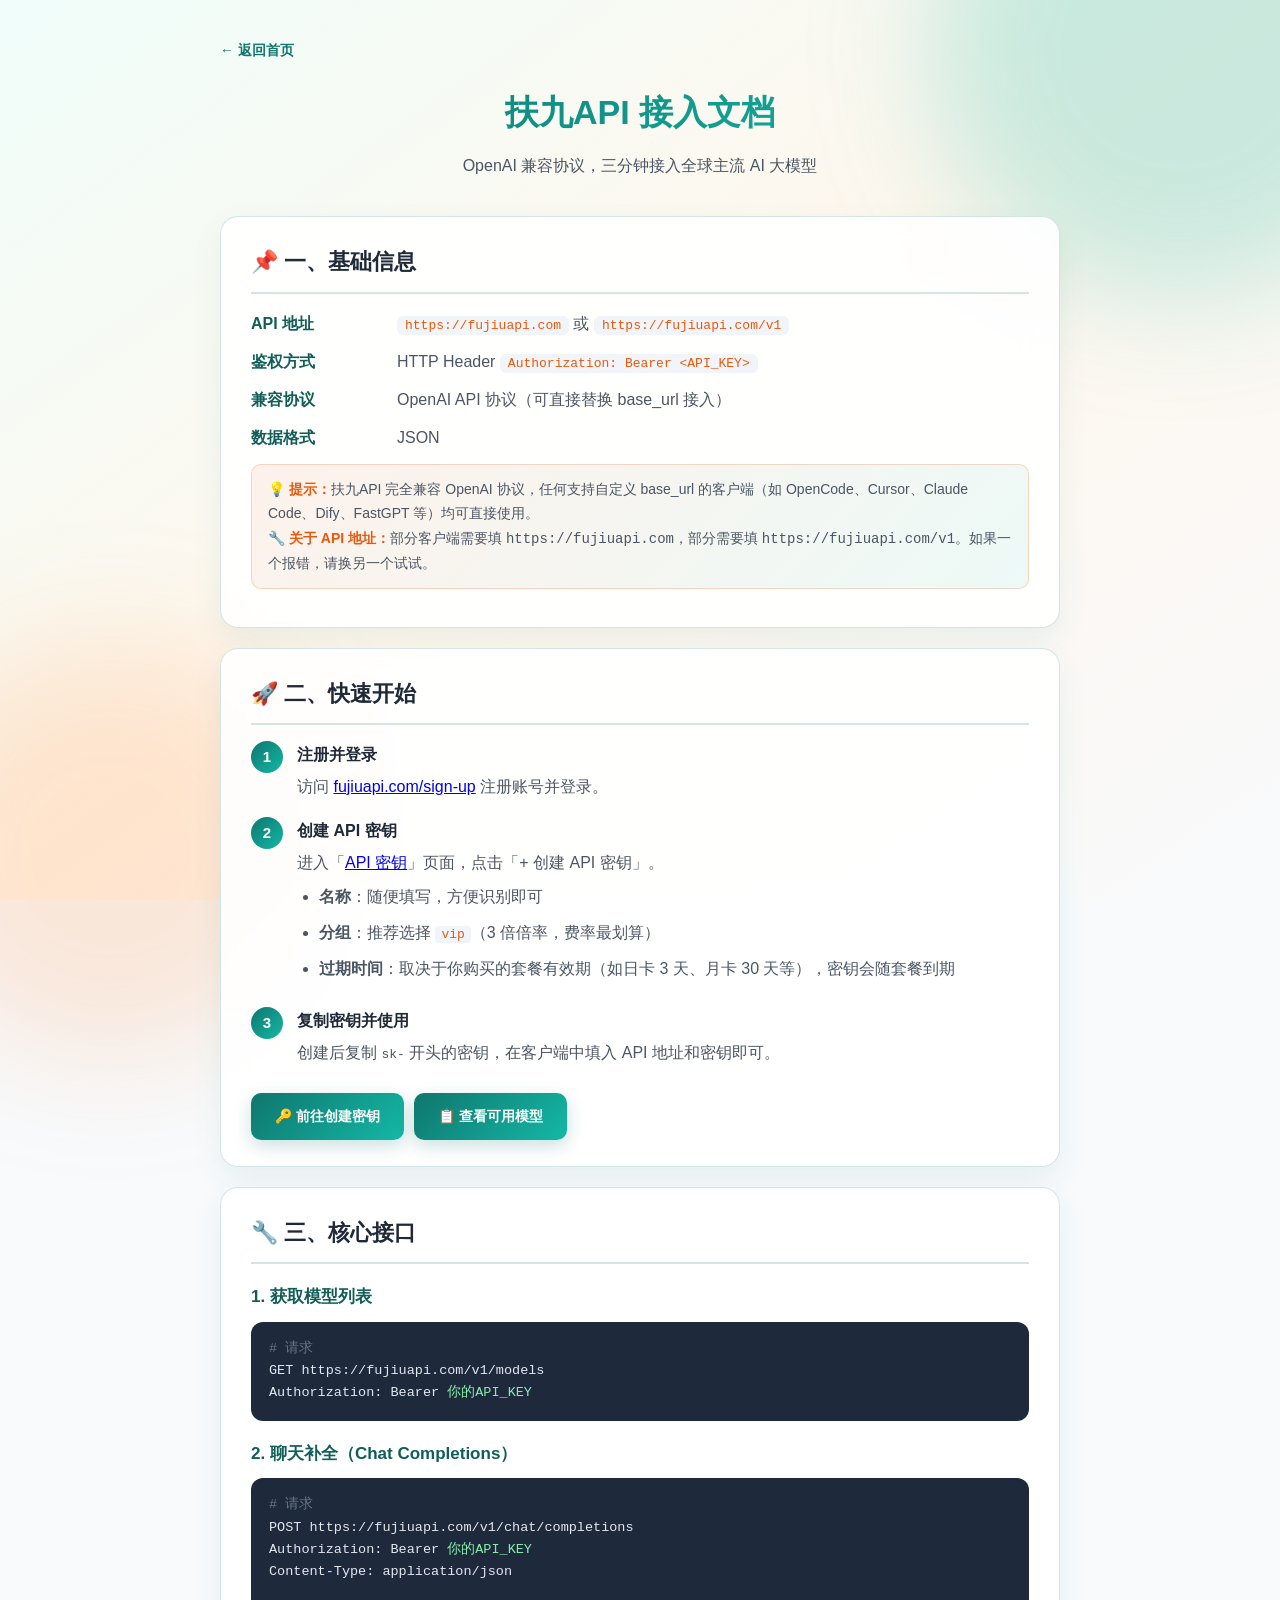
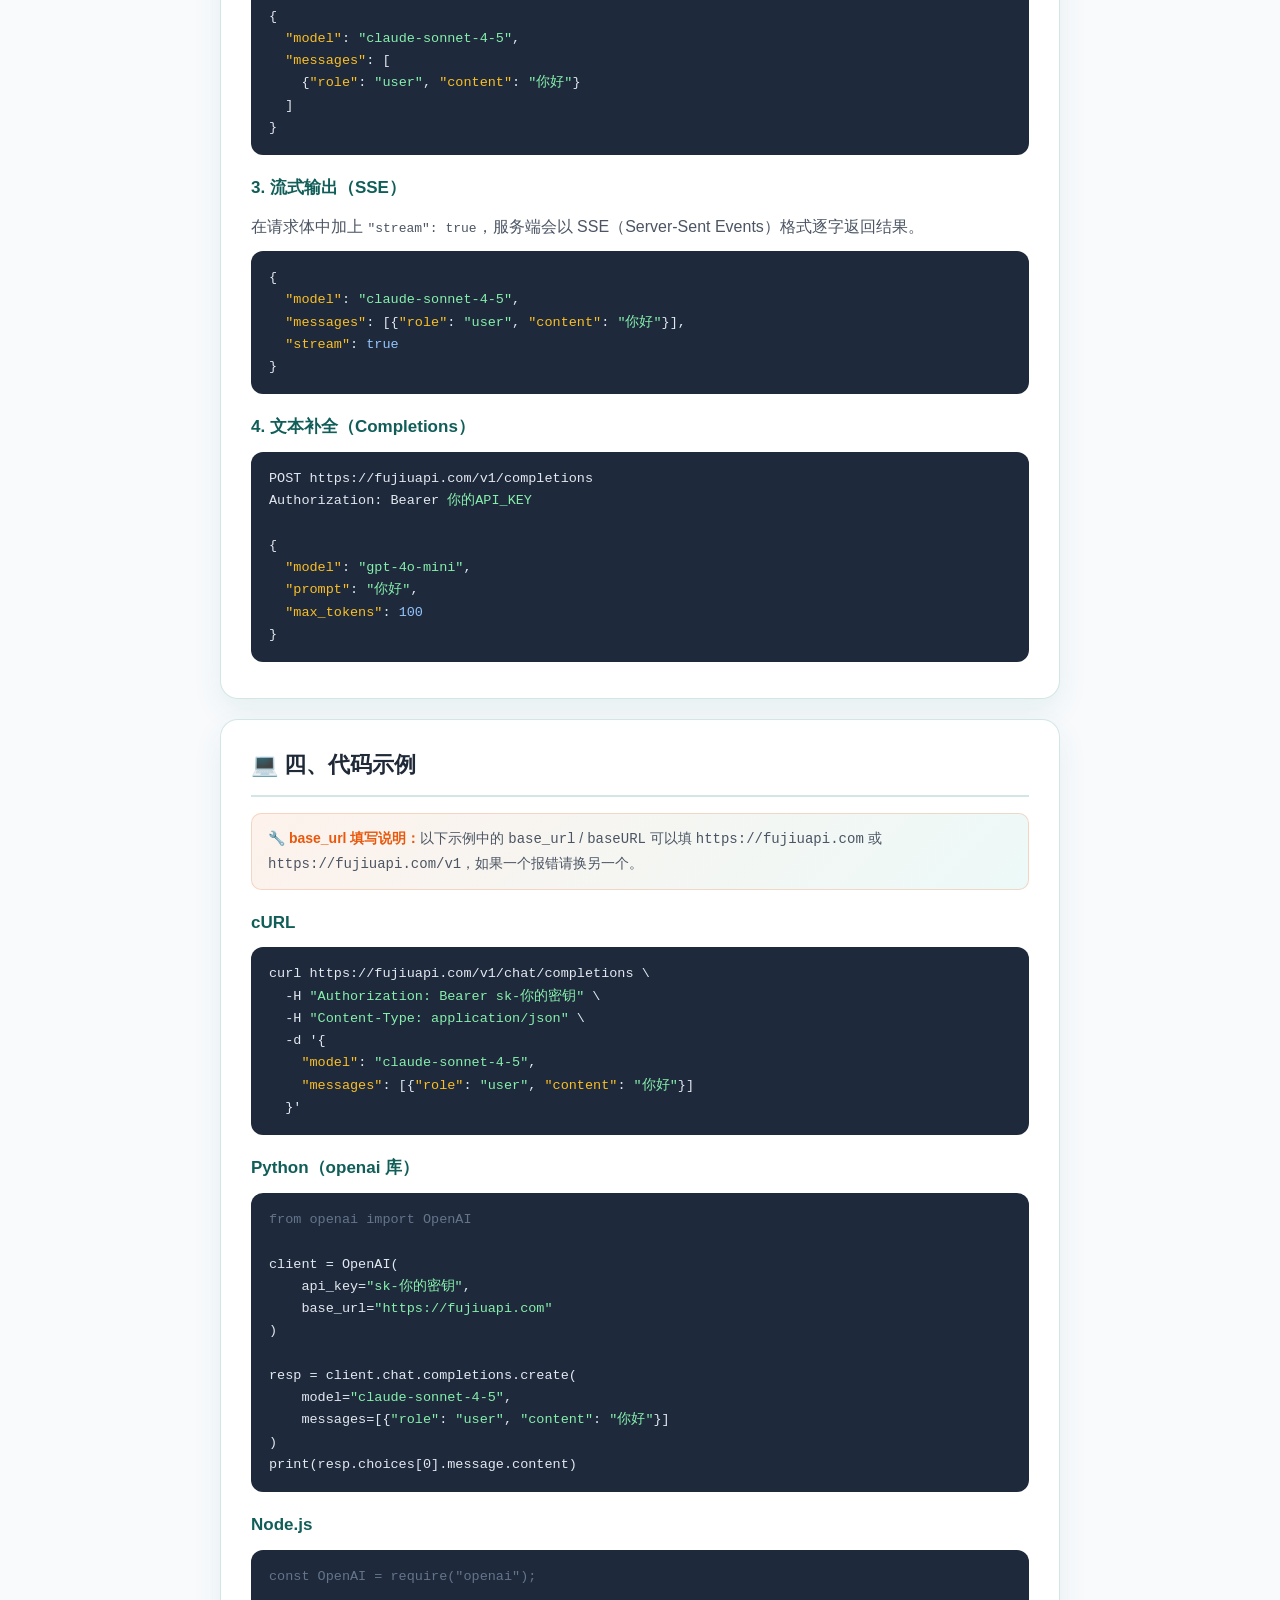
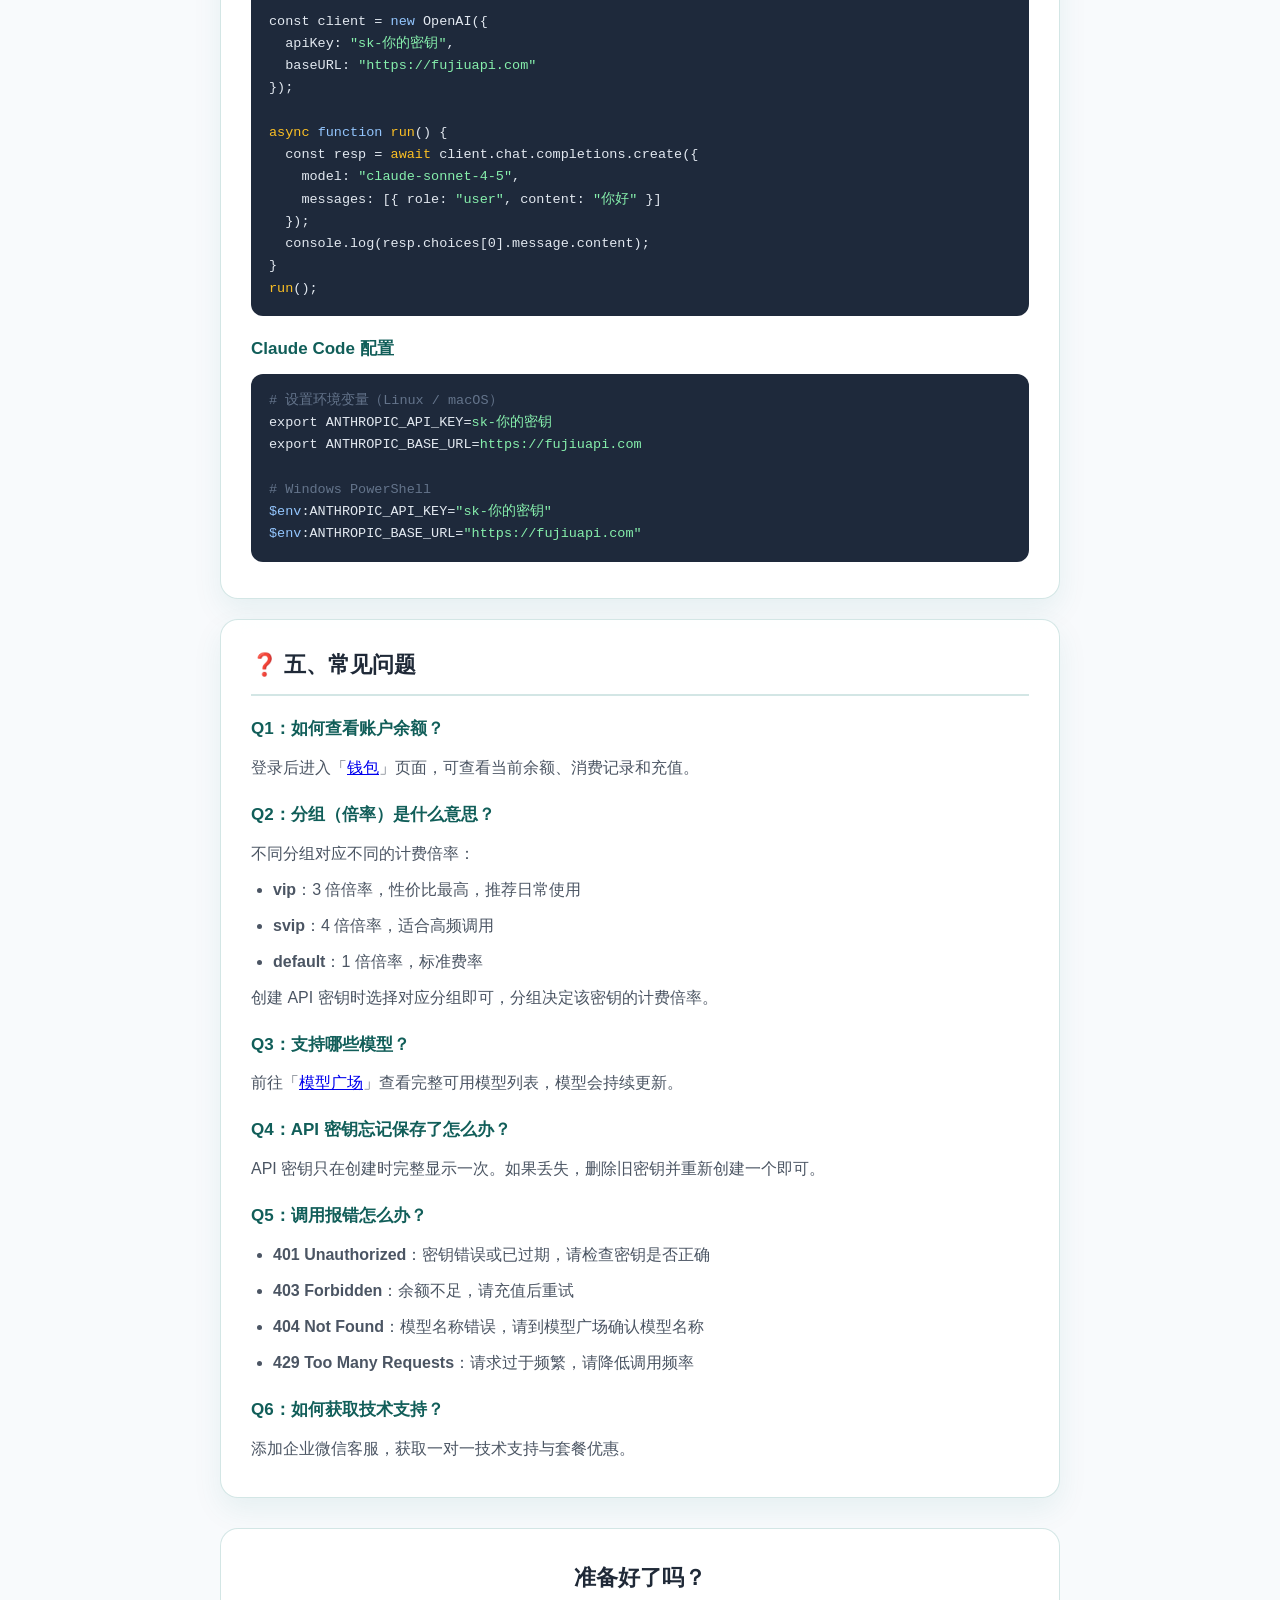
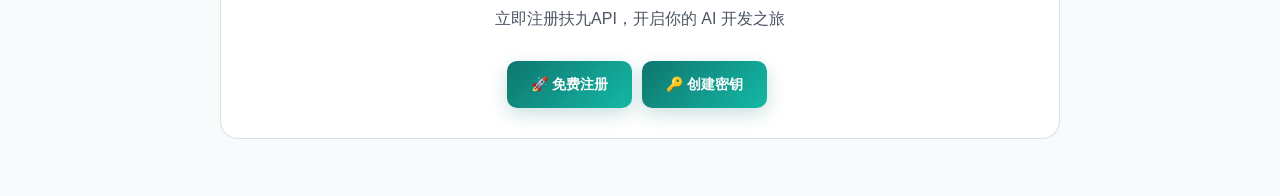
==== api-docs.html @ 8bb5b907 "修正过期时间说明为随套餐有效期" ====
<!DOCTYPE html>
<html lang="zh-CN">
<head>
    <meta charset="UTF-8">
    <meta name="viewport" content="width=device-width, initial-scale=1.0">
    <title>扶九API - API 接入文档</title>
    <style>
        * {
            margin: 0;
            padding: 0;
            box-sizing: border-box;
        }

        :root {
            --primary: #0f766e;
            --primary-dark: #115e59;
            --accent: #ea580c;
            --text: #1f2937;
            --text-2: #4b5563;
            --bg: #f8fafc;
            --card: rgba(255, 255, 255, 0.9);
            --line: rgba(15, 118, 110, 0.18);
            --grad: linear-gradient(135deg, #0f766e 0%, #14b8a6 100%);
        }

        body {
            font-family: -apple-system, BlinkMacSystemFont, "Segoe UI", "PingFang SC", "Microsoft YaHei", sans-serif;
            color: var(--text);
            background: var(--bg);
            line-height: 1.75;
            min-height: 100vh;
        }

        body::before {
            content: "";
            position: fixed;
            inset: 0;
            background-image:
                linear-gradient(145deg, #f0fdfa 0%, #fff7ed 50%, #f8fafc 100%),
                linear-gradient(rgba(20, 184, 166, 0.08) 1px, transparent 1px),
                linear-gradient(90deg, rgba(20, 184, 166, 0.08) 1px, transparent 1px);
            background-size: 100% 100%, 36px 36px, 36px 36px;
            z-index: -2;
        }

        .glow { position: fixed; border-radius: 50%; filter: blur(60px); z-index: -1; }
        .glow.t { width: 500px; height: 500px; top: -200px; right: -150px; background: rgba(20,184,166,0.22); }
        .glow.b { width: 420px; height: 420px; bottom: -160px; left: -100px; background: rgba(251,146,60,0.18); }

        .wrap { max-width: 880px; margin: 0 auto; padding: 36px 20px 60px; }

        .back { display:inline-flex; align-items:center; gap:6px; color:var(--primary); text-decoration:none; font-size:14px; font-weight:600; margin-bottom:20px; }
        .back:hover { color: var(--accent); }

        .hero { text-align:center; margin-bottom:36px; }
        .hero h1 { font-size:34px; font-weight:800; background:var(--grad); -webkit-background-clip:text; -webkit-text-fill-color:transparent; background-clip:text; margin-bottom:10px; }
        .hero p { color:var(--text-2); font-size:16px; }

        .card {
            background: var(--card);
            border: 1px solid var(--line);
            backdrop-filter: blur(16px);
            -webkit-backdrop-filter: blur(16px);
            border-radius: 18px;
            padding: 26px 30px;
            margin-bottom: 20px;
            box-shadow: 0 12px 30px rgba(15,118,110,0.08);
        }

        .card h2 {
            font-size: 22px;
            font-weight: 700;
            margin-bottom: 16px;
            padding-bottom: 10px;
            border-bottom: 2px solid var(--line);
            display: flex;
            align-items: center;
            gap: 10px;
        }

        .card h3 { font-size: 17px; font-weight: 700; margin: 18px 0 10px; color: var(--primary-dark); }

        .card p, .card li { color: var(--text-2); margin-bottom: 8px; }
        .card ul, .card ol { margin-left: 22px; }

        .info-grid {
            display: grid;
            grid-template-columns: 130px 1fr;
            gap: 10px 16px;
            margin: 12px 0;
        }
        .info-grid .k { font-weight: 700; color: var(--primary-dark); }
        .info-grid .v { color: var(--text-2); word-break: break-all; }
        .info-grid .v code {
            background: #f1f5f9;
            padding: 2px 8px;
            border-radius: 6px;
            font-family: "SF Mono", Monaco, Consolas, monospace;
            font-size: 13px;
            color: var(--accent);
        }

        .step {
            display: flex;
            gap: 14px;
            margin-bottom: 16px;
            align-items: flex-start;
        }
        .step-num {
            flex-shrink: 0;
            width: 32px; height: 32px;
            border-radius: 50%;
            background: var(--grad);
            color: white;
            display: flex; align-items: center; justify-content: center;
            font-weight: 700; font-size: 15px;
        }
        .step-body h4 { font-size: 16px; font-weight: 700; margin-bottom: 4px; }
        .step-body p { margin: 0; color: var(--text-2); }

        pre {
            background: #1e293b;
            color: #e2e8f0;
            border-radius: 12px;
            padding: 16px 18px;
            margin: 10px 0;
            overflow-x: auto;
            font-family: "SF Mono", Monaco, Consolas, monospace;
            font-size: 13.5px;
            line-height: 1.65;
        }
        pre .c { color: #64748b; }
        pre .s { color: #86efac; }
        pre .k { color: #fbbf24; }
        pre .n { color: #93c5fd; }

        .tip {
            background: linear-gradient(135deg, rgba(234,88,12,0.08), rgba(20,184,166,0.08));
            border: 1px solid rgba(234,88,12,0.2);
            border-radius: 10px;
            padding: 12px 16px;
            margin: 12px 0;
            font-size: 14px;
            color: var(--text-2);
        }
        .tip b { color: var(--accent); }

        .btn {
            display: inline-flex;
            align-items: center;
            gap: 8px;
            background: var(--grad);
            color: white;
            padding: 11px 24px;
            border-radius: 10px;
            text-decoration: none;
            font-weight: 600;
            font-size: 14px;
            margin: 10px 6px 0 0;
            box-shadow: 0 6px 18px rgba(15,118,110,0.22);
            transition: transform .2s, box-shadow .2s;
        }
        .btn:hover { transform: translateY(-1px); box-shadow: 0 10px 26px rgba(15,118,110,0.32); }

        .cta {
            text-align: center;
            margin-top: 30px;
            padding: 30px;
            background: var(--card);
            border: 1px solid var(--line);
            border-radius: 18px;
            backdrop-filter: blur(16px);
        }
        .cta h2 { font-size: 22px; margin-bottom: 8px; }
        .cta p { color: var(--text-2); margin-bottom: 18px; }
    </style>
</head>
<body>
<div class="glow t"></div>
<div class="glow b"></div>

<div class="wrap">
    <a href="https://fujiuapi.com" class="back">← 返回首页</a>

    <div class="hero">
        <h1>扶九API 接入文档</h1>
        <p>OpenAI 兼容协议，三分钟接入全球主流 AI 大模型</p>
    </div>

    <!-- 一、基础信息 -->
    <div class="card">
        <h2>📌 一、基础信息</h2>
        <div class="info-grid">
            <div class="k">API 地址</div>
            <div class="v"><code>https://fujiuapi.com</code> 或 <code>https://fujiuapi.com/v1</code></div>
            <div class="k">鉴权方式</div>
            <div class="v">HTTP Header <code>Authorization: Bearer &lt;API_KEY&gt;</code></div>
            <div class="k">兼容协议</div>
            <div class="v">OpenAI API 协议（可直接替换 base_url 接入）</div>
            <div class="k">数据格式</div>
            <div class="v">JSON</div>
        </div>
        <div class="tip">
            💡 <b>提示：</b>扶九API 完全兼容 OpenAI 协议，任何支持自定义 base_url 的客户端（如 OpenCode、Cursor、Claude Code、Dify、FastGPT 等）均可直接使用。<br>
            🔧 <b>关于 API 地址：</b>部分客户端需要填 <code>https://fujiuapi.com</code>，部分需要填 <code>https://fujiuapi.com/v1</code>。如果一个报错，请换另一个试试。
        </div>
    </div>

    <!-- 二、快速开始 -->
    <div class="card">
        <h2>🚀 二、快速开始</h2>

        <div class="step">
            <div class="step-num">1</div>
            <div class="step-body">
                <h4>注册并登录</h4>
                <p>访问 <a href="https://fujiuapi.com/sign-up" target="_blank">fujiuapi.com/sign-up</a> 注册账号并登录。</p>
            </div>
        </div>

        <div class="step">
            <div class="step-num">2</div>
            <div class="step-body">
                <h4>创建 API 密钥</h4>
                <p>进入「<a href="https://fujiuapi.com/keys" target="_blank">API 密钥</a>」页面，点击「+ 创建 API 密钥」。</p>
                <ul style="margin-top:6px;">
                    <li><b>名称</b>：随便填写，方便识别即可</li>
                    <li><b>分组</b>：推荐选择 <code style="color:var(--accent);background:#f1f5f9;padding:1px 6px;border-radius:4px;">vip</code>（3 倍倍率，费率最划算）</li>
                    <li><b>过期时间</b>：取决于你购买的套餐有效期（如日卡 3 天、月卡 30 天等），密钥会随套餐到期</li>
                </ul>
            </div>
        </div>

        <div class="step">
            <div class="step-num">3</div>
            <div class="step-body">
                <h4>复制密钥并使用</h4>
                <p>创建后复制 <code>sk-</code> 开头的密钥，在客户端中填入 API 地址和密钥即可。</p>
            </div>
        </div>

        <a href="https://fujiuapi.com/keys" target="_blank" class="btn">🔑 前往创建密钥</a>
        <a href="https://fujiuapi.com/pricing" target="_blank" class="btn">📋 查看可用模型</a>
    </div>

    <!-- 三、核心接口 -->
    <div class="card">
        <h2>🔧 三、核心接口</h2>

        <h3>1. 获取模型列表</h3>
<pre><span class="c"># 请求</span>
GET https://fujiuapi.com/v1/models
Authorization: Bearer <span class="s">你的API_KEY</span></pre>

        <h3>2. 聊天补全（Chat Completions）</h3>
<pre><span class="c"># 请求</span>
POST https://fujiuapi.com/v1/chat/completions
Authorization: Bearer <span class="s">你的API_KEY</span>
Content-Type: application/json

{
  <span class="k">"model"</span>: <span class="s">"claude-sonnet-4-5"</span>,
  <span class="k">"messages"</span>: [
    {<span class="k">"role"</span>: <span class="s">"user"</span>, <span class="k">"content"</span>: <span class="s">"你好"</span>}
  ]
}</pre>

        <h3>3. 流式输出（SSE）</h3>
        <p>在请求体中加上 <code>"stream": true</code>，服务端会以 SSE（Server-Sent Events）格式逐字返回结果。</p>
<pre>{
  <span class="k">"model"</span>: <span class="s">"claude-sonnet-4-5"</span>,
  <span class="k">"messages"</span>: [{<span class="k">"role"</span>: <span class="s">"user"</span>, <span class="k">"content"</span>: <span class="s">"你好"</span>}],
  <span class="k">"stream"</span>: <span class="n">true</span>
}</pre>

        <h3>4. 文本补全（Completions）</h3>
<pre>POST https://fujiuapi.com/v1/completions
Authorization: Bearer <span class="s">你的API_KEY</span>

{
  <span class="k">"model"</span>: <span class="s">"gpt-4o-mini"</span>,
  <span class="k">"prompt"</span>: <span class="s">"你好"</span>,
  <span class="k">"max_tokens"</span>: <span class="n">100</span>
}</pre>
    </div>

    <!-- 四、代码示例 -->
    <div class="card">
        <h2>💻 四、代码示例</h2>
        <div class="tip">
            🔧 <b>base_url 填写说明：</b>以下示例中的 <code>base_url</code> / <code>baseURL</code> 可以填 <code>https://fujiuapi.com</code> 或 <code>https://fujiuapi.com/v1</code>，如果一个报错请换另一个。
        </div>

        <h3>cURL</h3>
<pre>curl https://fujiuapi.com/v1/chat/completions \
  -H <span class="s">"Authorization: Bearer sk-你的密钥"</span> \
  -H <span class="s">"Content-Type: application/json"</span> \
  -d '{
    <span class="k">"model"</span>: <span class="s">"claude-sonnet-4-5"</span>,
    <span class="k">"messages"</span>: [{<span class="k">"role"</span>: <span class="s">"user"</span>, <span class="k">"content"</span>: <span class="s">"你好"</span>}]
  }'</pre>

        <h3>Python（openai 库）</h3>
<pre><span class="c">from openai import OpenAI</span>

client = OpenAI(
    api_key=<span class="s">"sk-你的密钥"</span>,
    base_url=<span class="s">"https://fujiuapi.com"</span>
)

resp = client.chat.completions.create(
    model=<span class="s">"claude-sonnet-4-5"</span>,
    messages=[{<span class="s">"role"</span>: <span class="s">"user"</span>, <span class="s">"content"</span>: <span class="s">"你好"</span>}]
)
print(resp.choices[0].message.content)</pre>

        <h3>Node.js</h3>
<pre><span class="c">const OpenAI = require("openai");</span>

const client = <span class="n">new</span> OpenAI({
  apiKey: <span class="s">"sk-你的密钥"</span>,
  baseURL: <span class="s">"https://fujiuapi.com"</span>
});

<span class="k">async</span> <span class="n">function</span> <span class="k">run</span>() {
  const resp = <span class="k">await</span> client.chat.completions.create({
    model: <span class="s">"claude-sonnet-4-5"</span>,
    messages: [{ role: <span class="s">"user"</span>, content: <span class="s">"你好"</span> }]
  });
  console.log(resp.choices[0].message.content);
}
<span class="k">run</span>();</pre>

        <h3>Claude Code 配置</h3>
<pre><span class="c"># 设置环境变量（Linux / macOS）</span>
export ANTHROPIC_API_KEY=<span class="s">sk-你的密钥</span>
export ANTHROPIC_BASE_URL=<span class="s">https://fujiuapi.com</span>

<span class="c"># Windows PowerShell</span>
<span class="n">$env</span>:ANTHROPIC_API_KEY=<span class="s">"sk-你的密钥"</span>
<span class="n">$env</span>:ANTHROPIC_BASE_URL=<span class="s">"https://fujiuapi.com"</span></pre>
    </div>

    <!-- 五、常见问题 -->
    <div class="card">
        <h2>❓ 五、常见问题</h2>

        <h3>Q1：如何查看账户余额？</h3>
        <p>登录后进入「<a href="https://fujiuapi.com/wallet" target="_blank">钱包</a>」页面，可查看当前余额、消费记录和充值。</p>

        <h3>Q2：分组（倍率）是什么意思？</h3>
        <p>不同分组对应不同的计费倍率：</p>
        <ul>
            <li><b>vip</b>：3 倍倍率，性价比最高，推荐日常使用</li>
            <li><b>svip</b>：4 倍倍率，适合高频调用</li>
            <li><b>default</b>：1 倍倍率，标准费率</li>
        </ul>
        <p>创建 API 密钥时选择对应分组即可，分组决定该密钥的计费倍率。</p>

        <h3>Q3：支持哪些模型？</h3>
        <p>前往「<a href="https://fujiuapi.com/pricing" target="_blank">模型广场</a>」查看完整可用模型列表，模型会持续更新。</p>

        <h3>Q4：API 密钥忘记保存了怎么办？</h3>
        <p>API 密钥只在创建时完整显示一次。如果丢失，删除旧密钥并重新创建一个即可。</p>

        <h3>Q5：调用报错怎么办？</h3>
        <ul>
            <li><b>401 Unauthorized</b>：密钥错误或已过期，请检查密钥是否正确</li>
            <li><b>403 Forbidden</b>：余额不足，请充值后重试</li>
            <li><b>404 Not Found</b>：模型名称错误，请到模型广场确认模型名称</li>
            <li><b>429 Too Many Requests</b>：请求过于频繁，请降低调用频率</li>
        </ul>

        <h3>Q6：如何获取技术支持？</h3>
        <p>添加企业微信客服，获取一对一技术支持与套餐优惠。</p>
    </div>

    <div class="cta">
        <h2>准备好了吗？</h2>
        <p>立即注册扶九API，开启你的 AI 开发之旅</p>
        <a href="https://fujiuapi.com/sign-up" target="_blank" class="btn">🚀 免费注册</a>
        <a href="https://fujiuapi.com/keys" target="_blank" class="btn">🔑 创建密钥</a>
    </div>
</div>
</body>
</html>
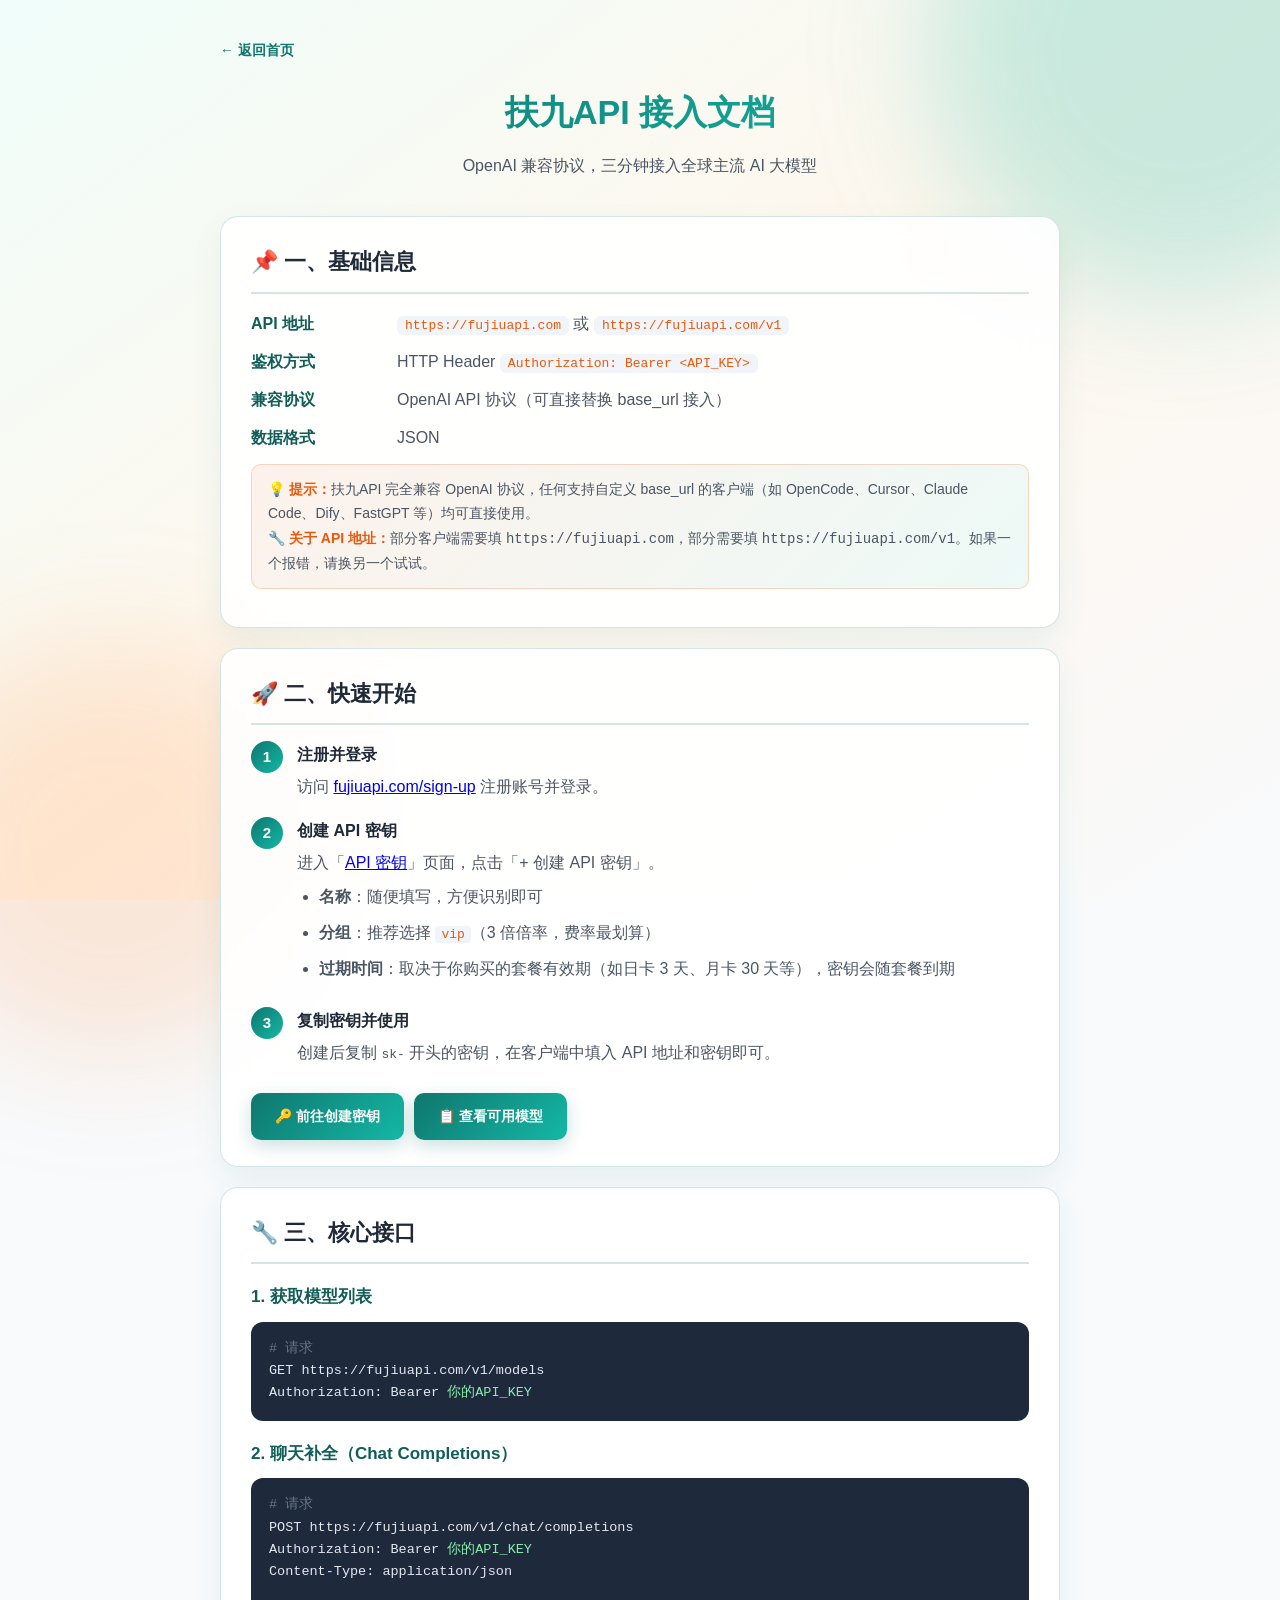
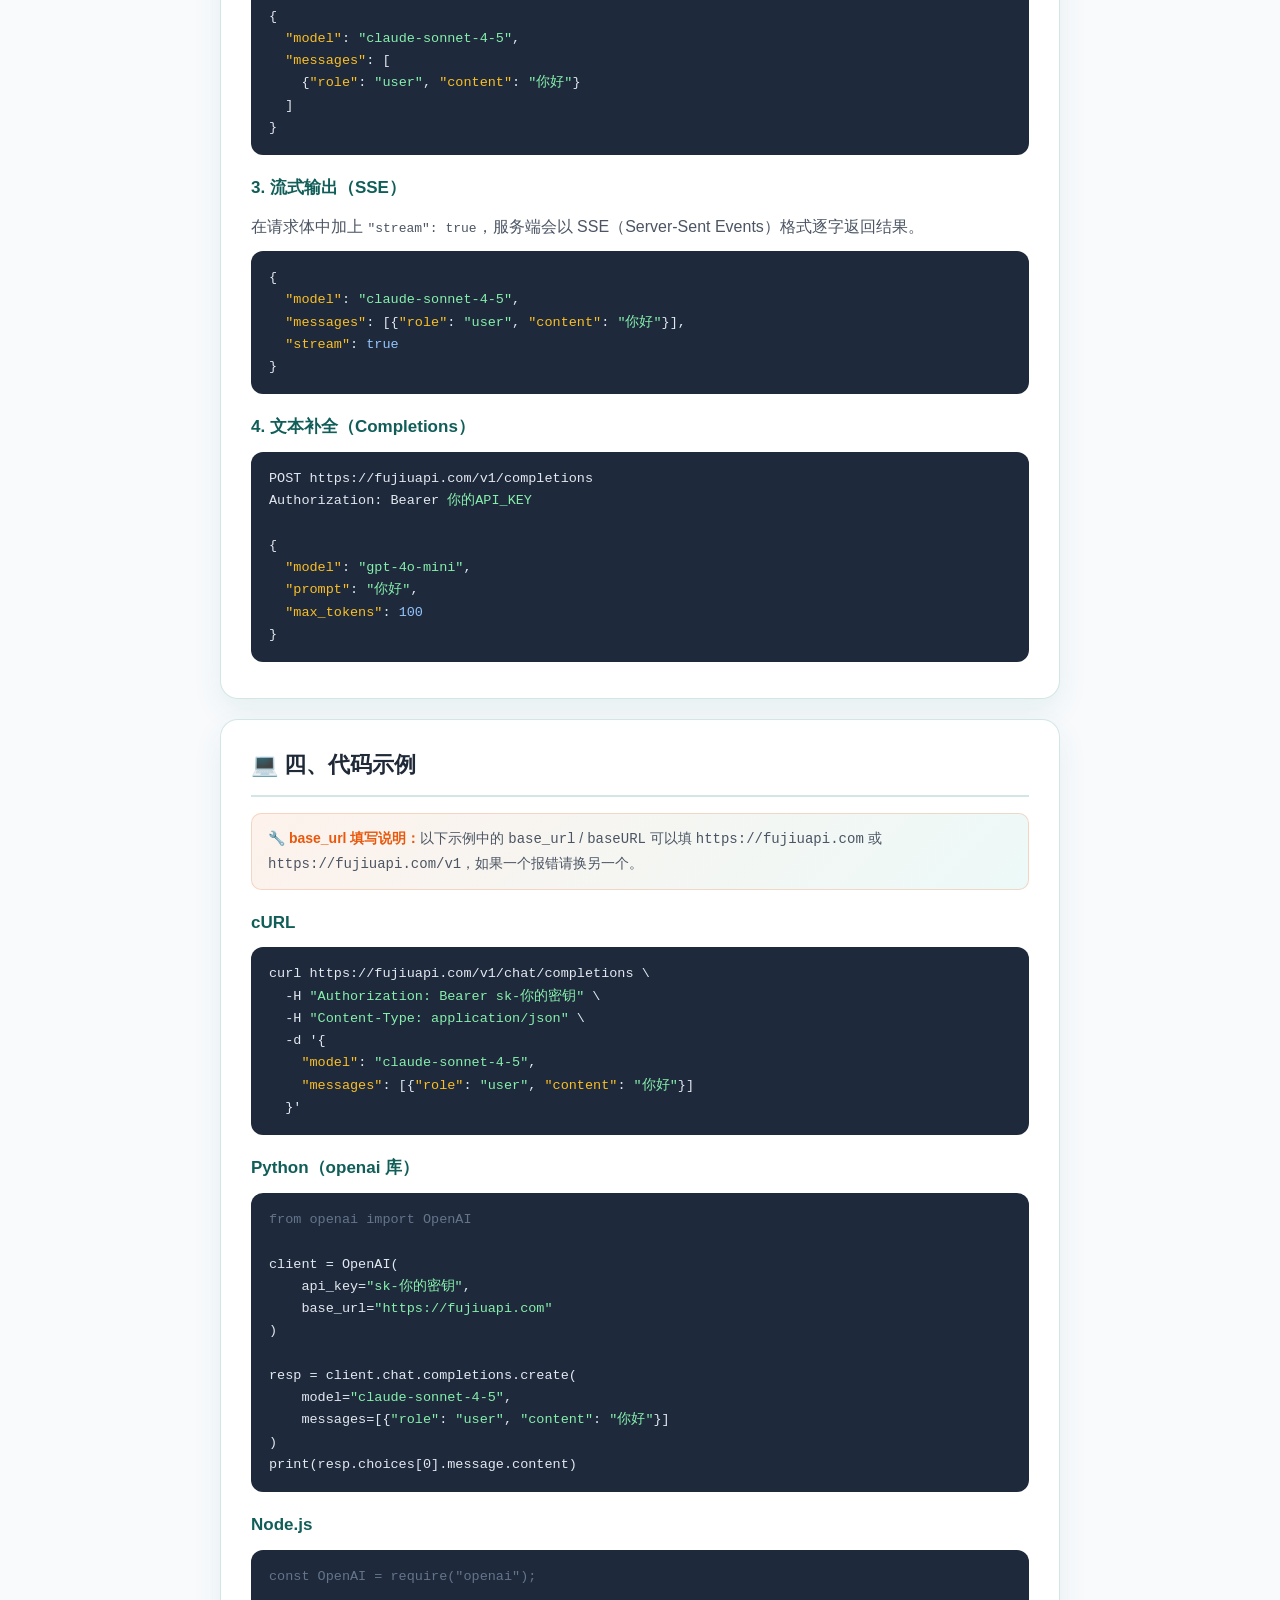
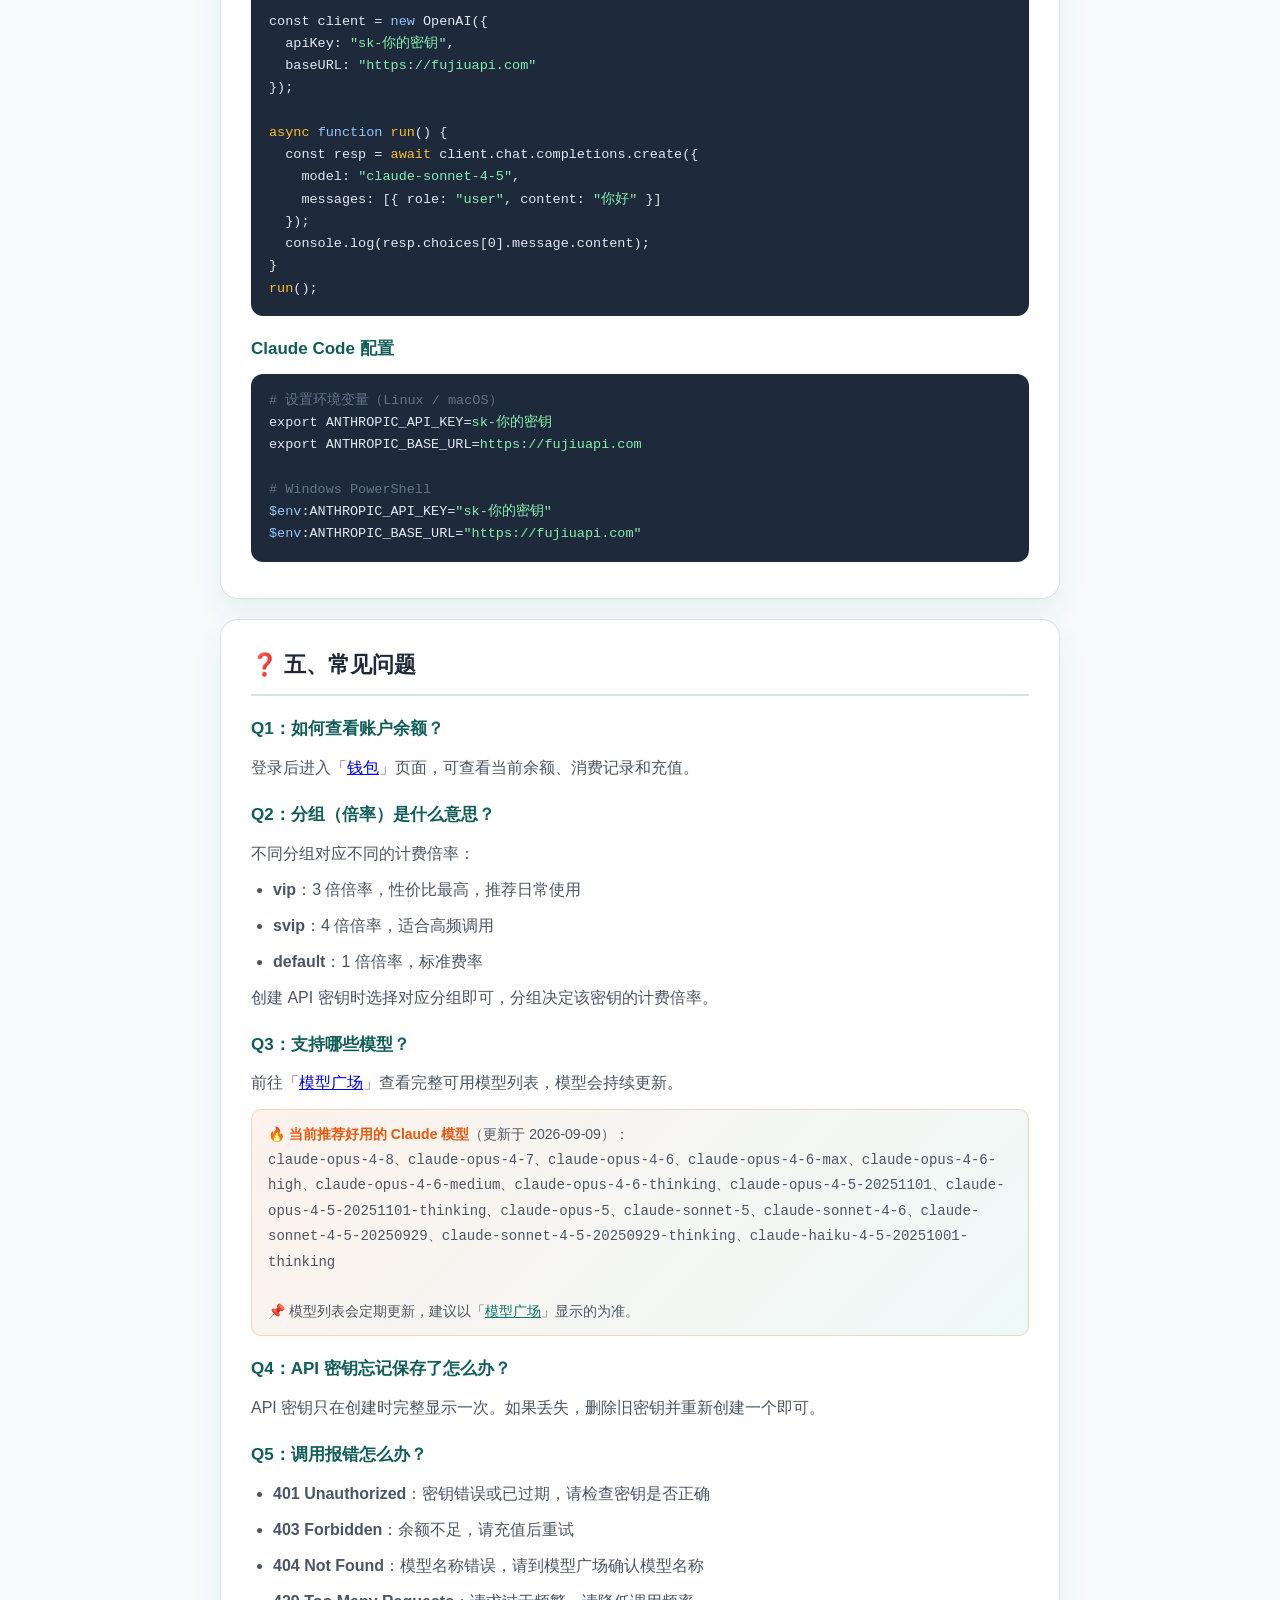
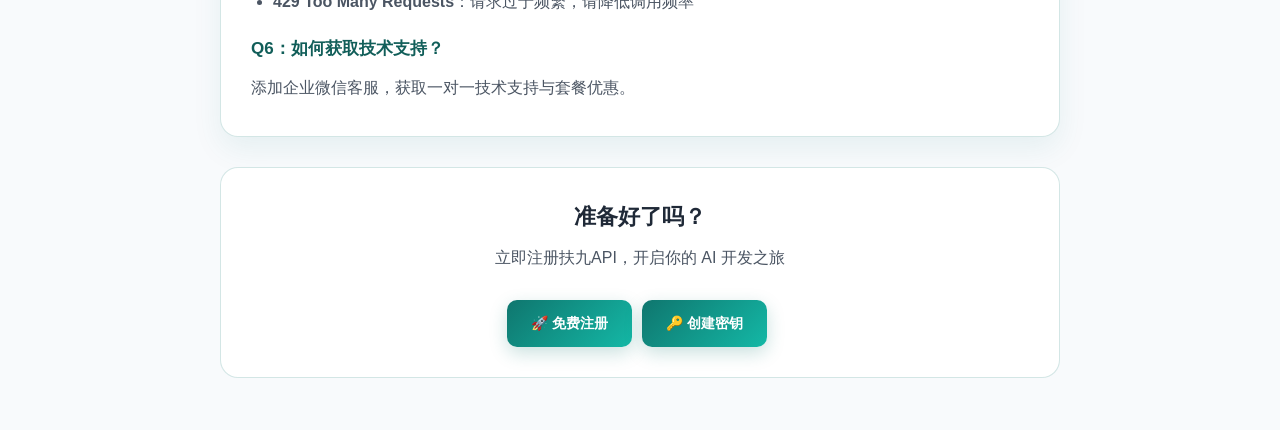
==== commit 012fbca2: "文档添加推荐Claude模型列表及更新日期" ====
--- a/api-docs.html
+++ b/api-docs.html
@@ -359,6 +359,12 @@
 
         <h3>Q3：支持哪些模型？</h3>
         <p>前往「<a href="https://fujiuapi.com/pricing" target="_blank">模型广场</a>」查看完整可用模型列表，模型会持续更新。</p>
+        <div class="tip">
+            🔥 <b>当前推荐好用的 Claude 模型</b>（更新于 2026-09-09）：<br>
+            <code>claude-opus-4-8</code>、<code>claude-opus-4-7</code>、<code>claude-opus-4-6</code>、<code>claude-opus-4-6-max</code>、<code>claude-opus-4-6-high</code>、<code>claude-opus-4-6-medium</code>、<code>claude-opus-4-6-thinking</code>、<code>claude-opus-4-5-20251101</code>、<code>claude-opus-4-5-20251101-thinking</code>、<code>claude-opus-5</code>、<code>claude-sonnet-5</code>、<code>claude-sonnet-4-6</code>、<code>claude-sonnet-4-5-20250929</code>、<code>claude-sonnet-4-5-20250929-thinking</code>、<code>claude-haiku-4-5-20251001-thinking</code>
+            <br><br>
+            📌 模型列表会定期更新，建议以「<a href="https://fujiuapi.com/pricing" target="_blank" style="color:var(--primary);">模型广场</a>」显示的为准。
+        </div>
 
         <h3>Q4：API 密钥忘记保存了怎么办？</h3>
         <p>API 密钥只在创建时完整显示一次。如果丢失，删除旧密钥并重新创建一个即可。</p>
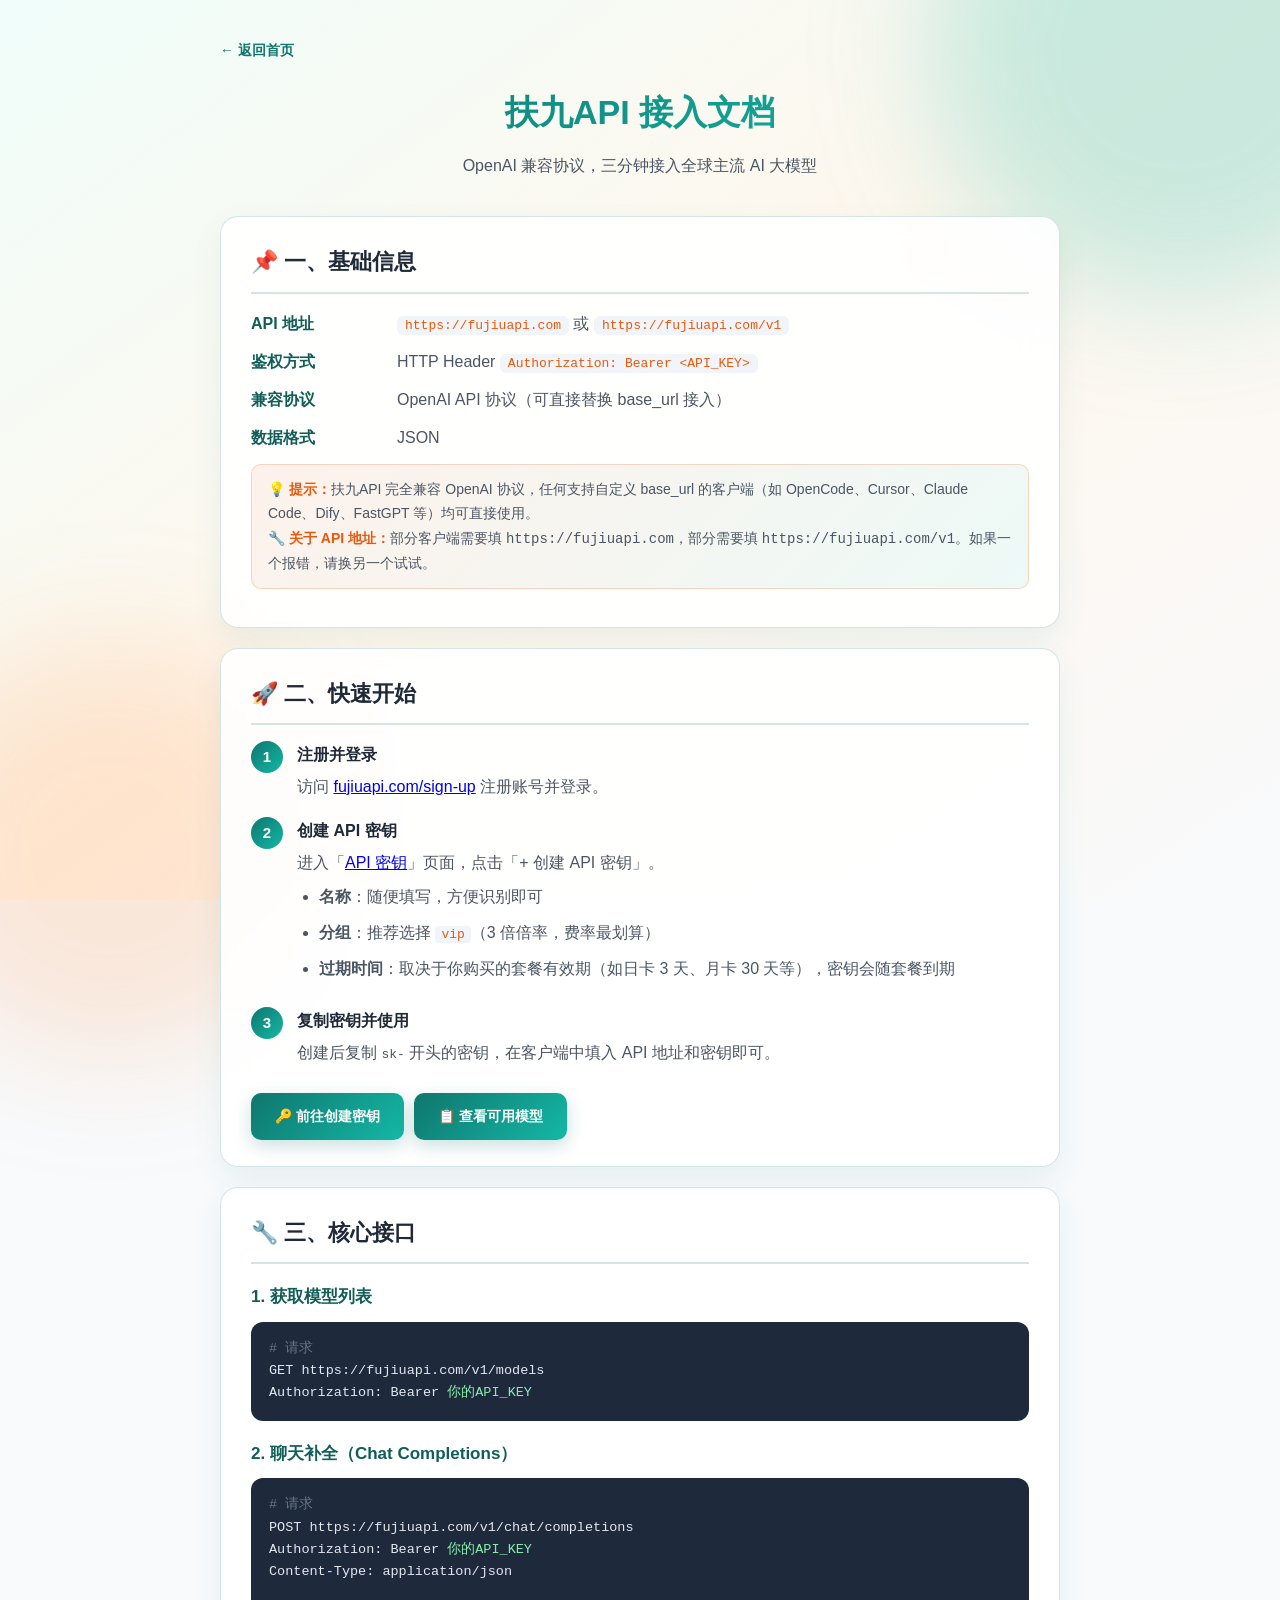
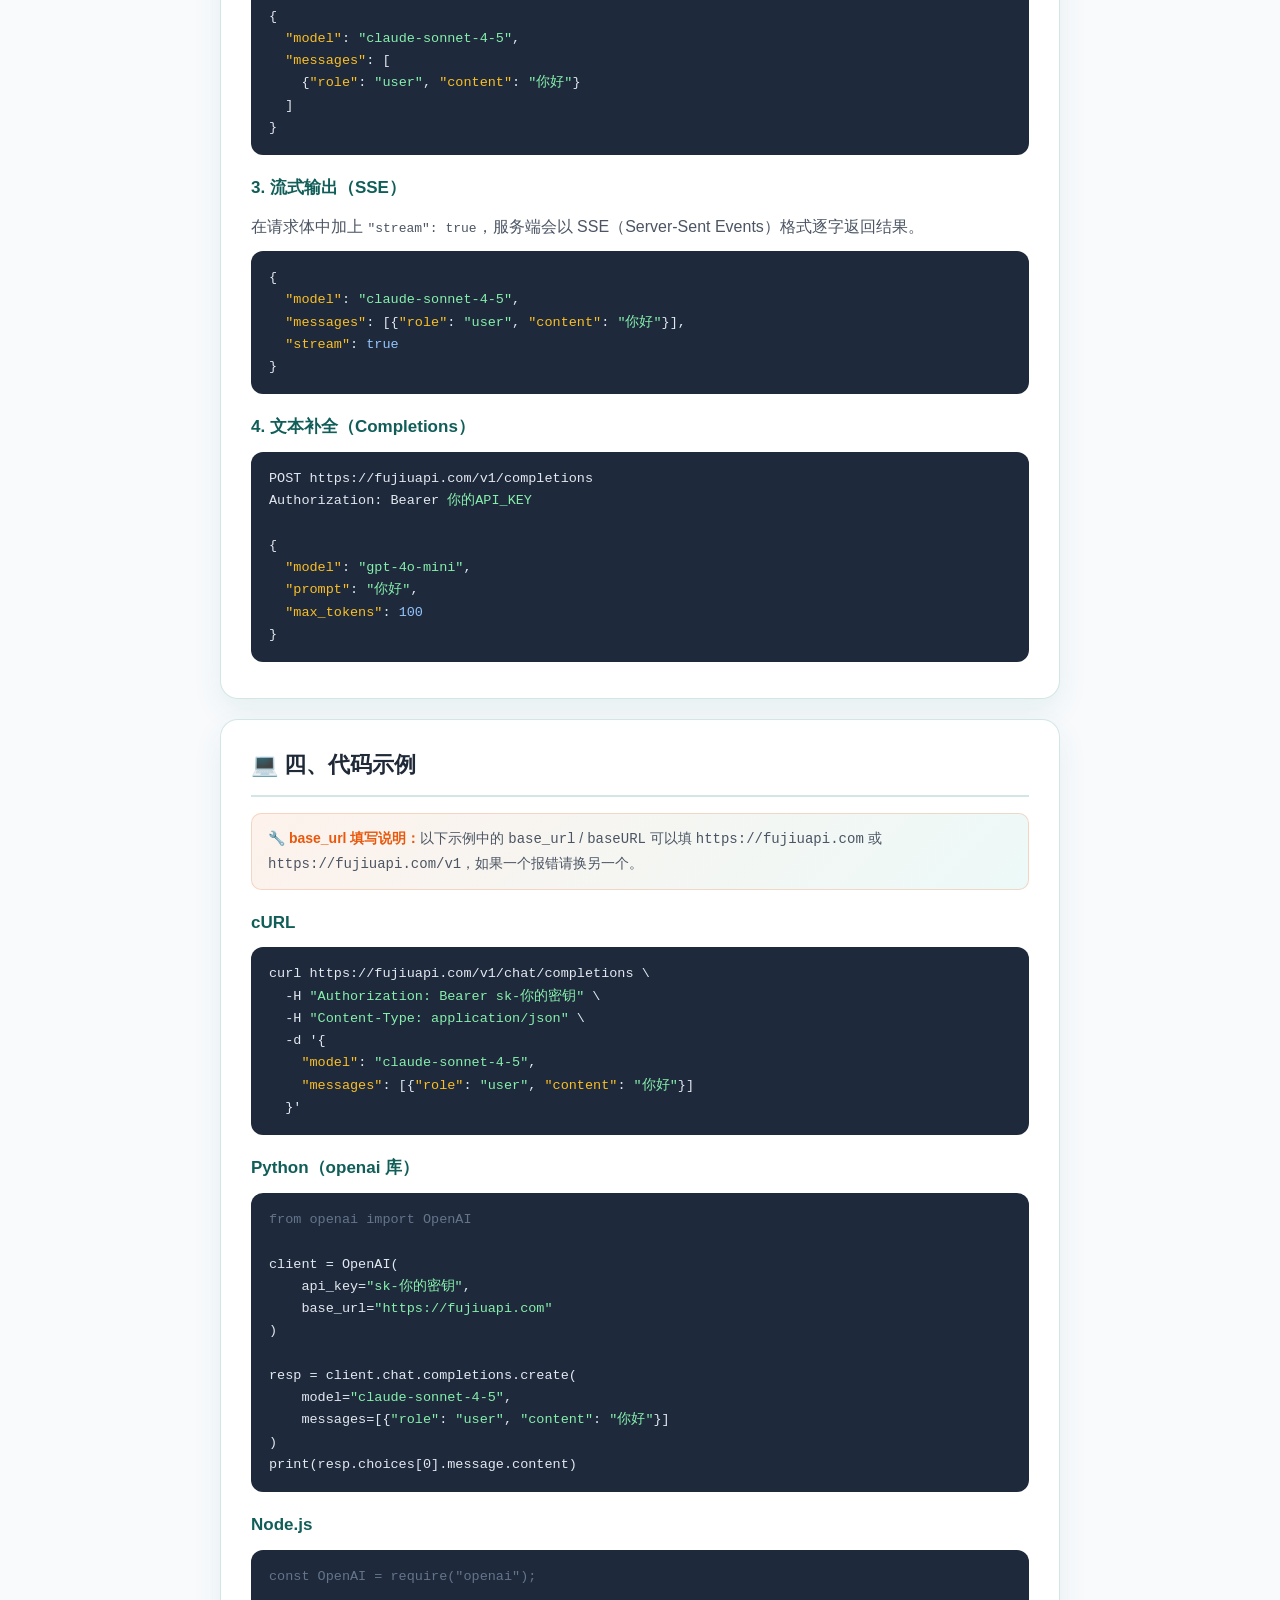
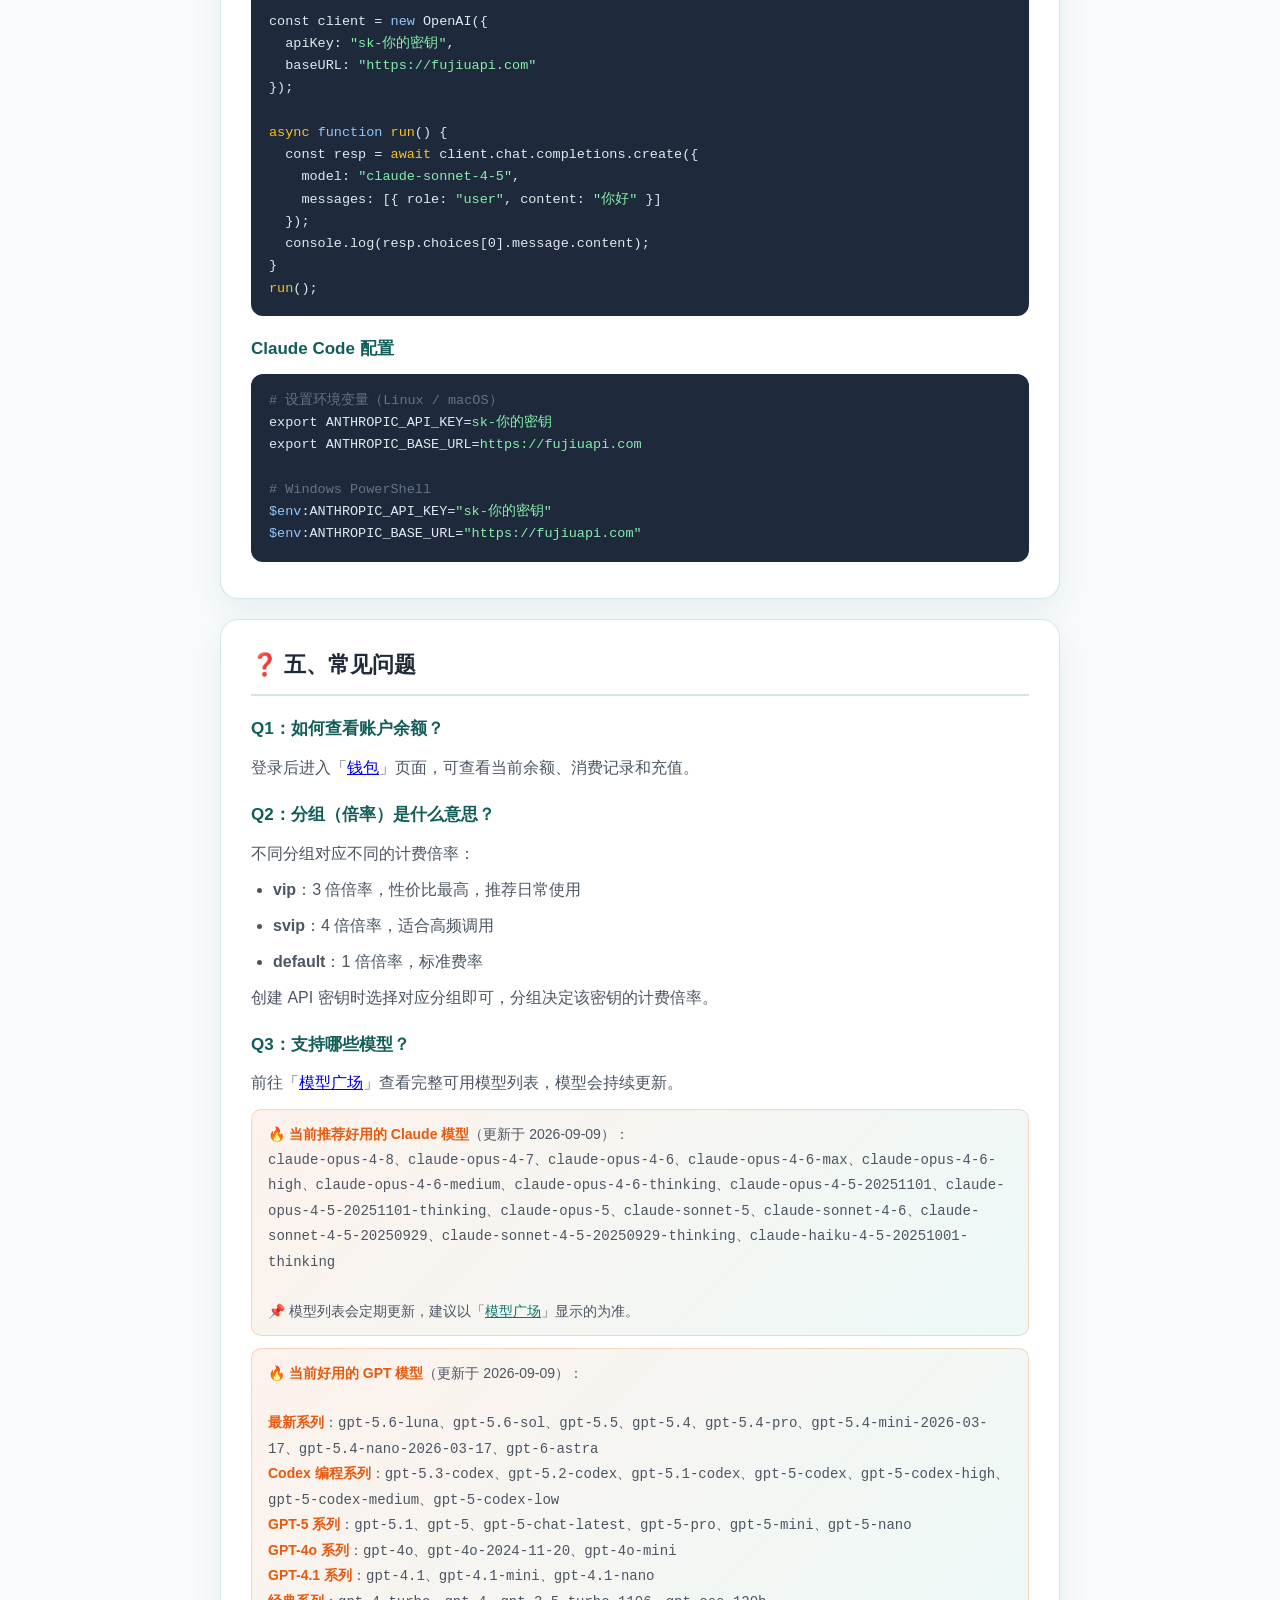
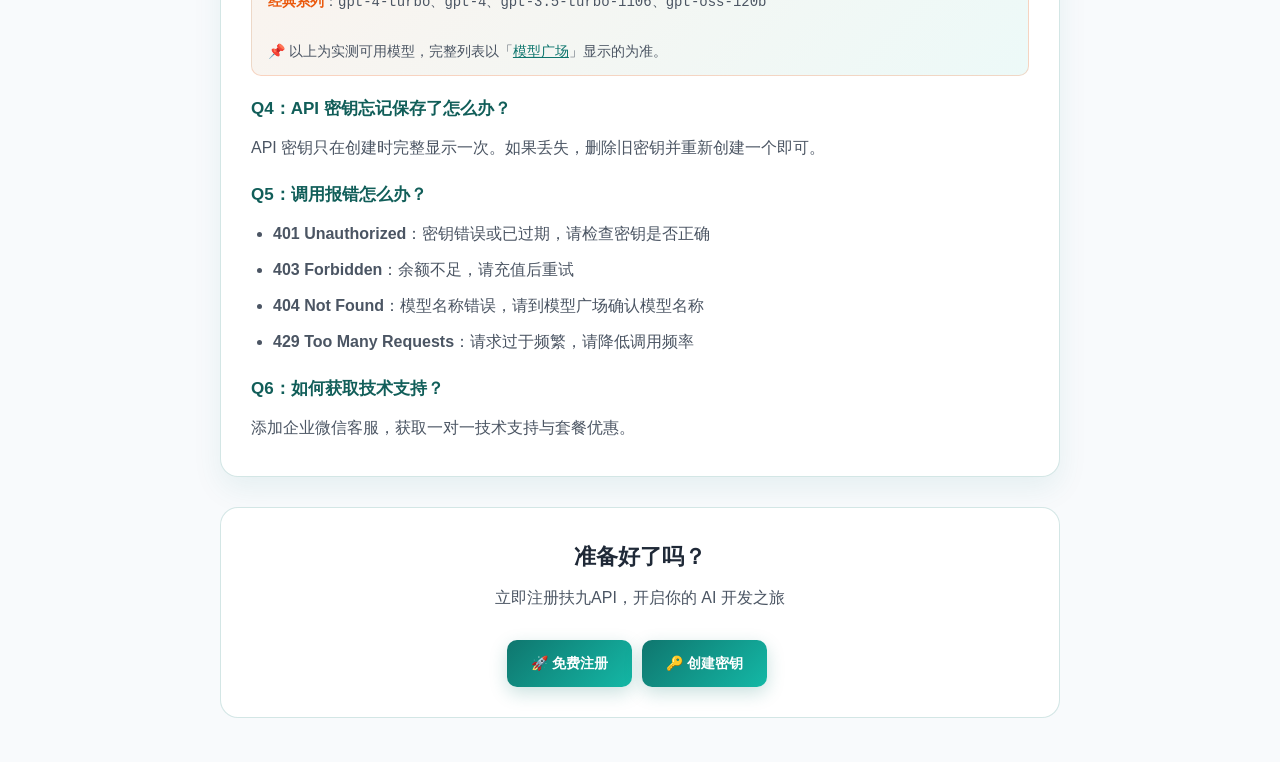
==== commit b721c2a6: "文档添加实测可用GPT模型列表" ====
--- a/api-docs.html
+++ b/api-docs.html
@@ -365,6 +365,17 @@
             <br><br>
             📌 模型列表会定期更新，建议以「<a href="https://fujiuapi.com/pricing" target="_blank" style="color:var(--primary);">模型广场</a>」显示的为准。
         </div>
+        <div class="tip">
+            🔥 <b>当前好用的 GPT 模型</b>（更新于 2026-09-09）：<br><br>
+            <b>最新系列</b>：<code>gpt-5.6-luna</code>、<code>gpt-5.6-sol</code>、<code>gpt-5.5</code>、<code>gpt-5.4</code>、<code>gpt-5.4-pro</code>、<code>gpt-5.4-mini-2026-03-17</code>、<code>gpt-5.4-nano-2026-03-17</code>、<code>gpt-6-astra</code><br>
+            <b>Codex 编程系列</b>：<code>gpt-5.3-codex</code>、<code>gpt-5.2-codex</code>、<code>gpt-5.1-codex</code>、<code>gpt-5-codex</code>、<code>gpt-5-codex-high</code>、<code>gpt-5-codex-medium</code>、<code>gpt-5-codex-low</code><br>
+            <b>GPT-5 系列</b>：<code>gpt-5.1</code>、<code>gpt-5</code>、<code>gpt-5-chat-latest</code>、<code>gpt-5-pro</code>、<code>gpt-5-mini</code>、<code>gpt-5-nano</code><br>
+            <b>GPT-4o 系列</b>：<code>gpt-4o</code>、<code>gpt-4o-2024-11-20</code>、<code>gpt-4o-mini</code><br>
+            <b>GPT-4.1 系列</b>：<code>gpt-4.1</code>、<code>gpt-4.1-mini</code>、<code>gpt-4.1-nano</code><br>
+            <b>经典系列</b>：<code>gpt-4-turbo</code>、<code>gpt-4</code>、<code>gpt-3.5-turbo-1106</code>、<code>gpt-oss-120b</code>
+            <br><br>
+            📌 以上为实测可用模型，完整列表以「<a href="https://fujiuapi.com/pricing" target="_blank" style="color:var(--primary);">模型广场</a>」显示的为准。
+        </div>
 
         <h3>Q4：API 密钥忘记保存了怎么办？</h3>
         <p>API 密钥只在创建时完整显示一次。如果丢失，删除旧密钥并重新创建一个即可。</p>
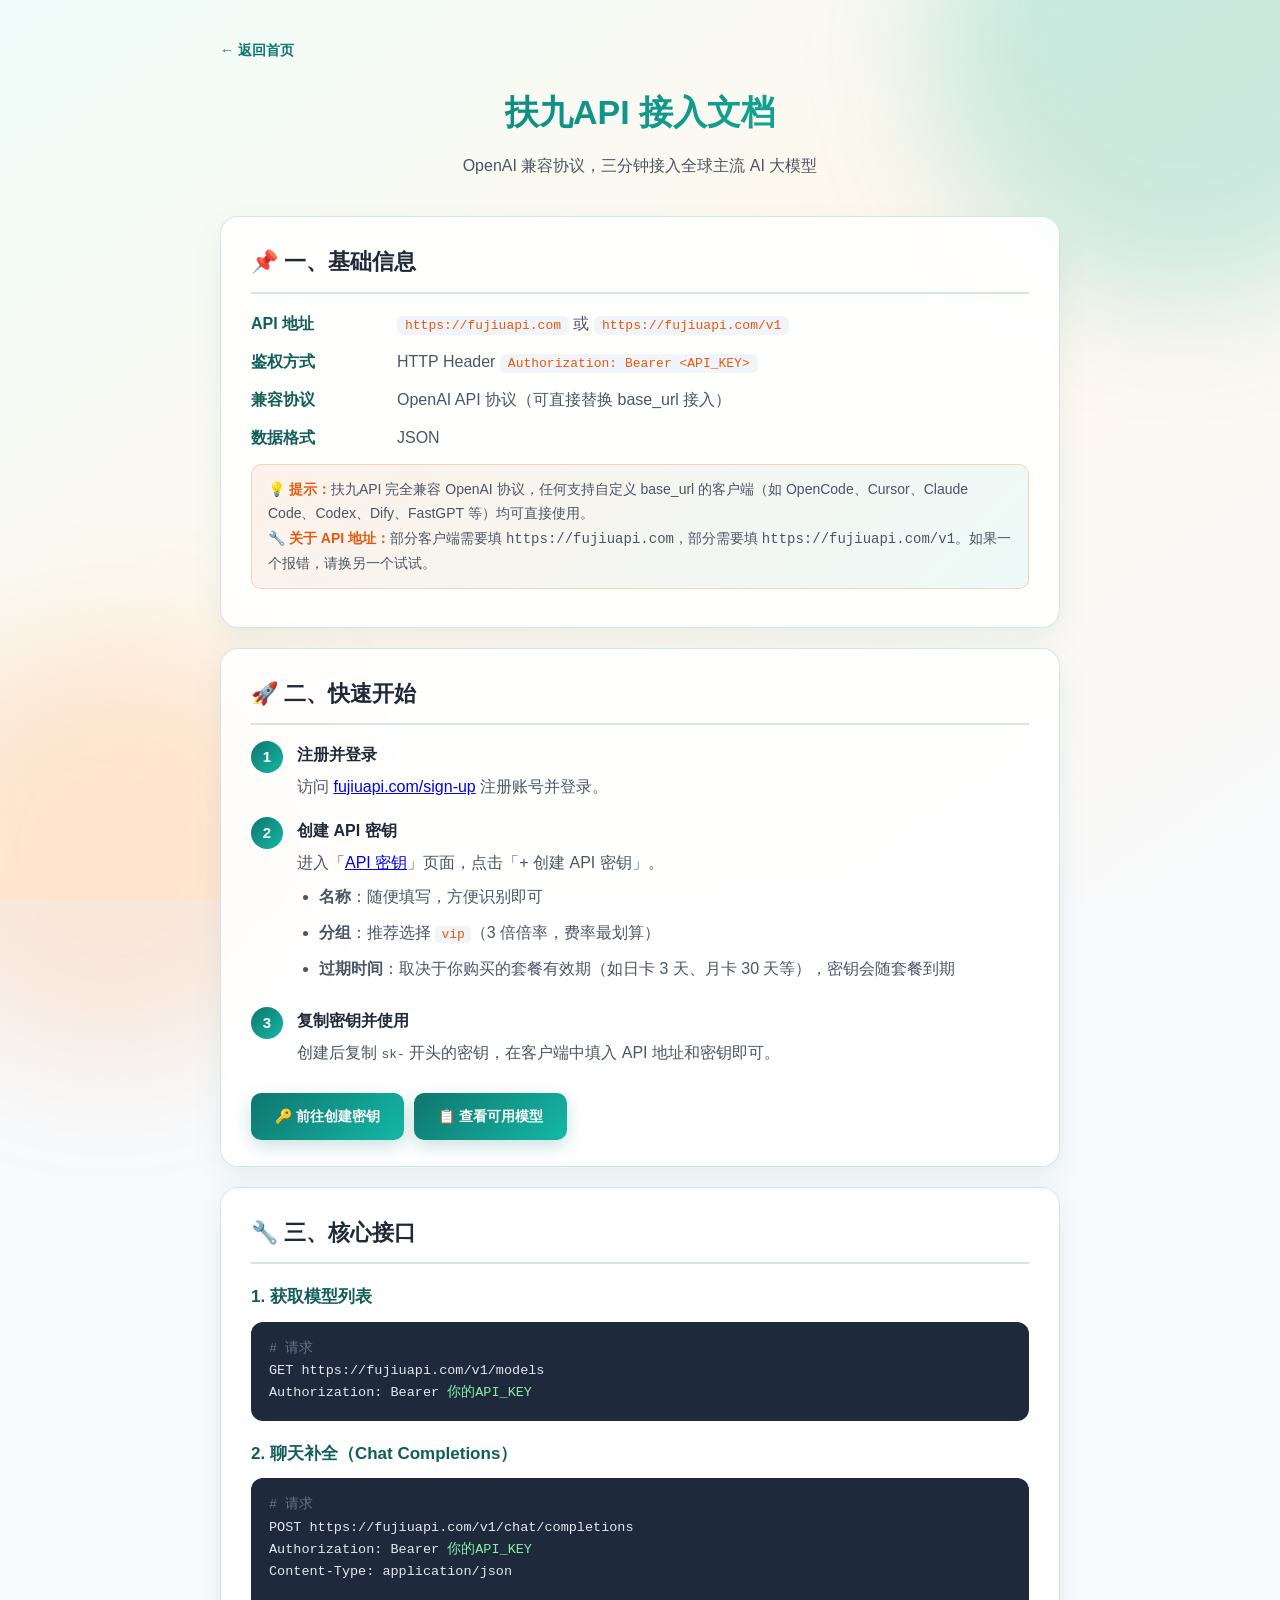
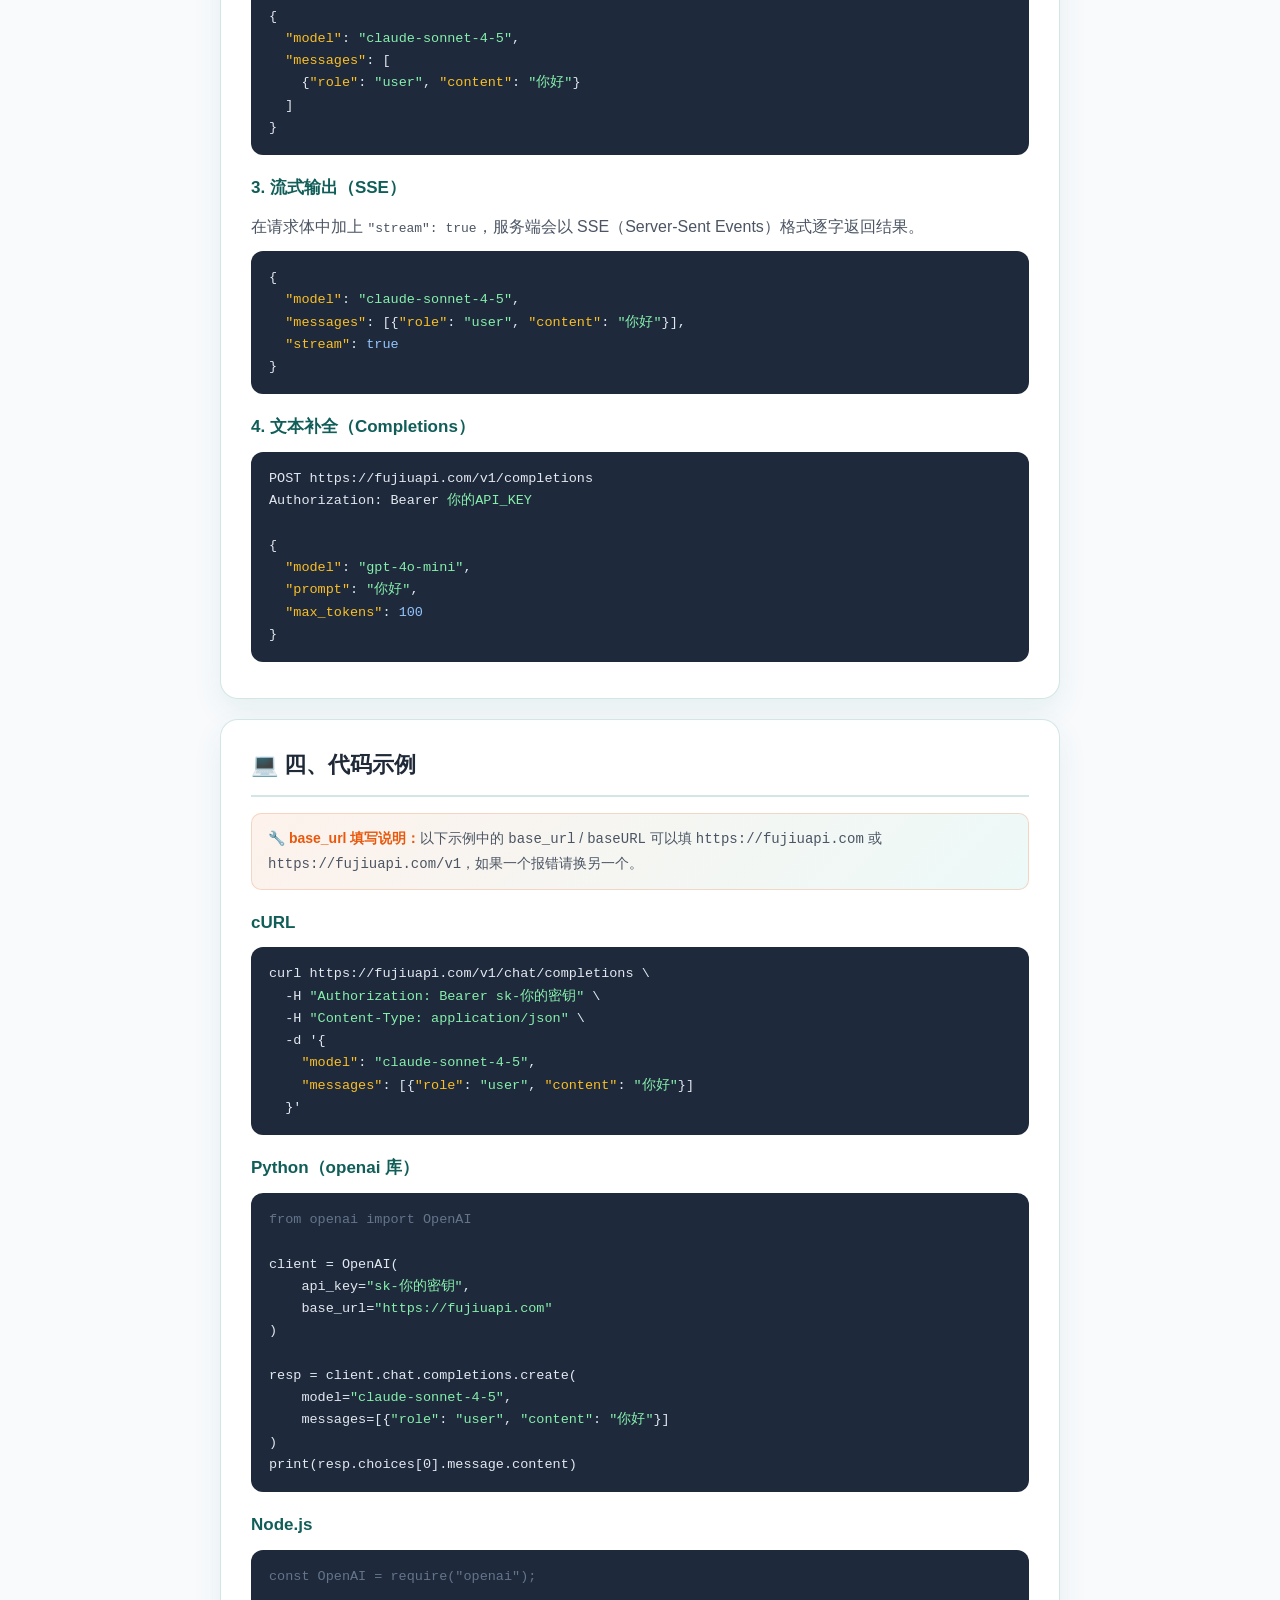
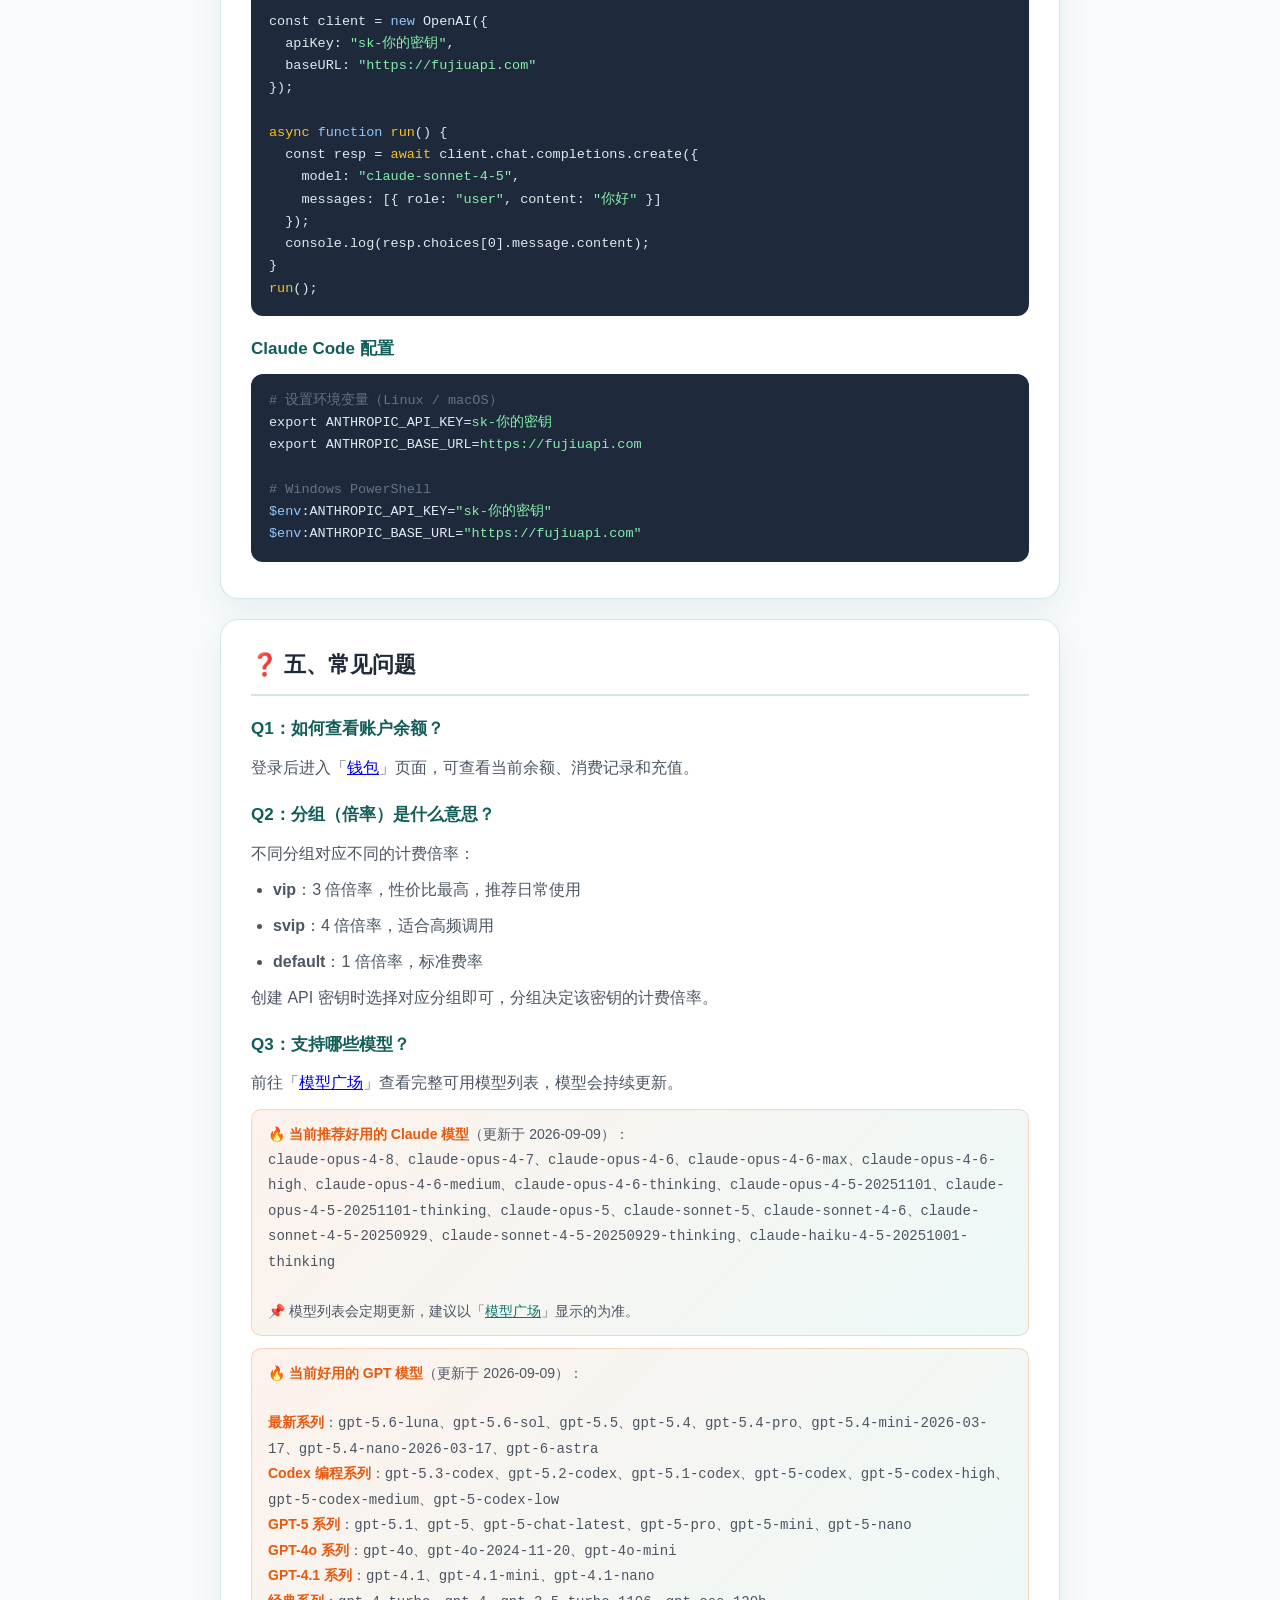
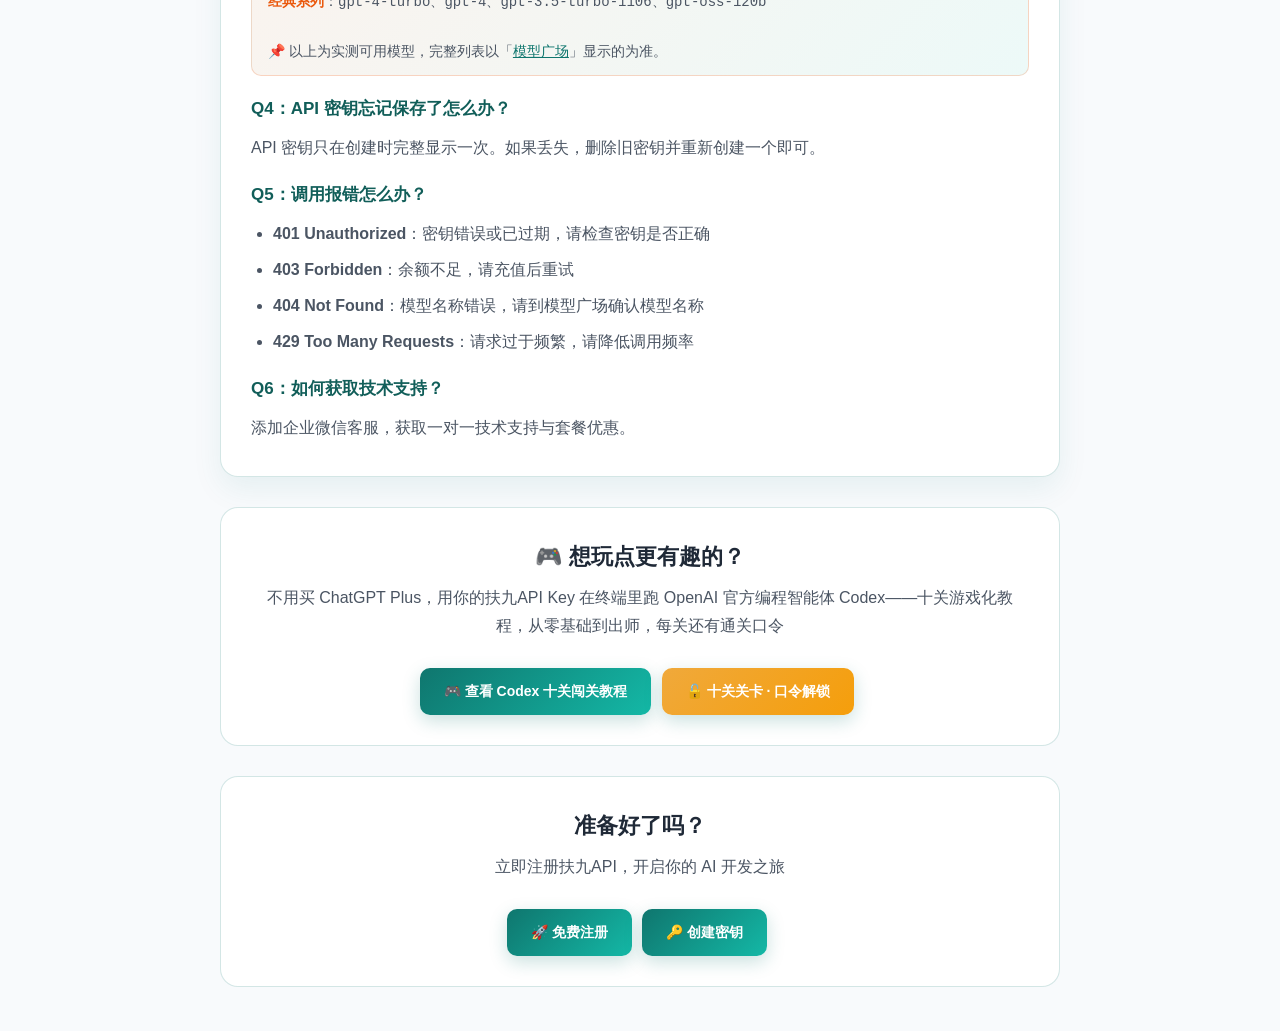
==== commit ab13cd1d: "add Codex tutorial promo section to api docs page" ====
--- a/api-docs.html
+++ b/api-docs.html
@@ -201,7 +201,7 @@
             <div class="v">JSON</div>
         </div>
         <div class="tip">
-            💡 <b>提示：</b>扶九API 完全兼容 OpenAI 协议，任何支持自定义 base_url 的客户端（如 OpenCode、Cursor、Claude Code、Dify、FastGPT 等）均可直接使用。<br>
+            💡 <b>提示：</b>扶九API 完全兼容 OpenAI 协议，任何支持自定义 base_url 的客户端（如 OpenCode、Cursor、Claude Code、Codex、Dify、FastGPT 等）均可直接使用。<br>
             🔧 <b>关于 API 地址：</b>部分客户端需要填 <code>https://fujiuapi.com</code>，部分需要填 <code>https://fujiuapi.com/v1</code>。如果一个报错，请换另一个试试。
         </div>
     </div>
@@ -393,6 +393,13 @@
     </div>
 
     <div class="cta">
+        <h2>🎮 想玩点更有趣的？</h2>
+        <p>不用买 ChatGPT Plus，用你的扶九API Key 在终端里跑 OpenAI 官方编程智能体 Codex——十关游戏化教程，从零基础到出师，每关还有通关口令</p>
+        <a href="codex-tutorial.html" target="_blank" class="btn">🎮 查看 Codex 十关闯关教程</a>
+        <a href="codex-levels.html" target="_blank" class="btn" style="background:linear-gradient(135deg,#f0a93b,#f59e0b);">🔓 十关关卡 · 口令解锁</a>
+    </div>
+
+    <div class="cta">
         <h2>准备好了吗？</h2>
         <p>立即注册扶九API，开启你的 AI 开发之旅</p>
         <a href="https://fujiuapi.com/sign-up" target="_blank" class="btn">🚀 免费注册</a>
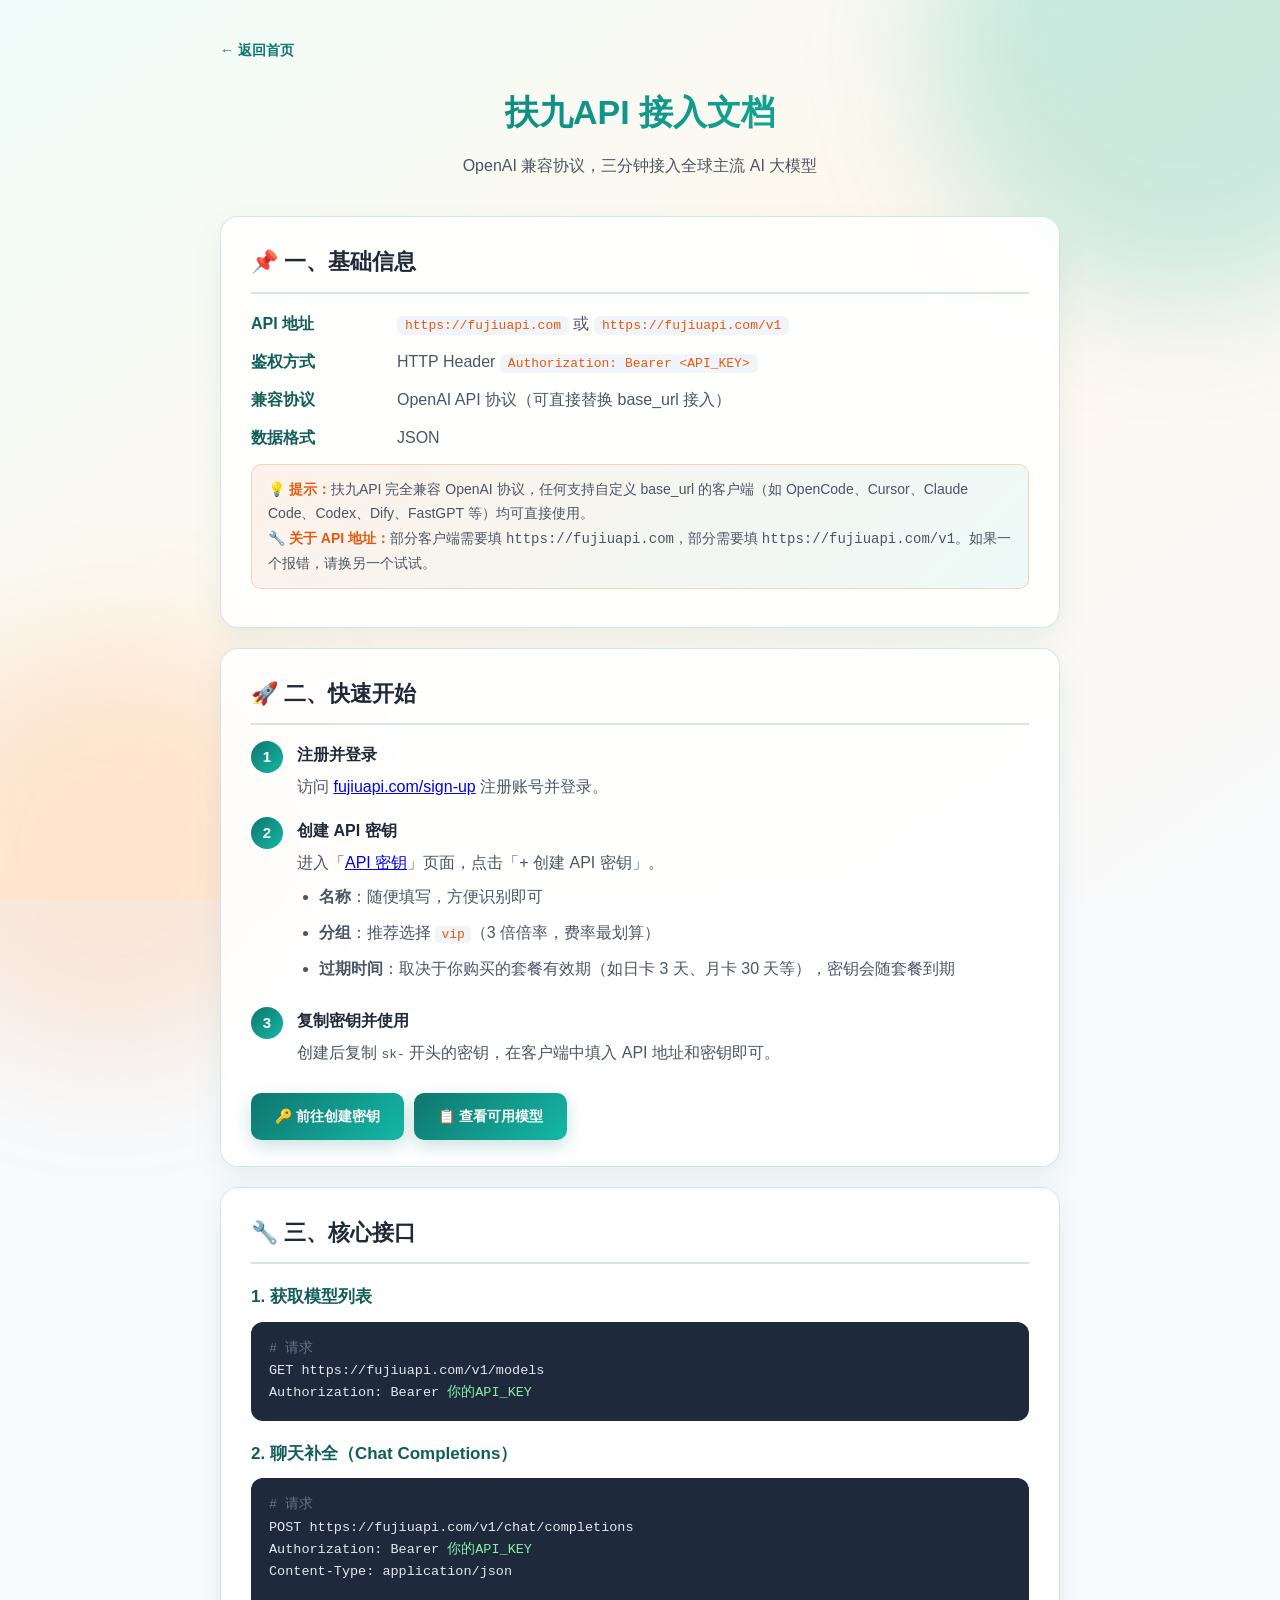
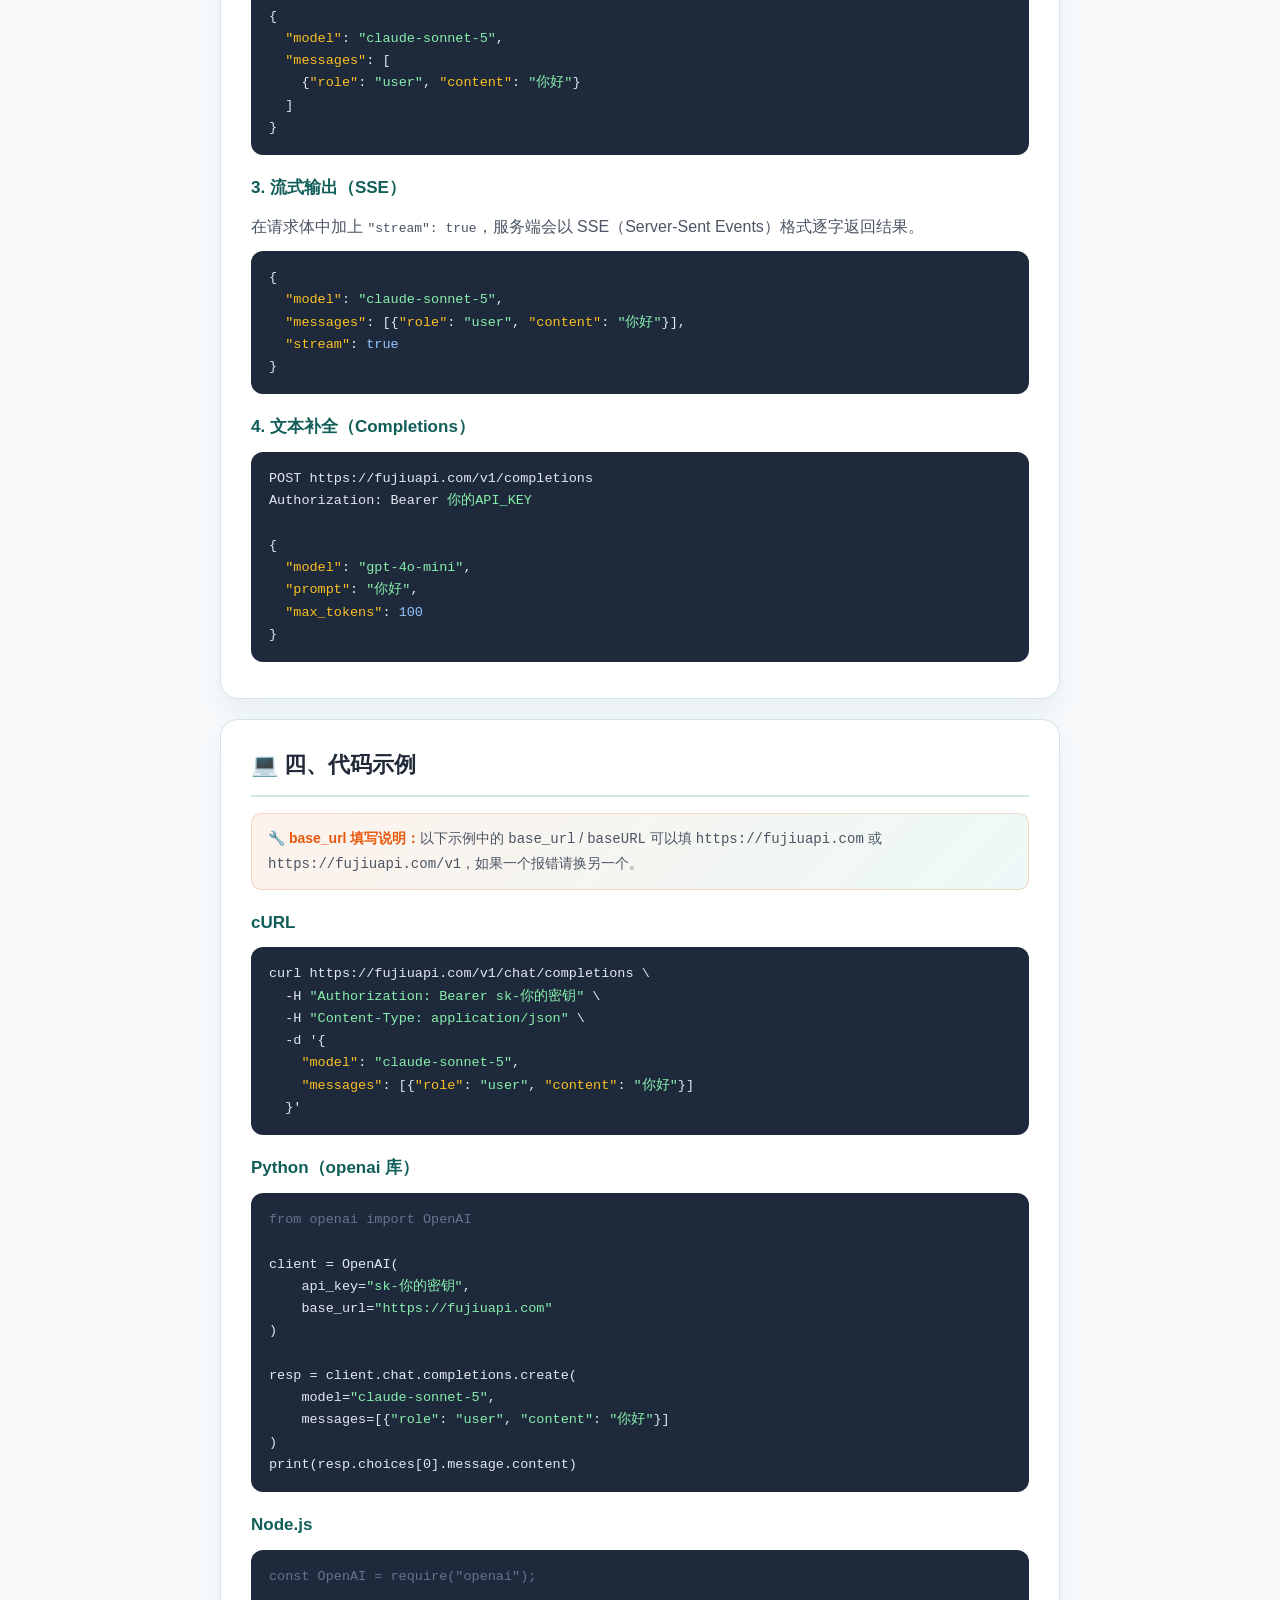
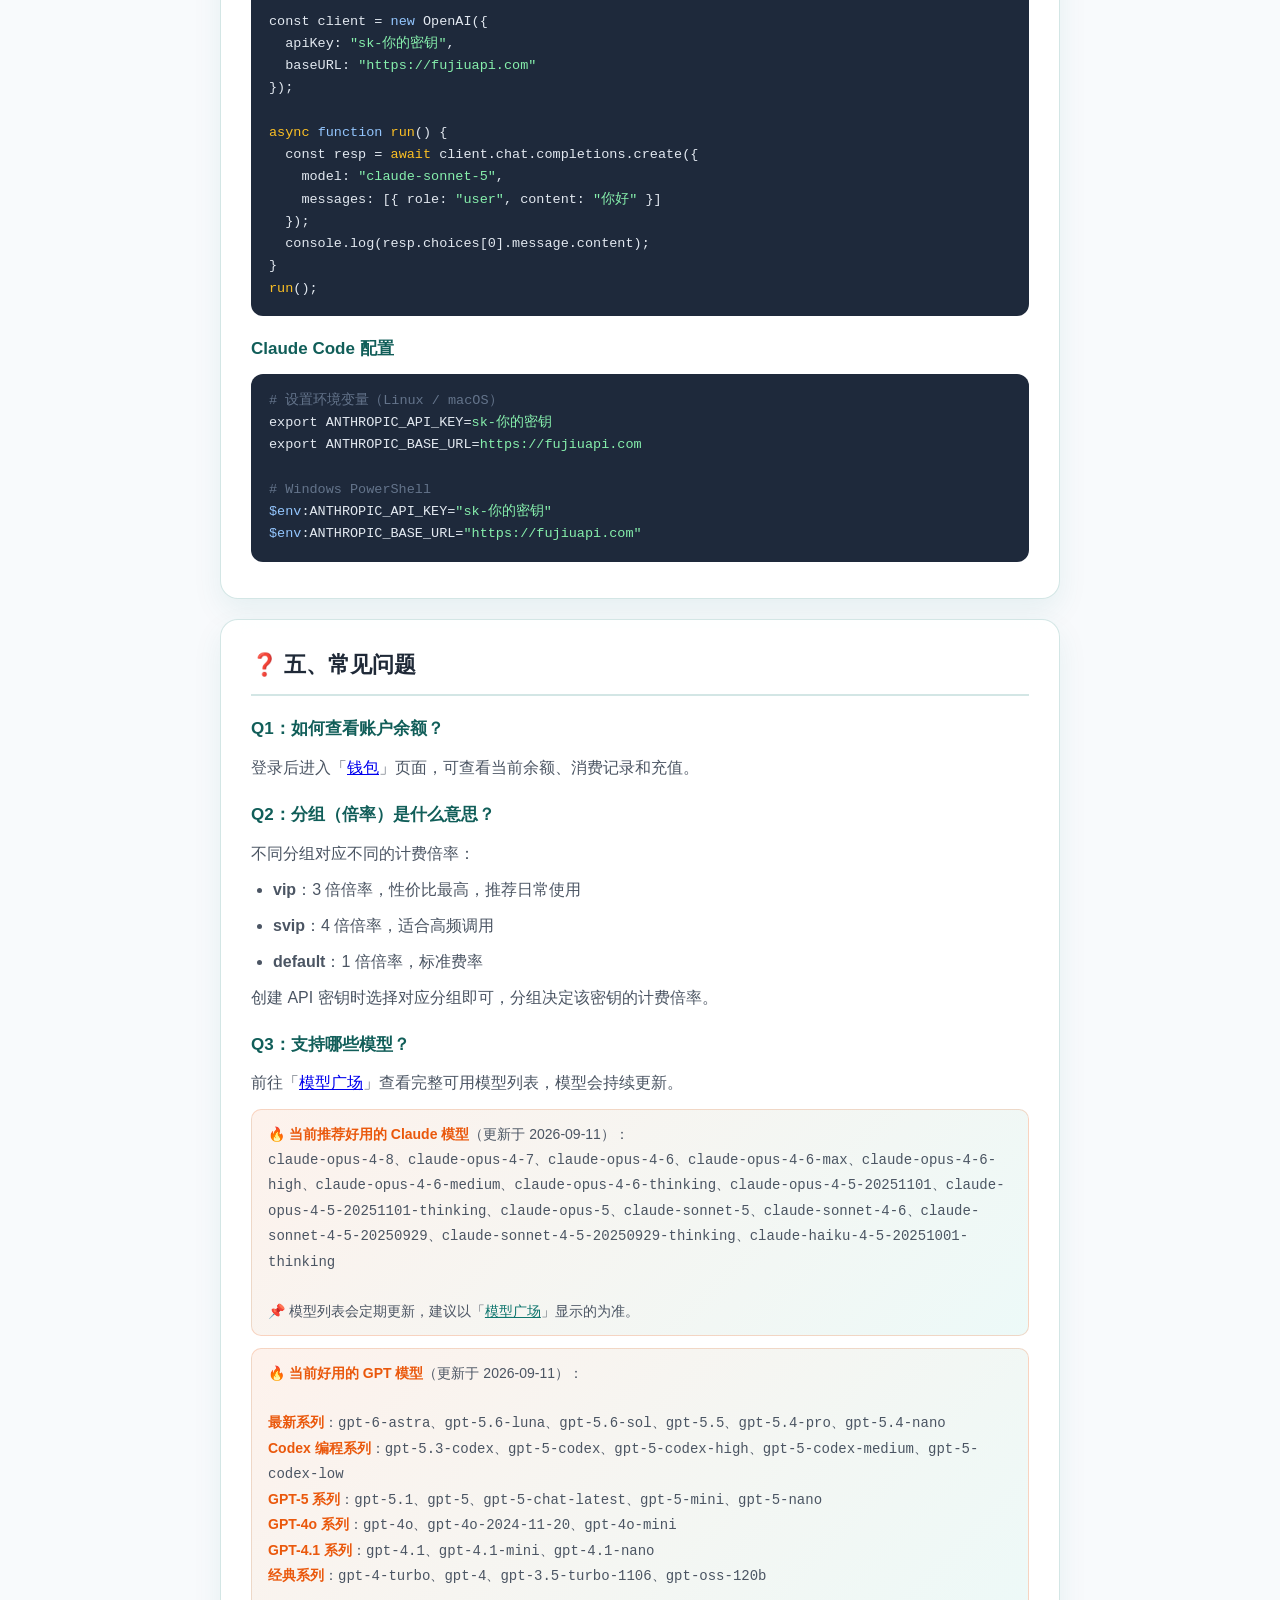
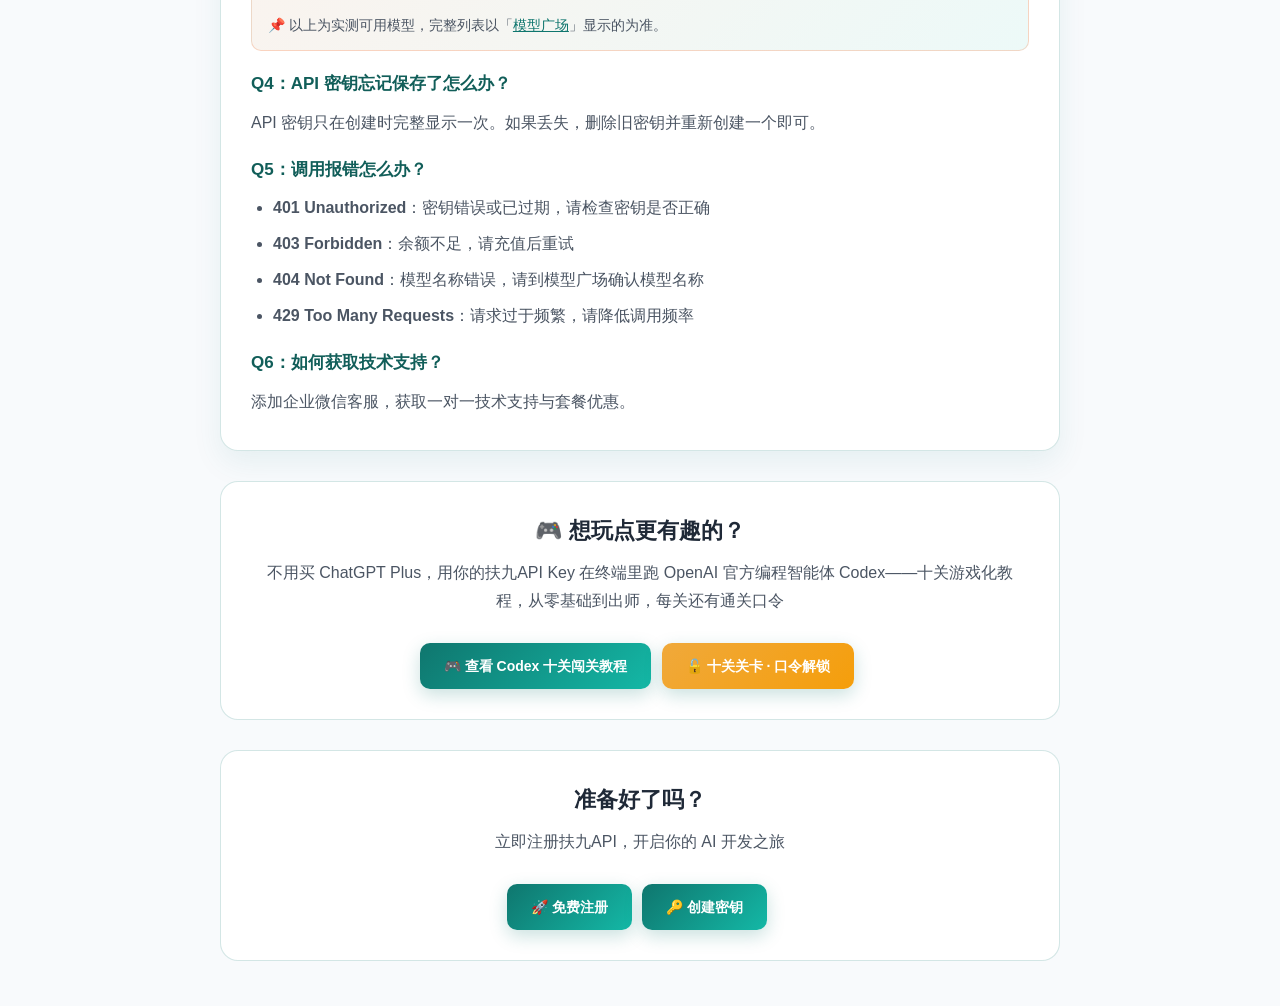
==== commit 692edf2c: "docs: 按线上可用清单校正各页模型名，并给两份教程划清模型范围 用线上实际可用模型清单逐页比对，清掉了已下线的模型名：  - codex-tutorial.html：gpt-5.1-codex、g" ====
--- a/api-docs.html
+++ b/api-docs.html
@@ -259,7 +259,7 @@
 Content-Type: application/json
 
 {
-  <span class="k">"model"</span>: <span class="s">"claude-sonnet-4-5"</span>,
+  <span class="k">"model"</span>: <span class="s">"claude-sonnet-5"</span>,
   <span class="k">"messages"</span>: [
     {<span class="k">"role"</span>: <span class="s">"user"</span>, <span class="k">"content"</span>: <span class="s">"你好"</span>}
   ]
@@ -268,7 +268,7 @@
         <h3>3. 流式输出（SSE）</h3>
         <p>在请求体中加上 <code>"stream": true</code>，服务端会以 SSE（Server-Sent Events）格式逐字返回结果。</p>
 <pre>{
-  <span class="k">"model"</span>: <span class="s">"claude-sonnet-4-5"</span>,
+  <span class="k">"model"</span>: <span class="s">"claude-sonnet-5"</span>,
   <span class="k">"messages"</span>: [{<span class="k">"role"</span>: <span class="s">"user"</span>, <span class="k">"content"</span>: <span class="s">"你好"</span>}],
   <span class="k">"stream"</span>: <span class="n">true</span>
 }</pre>
@@ -296,7 +296,7 @@
   -H <span class="s">"Authorization: Bearer sk-你的密钥"</span> \
   -H <span class="s">"Content-Type: application/json"</span> \
   -d '{
-    <span class="k">"model"</span>: <span class="s">"claude-sonnet-4-5"</span>,
+    <span class="k">"model"</span>: <span class="s">"claude-sonnet-5"</span>,
     <span class="k">"messages"</span>: [{<span class="k">"role"</span>: <span class="s">"user"</span>, <span class="k">"content"</span>: <span class="s">"你好"</span>}]
   }'</pre>
 
@@ -309,7 +309,7 @@
 )
 
 resp = client.chat.completions.create(
-    model=<span class="s">"claude-sonnet-4-5"</span>,
+    model=<span class="s">"claude-sonnet-5"</span>,
     messages=[{<span class="s">"role"</span>: <span class="s">"user"</span>, <span class="s">"content"</span>: <span class="s">"你好"</span>}]
 )
 print(resp.choices[0].message.content)</pre>
@@ -324,7 +324,7 @@
 
 <span class="k">async</span> <span class="n">function</span> <span class="k">run</span>() {
   const resp = <span class="k">await</span> client.chat.completions.create({
-    model: <span class="s">"claude-sonnet-4-5"</span>,
+    model: <span class="s">"claude-sonnet-5"</span>,
     messages: [{ role: <span class="s">"user"</span>, content: <span class="s">"你好"</span> }]
   });
   console.log(resp.choices[0].message.content);
@@ -360,16 +360,16 @@
         <h3>Q3：支持哪些模型？</h3>
         <p>前往「<a href="https://fujiuapi.com/pricing" target="_blank">模型广场</a>」查看完整可用模型列表，模型会持续更新。</p>
         <div class="tip">
-            🔥 <b>当前推荐好用的 Claude 模型</b>（更新于 2026-09-09）：<br>
+            🔥 <b>当前推荐好用的 Claude 模型</b>（更新于 2026-09-11）：<br>
             <code>claude-opus-4-8</code>、<code>claude-opus-4-7</code>、<code>claude-opus-4-6</code>、<code>claude-opus-4-6-max</code>、<code>claude-opus-4-6-high</code>、<code>claude-opus-4-6-medium</code>、<code>claude-opus-4-6-thinking</code>、<code>claude-opus-4-5-20251101</code>、<code>claude-opus-4-5-20251101-thinking</code>、<code>claude-opus-5</code>、<code>claude-sonnet-5</code>、<code>claude-sonnet-4-6</code>、<code>claude-sonnet-4-5-20250929</code>、<code>claude-sonnet-4-5-20250929-thinking</code>、<code>claude-haiku-4-5-20251001-thinking</code>
             <br><br>
             📌 模型列表会定期更新，建议以「<a href="https://fujiuapi.com/pricing" target="_blank" style="color:var(--primary);">模型广场</a>」显示的为准。
         </div>
         <div class="tip">
-            🔥 <b>当前好用的 GPT 模型</b>（更新于 2026-09-09）：<br><br>
-            <b>最新系列</b>：<code>gpt-5.6-luna</code>、<code>gpt-5.6-sol</code>、<code>gpt-5.5</code>、<code>gpt-5.4</code>、<code>gpt-5.4-pro</code>、<code>gpt-5.4-mini-2026-03-17</code>、<code>gpt-5.4-nano-2026-03-17</code>、<code>gpt-6-astra</code><br>
-            <b>Codex 编程系列</b>：<code>gpt-5.3-codex</code>、<code>gpt-5.2-codex</code>、<code>gpt-5.1-codex</code>、<code>gpt-5-codex</code>、<code>gpt-5-codex-high</code>、<code>gpt-5-codex-medium</code>、<code>gpt-5-codex-low</code><br>
-            <b>GPT-5 系列</b>：<code>gpt-5.1</code>、<code>gpt-5</code>、<code>gpt-5-chat-latest</code>、<code>gpt-5-pro</code>、<code>gpt-5-mini</code>、<code>gpt-5-nano</code><br>
+            🔥 <b>当前好用的 GPT 模型</b>（更新于 2026-09-11）：<br><br>
+            <b>最新系列</b>：<code>gpt-6-astra</code>、<code>gpt-5.6-luna</code>、<code>gpt-5.6-sol</code>、<code>gpt-5.5</code>、<code>gpt-5.4-pro</code>、<code>gpt-5.4-nano</code><br>
+            <b>Codex 编程系列</b>：<code>gpt-5.3-codex</code>、<code>gpt-5-codex</code>、<code>gpt-5-codex-high</code>、<code>gpt-5-codex-medium</code>、<code>gpt-5-codex-low</code><br>
+            <b>GPT-5 系列</b>：<code>gpt-5.1</code>、<code>gpt-5</code>、<code>gpt-5-chat-latest</code>、<code>gpt-5-mini</code>、<code>gpt-5-nano</code><br>
             <b>GPT-4o 系列</b>：<code>gpt-4o</code>、<code>gpt-4o-2024-11-20</code>、<code>gpt-4o-mini</code><br>
             <b>GPT-4.1 系列</b>：<code>gpt-4.1</code>、<code>gpt-4.1-mini</code>、<code>gpt-4.1-nano</code><br>
             <b>经典系列</b>：<code>gpt-4-turbo</code>、<code>gpt-4</code>、<code>gpt-3.5-turbo-1106</code>、<code>gpt-oss-120b</code>
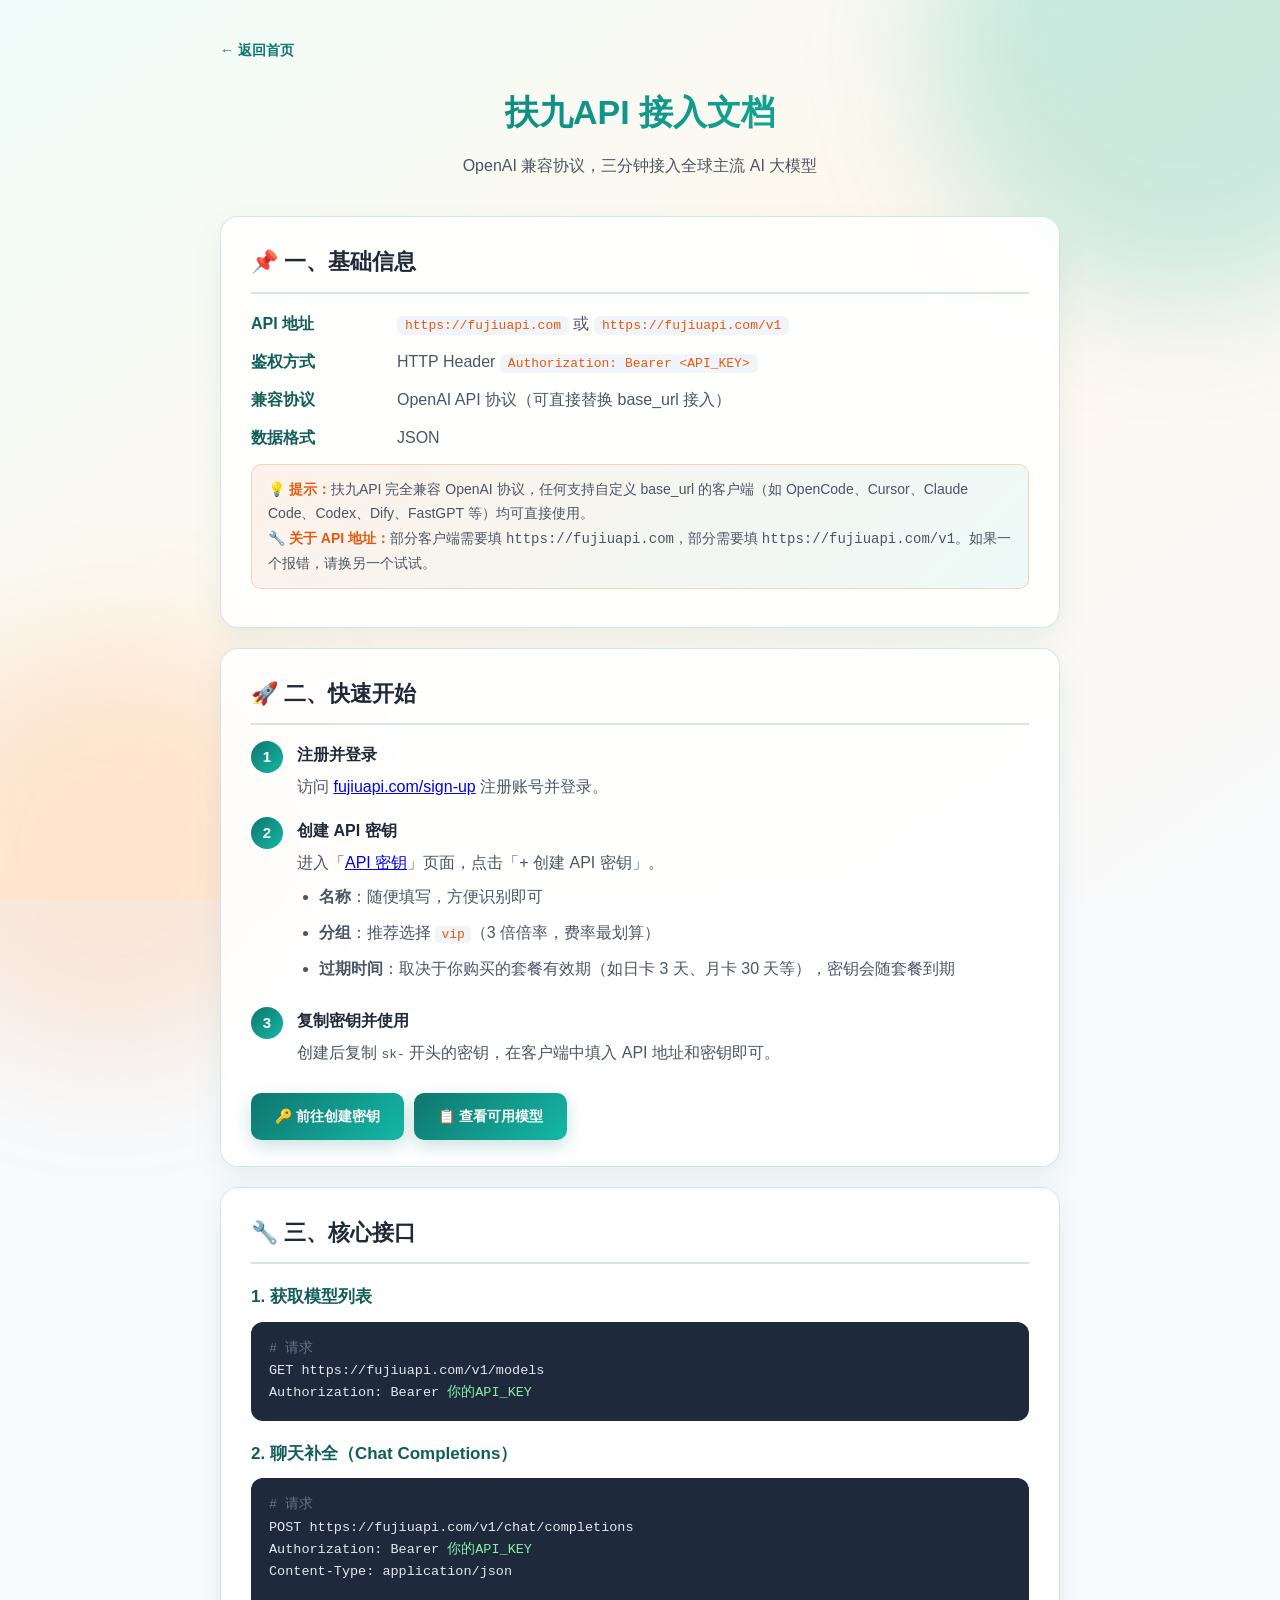
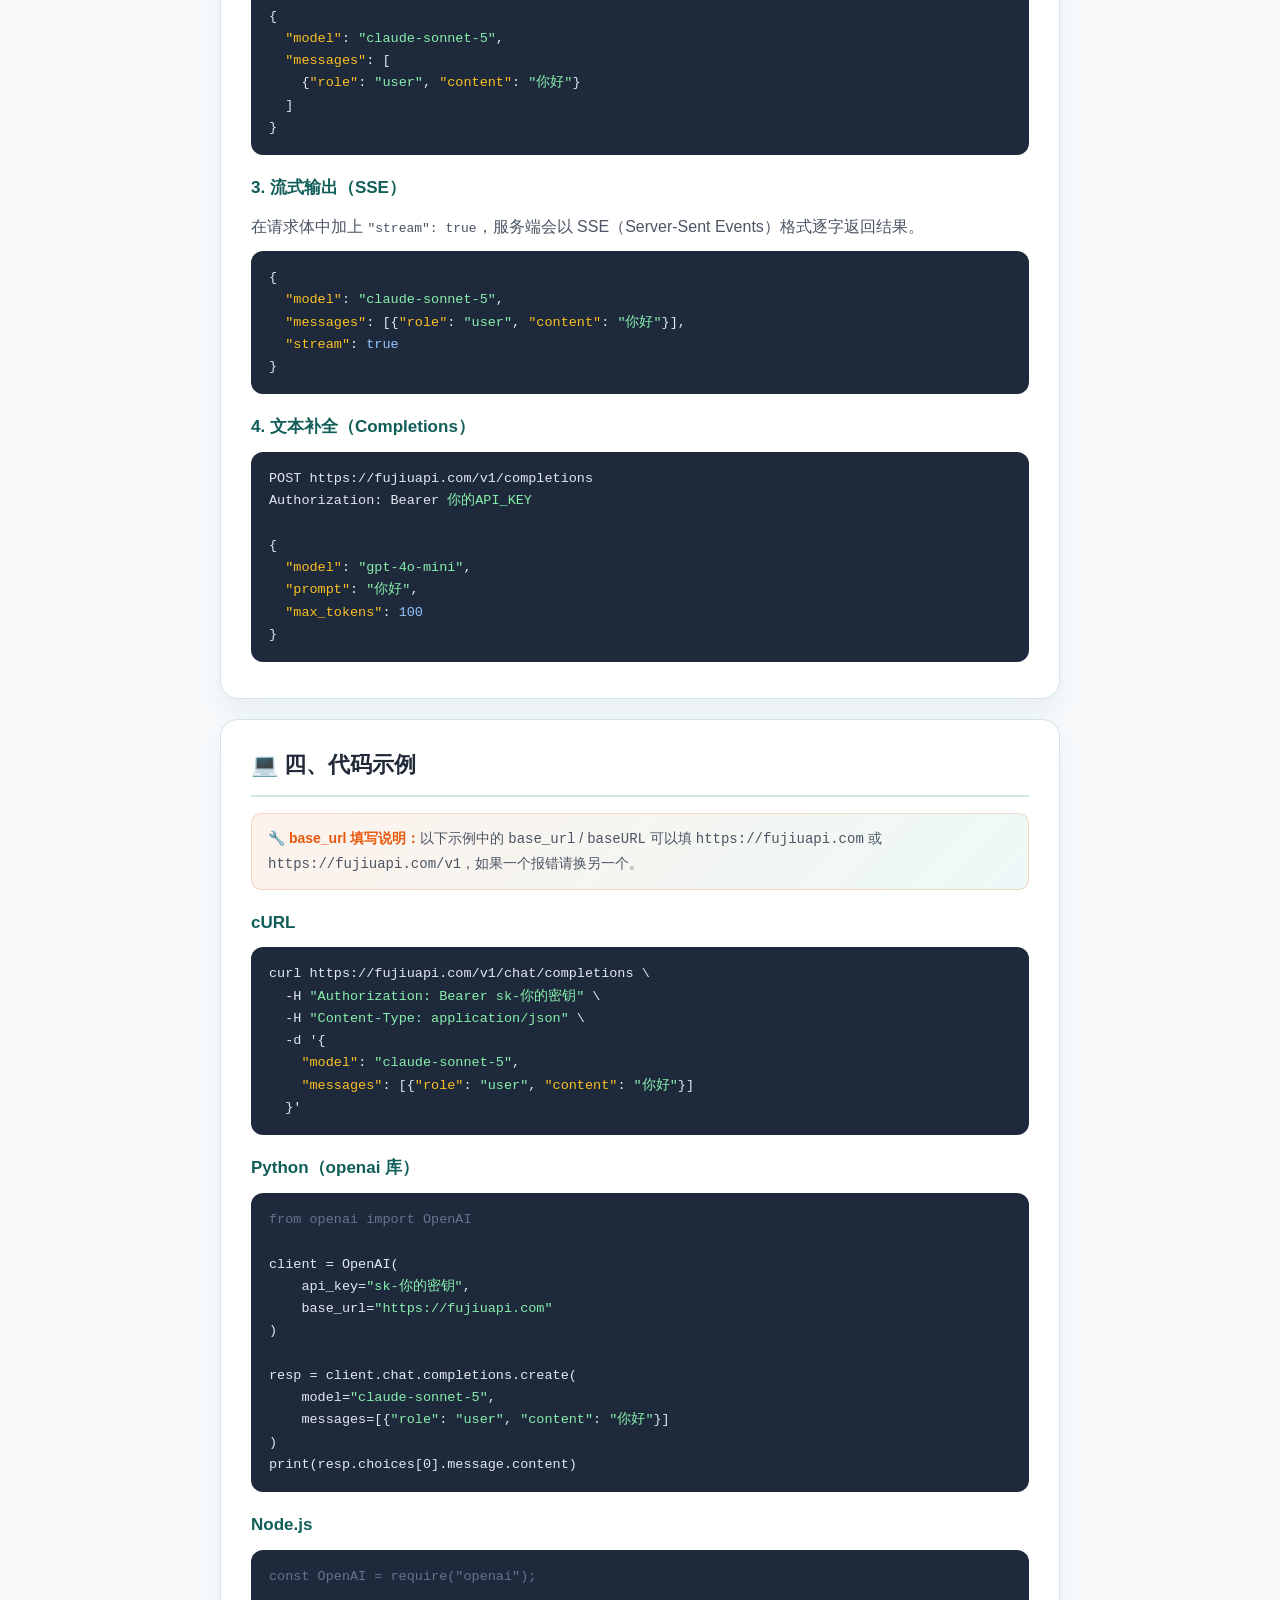
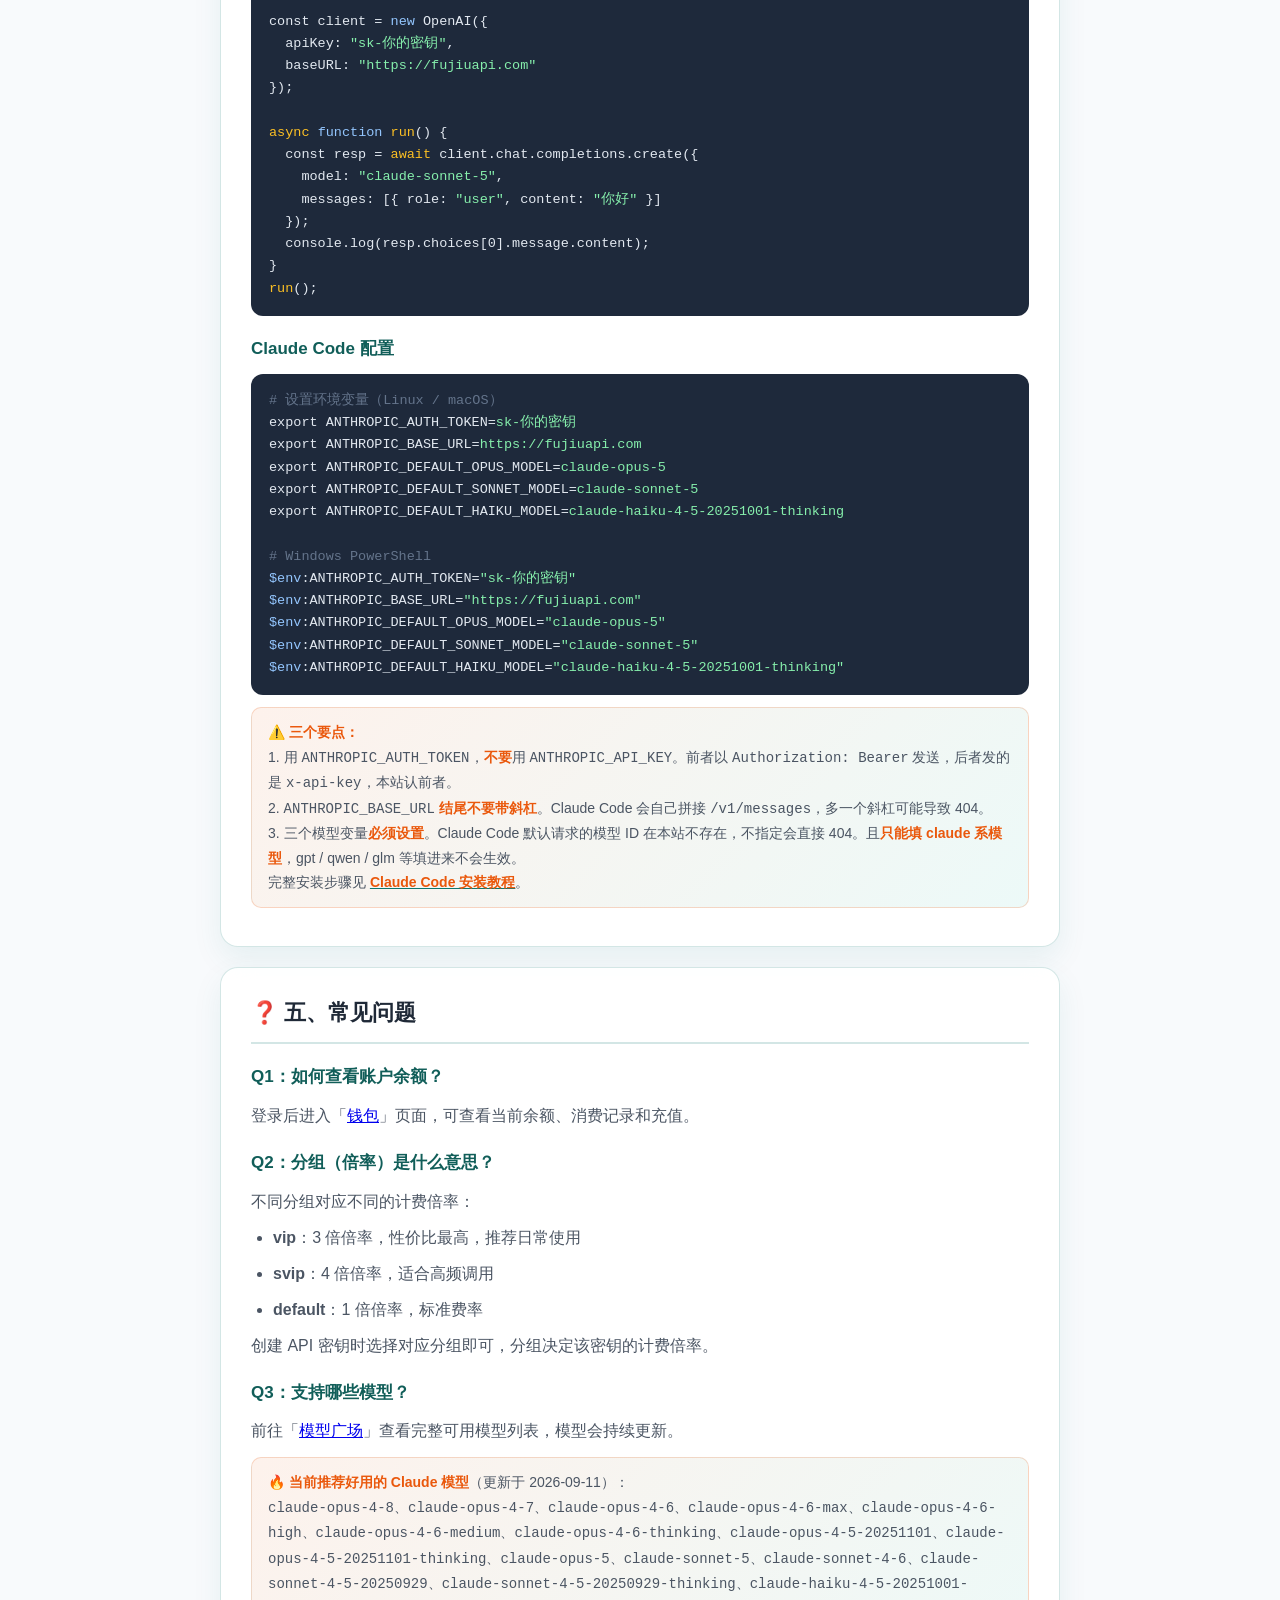
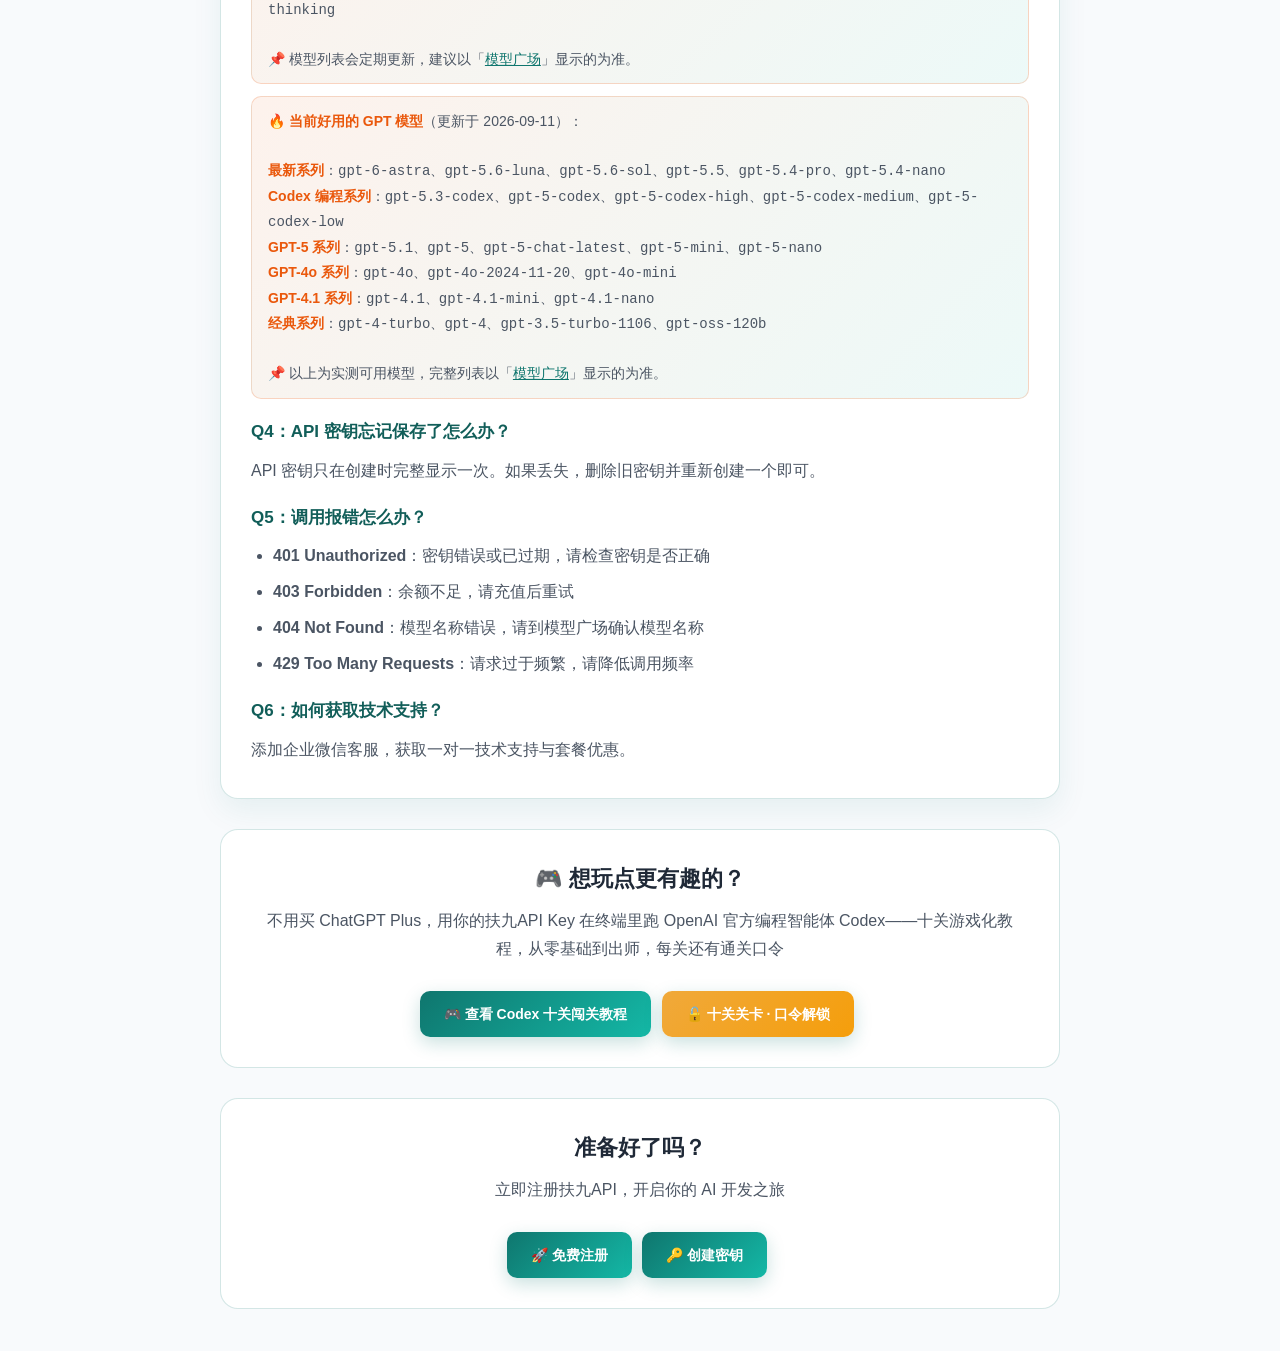
==== commit 184b716c: "docs: 统一 Claude Code 配置口径（鉴权变量、base_url、模型变量） api-docs.html 与 claude-install-tutorial.html 此前对 Claud" ====
--- a/api-docs.html
+++ b/api-docs.html
@@ -333,12 +333,25 @@
 
         <h3>Claude Code 配置</h3>
 <pre><span class="c"># 设置环境变量（Linux / macOS）</span>
-export ANTHROPIC_API_KEY=<span class="s">sk-你的密钥</span>
+export ANTHROPIC_AUTH_TOKEN=<span class="s">sk-你的密钥</span>
 export ANTHROPIC_BASE_URL=<span class="s">https://fujiuapi.com</span>
+export ANTHROPIC_DEFAULT_OPUS_MODEL=<span class="s">claude-opus-5</span>
+export ANTHROPIC_DEFAULT_SONNET_MODEL=<span class="s">claude-sonnet-5</span>
+export ANTHROPIC_DEFAULT_HAIKU_MODEL=<span class="s">claude-haiku-4-5-20251001-thinking</span>
 
 <span class="c"># Windows PowerShell</span>
-<span class="n">$env</span>:ANTHROPIC_API_KEY=<span class="s">"sk-你的密钥"</span>
-<span class="n">$env</span>:ANTHROPIC_BASE_URL=<span class="s">"https://fujiuapi.com"</span></pre>
+<span class="n">$env</span>:ANTHROPIC_AUTH_TOKEN=<span class="s">"sk-你的密钥"</span>
+<span class="n">$env</span>:ANTHROPIC_BASE_URL=<span class="s">"https://fujiuapi.com"</span>
+<span class="n">$env</span>:ANTHROPIC_DEFAULT_OPUS_MODEL=<span class="s">"claude-opus-5"</span>
+<span class="n">$env</span>:ANTHROPIC_DEFAULT_SONNET_MODEL=<span class="s">"claude-sonnet-5"</span>
+<span class="n">$env</span>:ANTHROPIC_DEFAULT_HAIKU_MODEL=<span class="s">"claude-haiku-4-5-20251001-thinking"</span></pre>
+        <div class="tip">
+            <b>⚠️ 三个要点：</b><br>
+            1. 用 <code>ANTHROPIC_AUTH_TOKEN</code>，<b>不要</b>用 <code>ANTHROPIC_API_KEY</code>。前者以 <code>Authorization: Bearer</code> 发送，后者发的是 <code>x-api-key</code>，本站认前者。<br>
+            2. <code>ANTHROPIC_BASE_URL</code> <b>结尾不要带斜杠</b>。Claude Code 会自己拼接 <code>/v1/messages</code>，多一个斜杠可能导致 404。<br>
+            3. 三个模型变量<b>必须设置</b>。Claude Code 默认请求的模型 ID 在本站不存在，不指定会直接 404。且<b>只能填 claude 系模型</b>，gpt / qwen / glm 等填进来不会生效。<br>
+            完整安装步骤见 <a href="claude-install-tutorial.html" style="color:var(--primary);"><b>Claude Code 安装教程</b></a>。
+        </div>
     </div>
 
     <!-- 五、常见问题 -->
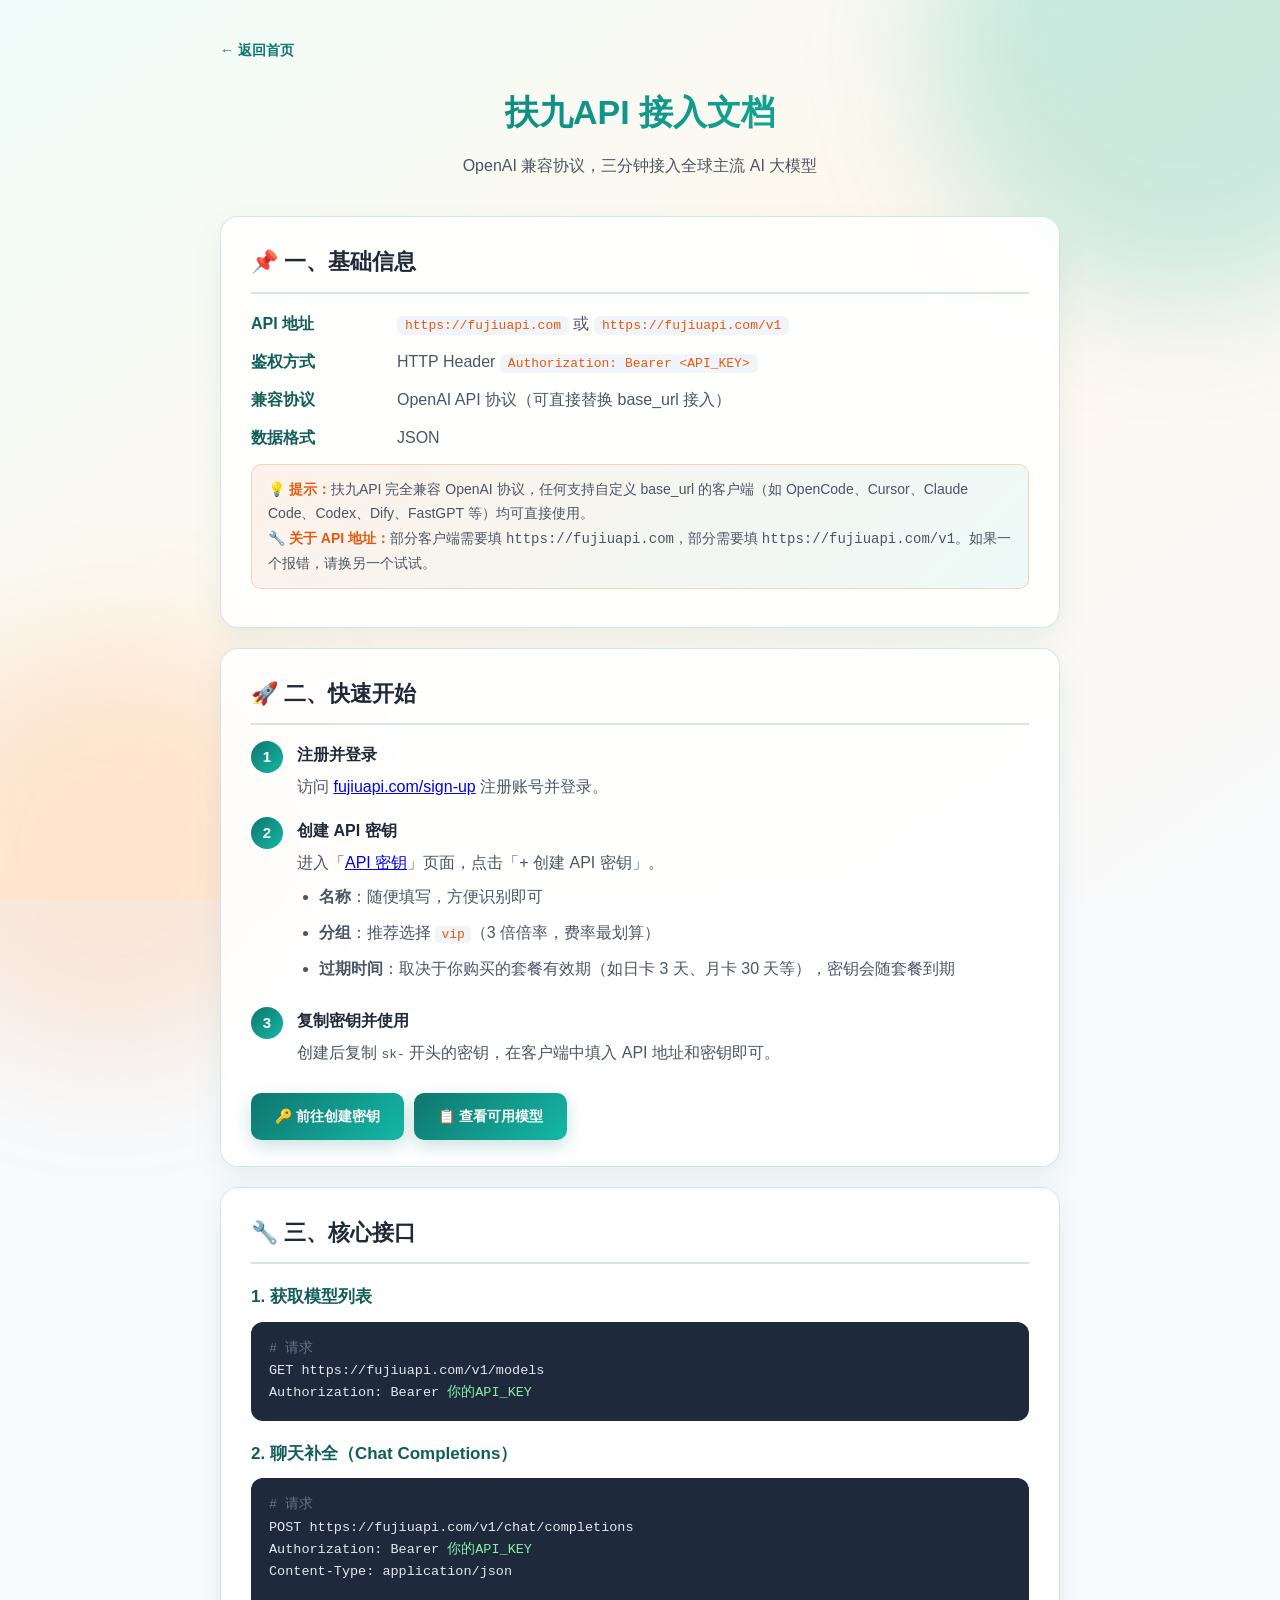
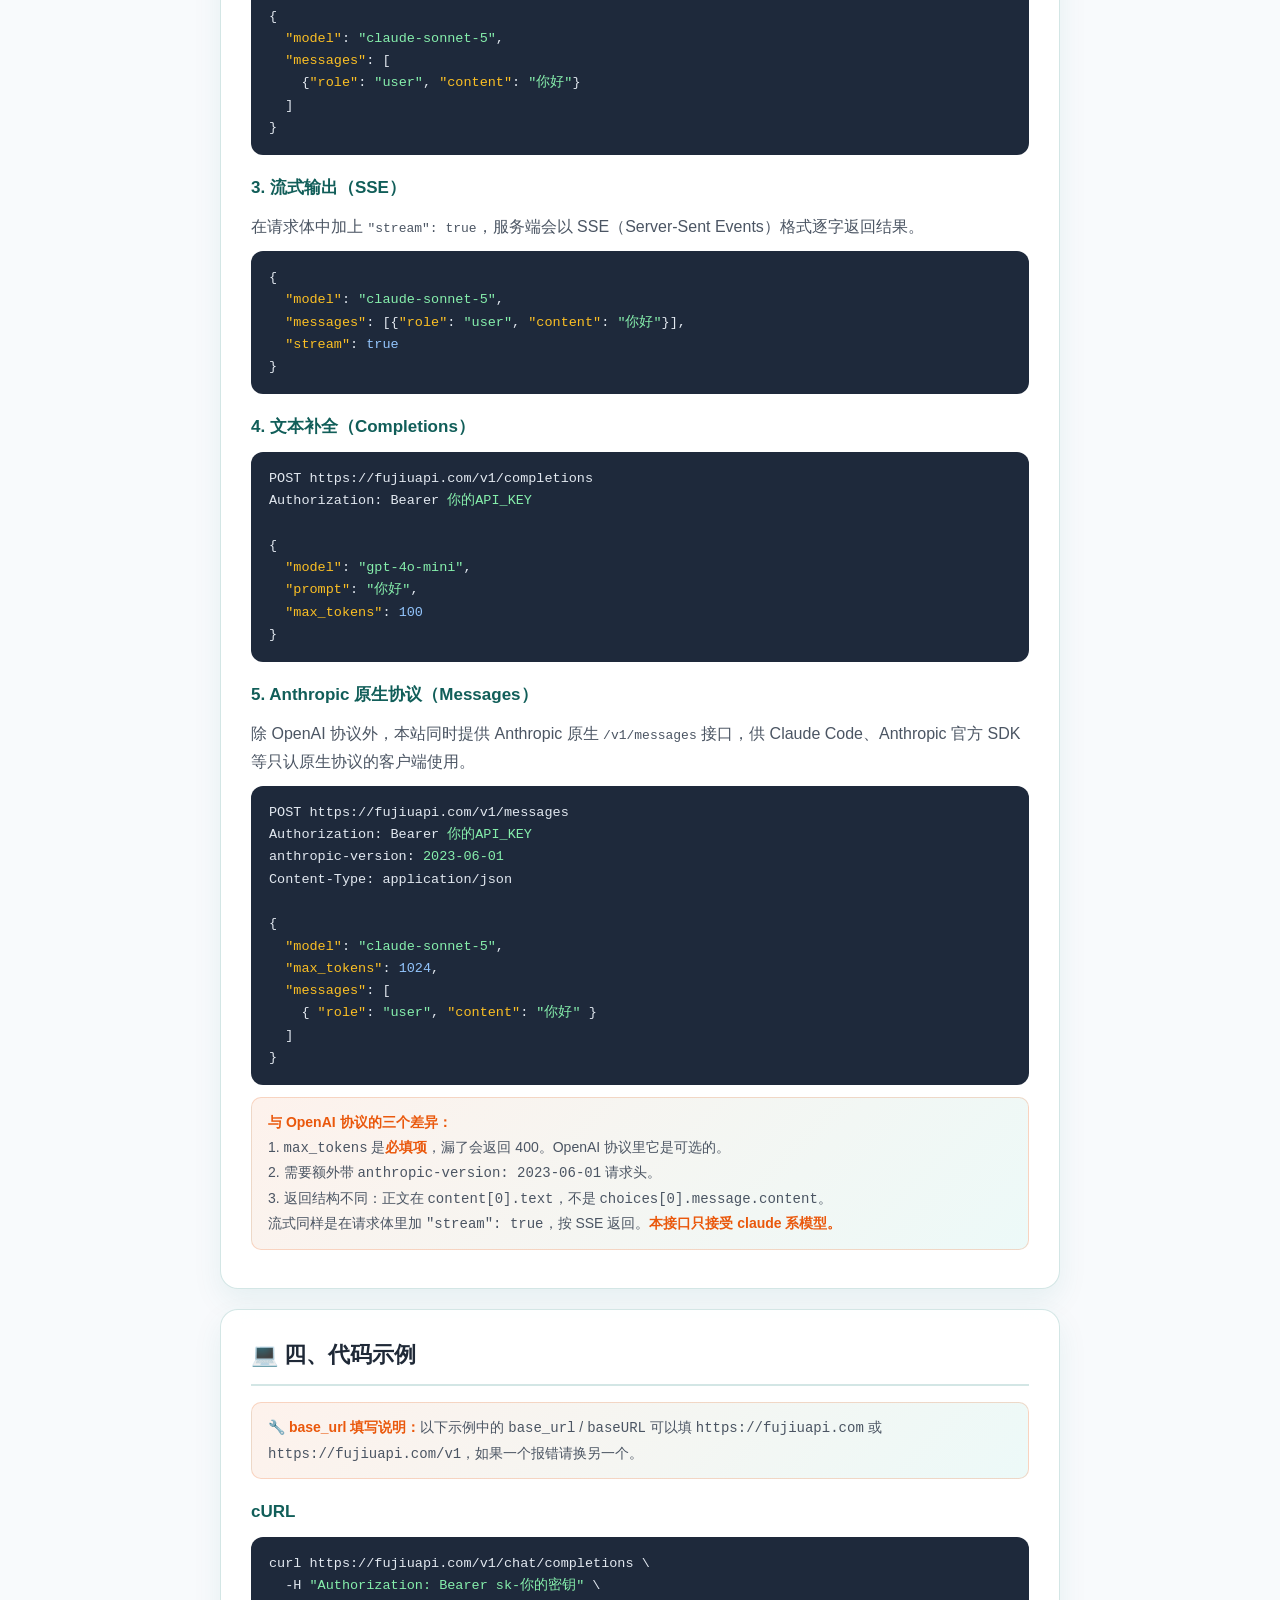
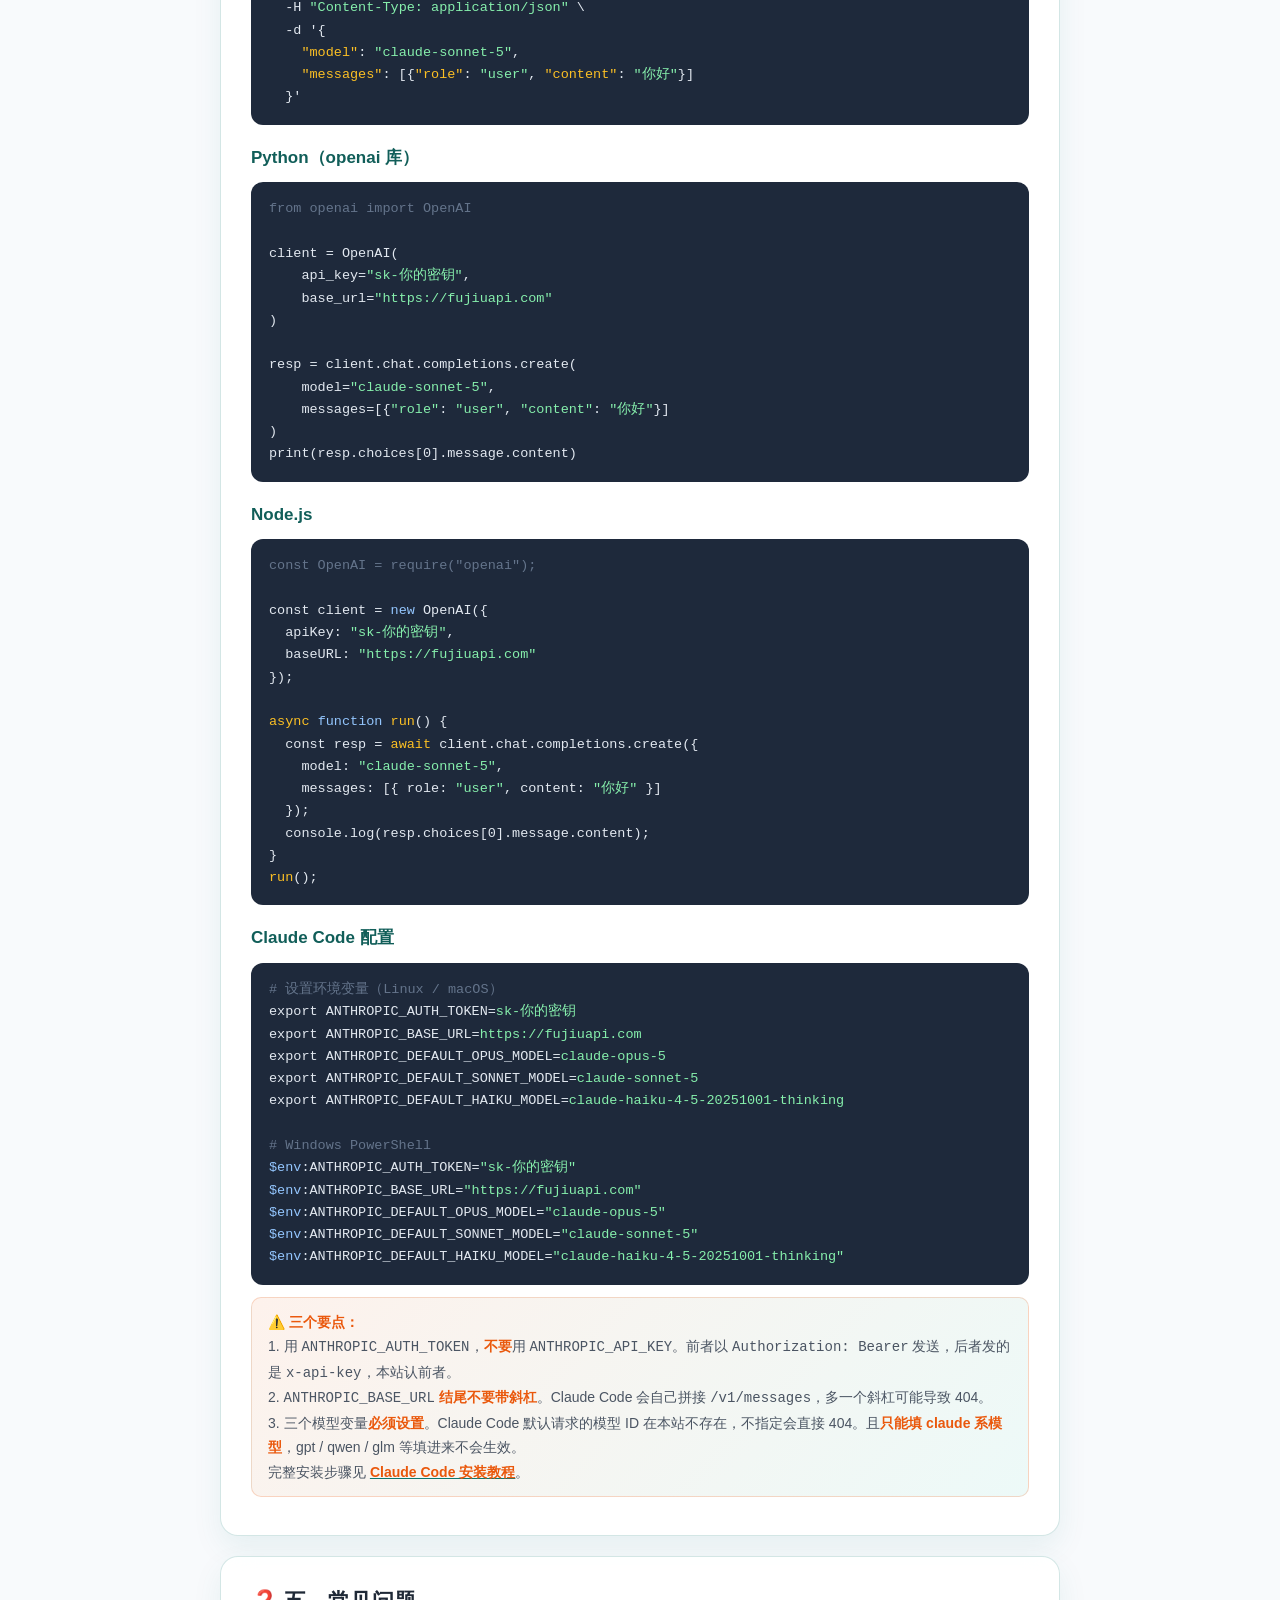
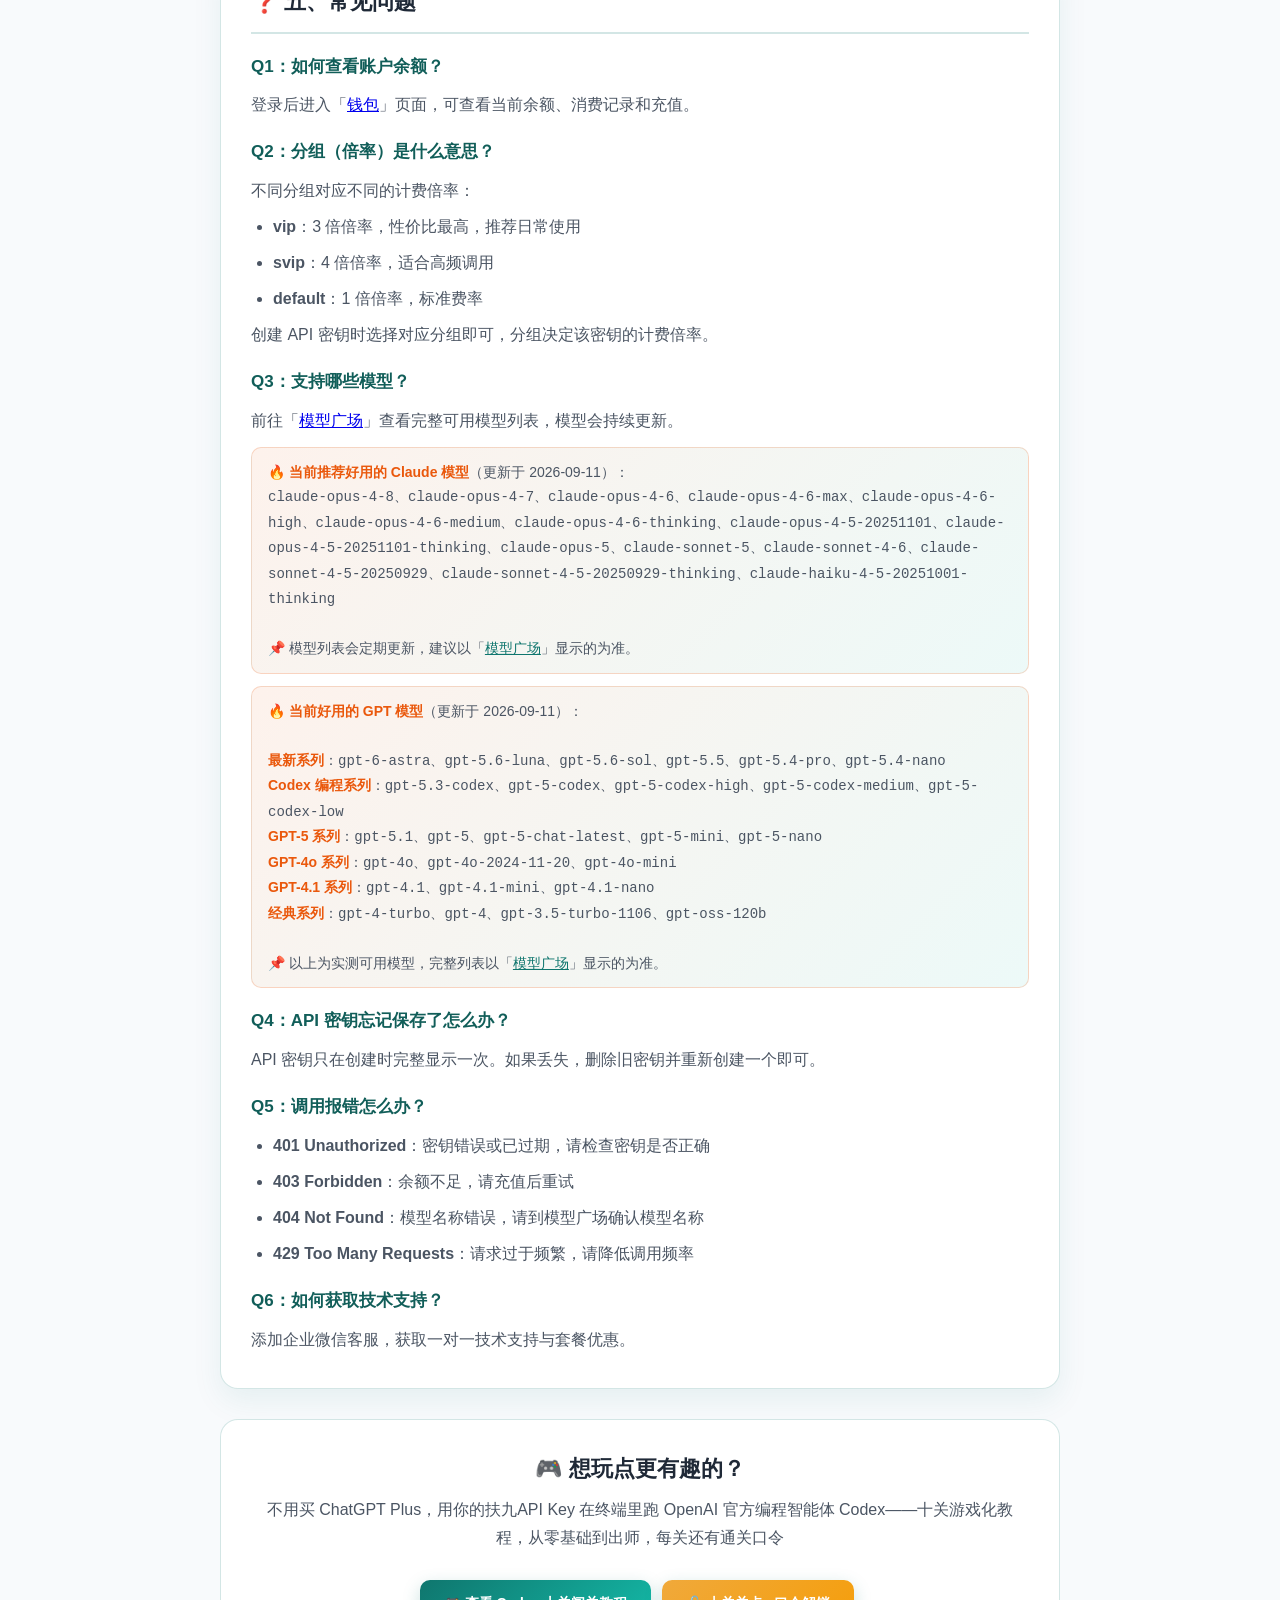
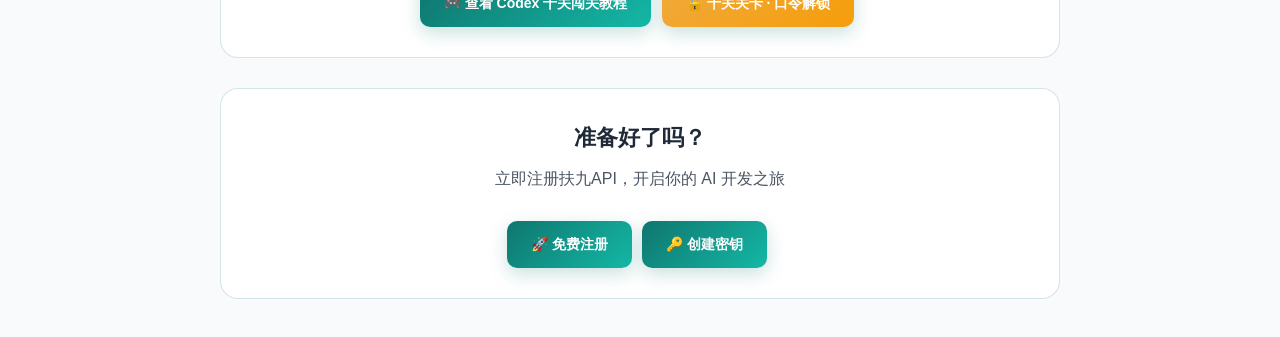
==== commit 7b460c76: "docs: 补 Anthropic 原生协议接口文档，教程加接口自检一步 实测确认 /v1/messages 可用（Anthropic 原生协议），但此前 API 文档只字未提， 用户无从得知可以把 " ====
--- a/api-docs.html
+++ b/api-docs.html
@@ -282,6 +282,28 @@
   <span class="k">"prompt"</span>: <span class="s">"你好"</span>,
   <span class="k">"max_tokens"</span>: <span class="n">100</span>
 }</pre>
+
+        <h3>5. Anthropic 原生协议（Messages）</h3>
+        <p>除 OpenAI 协议外，本站同时提供 Anthropic 原生 <code>/v1/messages</code> 接口，供 Claude Code、Anthropic 官方 SDK 等只认原生协议的客户端使用。</p>
+<pre>POST https://fujiuapi.com/v1/messages
+Authorization: Bearer <span class="s">你的API_KEY</span>
+anthropic-version: <span class="s">2023-06-01</span>
+Content-Type: application/json
+
+{
+  <span class="k">"model"</span>: <span class="s">"claude-sonnet-5"</span>,
+  <span class="k">"max_tokens"</span>: <span class="n">1024</span>,
+  <span class="k">"messages"</span>: [
+    { <span class="k">"role"</span>: <span class="s">"user"</span>, <span class="k">"content"</span>: <span class="s">"你好"</span> }
+  ]
+}</pre>
+        <div class="tip">
+            <b>与 OpenAI 协议的三个差异：</b><br>
+            1. <code>max_tokens</code> 是<b>必填项</b>，漏了会返回 400。OpenAI 协议里它是可选的。<br>
+            2. 需要额外带 <code>anthropic-version: 2023-06-01</code> 请求头。<br>
+            3. 返回结构不同：正文在 <code>content[0].text</code>，不是 <code>choices[0].message.content</code>。<br>
+            流式同样是在请求体里加 <code>"stream": true</code>，按 SSE 返回。<b>本接口只接受 claude 系模型。</b>
+        </div>
     </div>
 
     <!-- 四、代码示例 -->
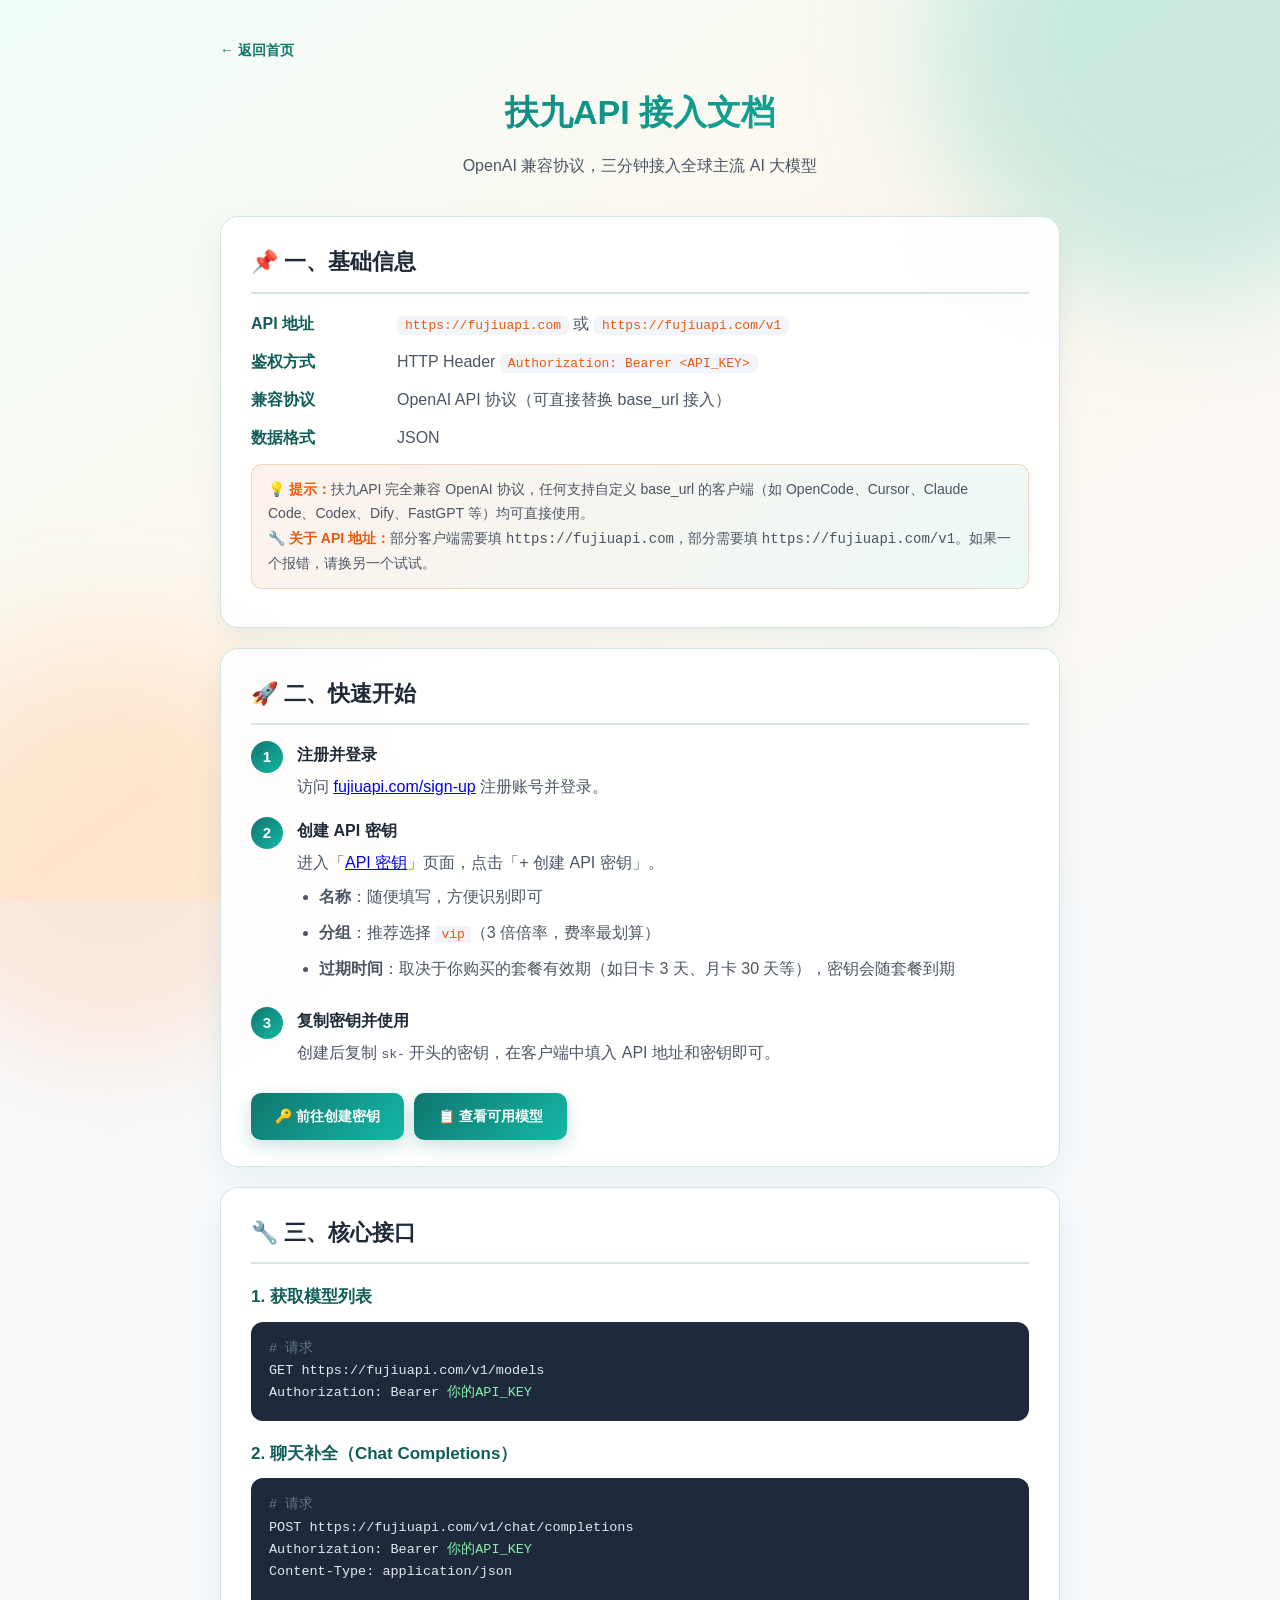
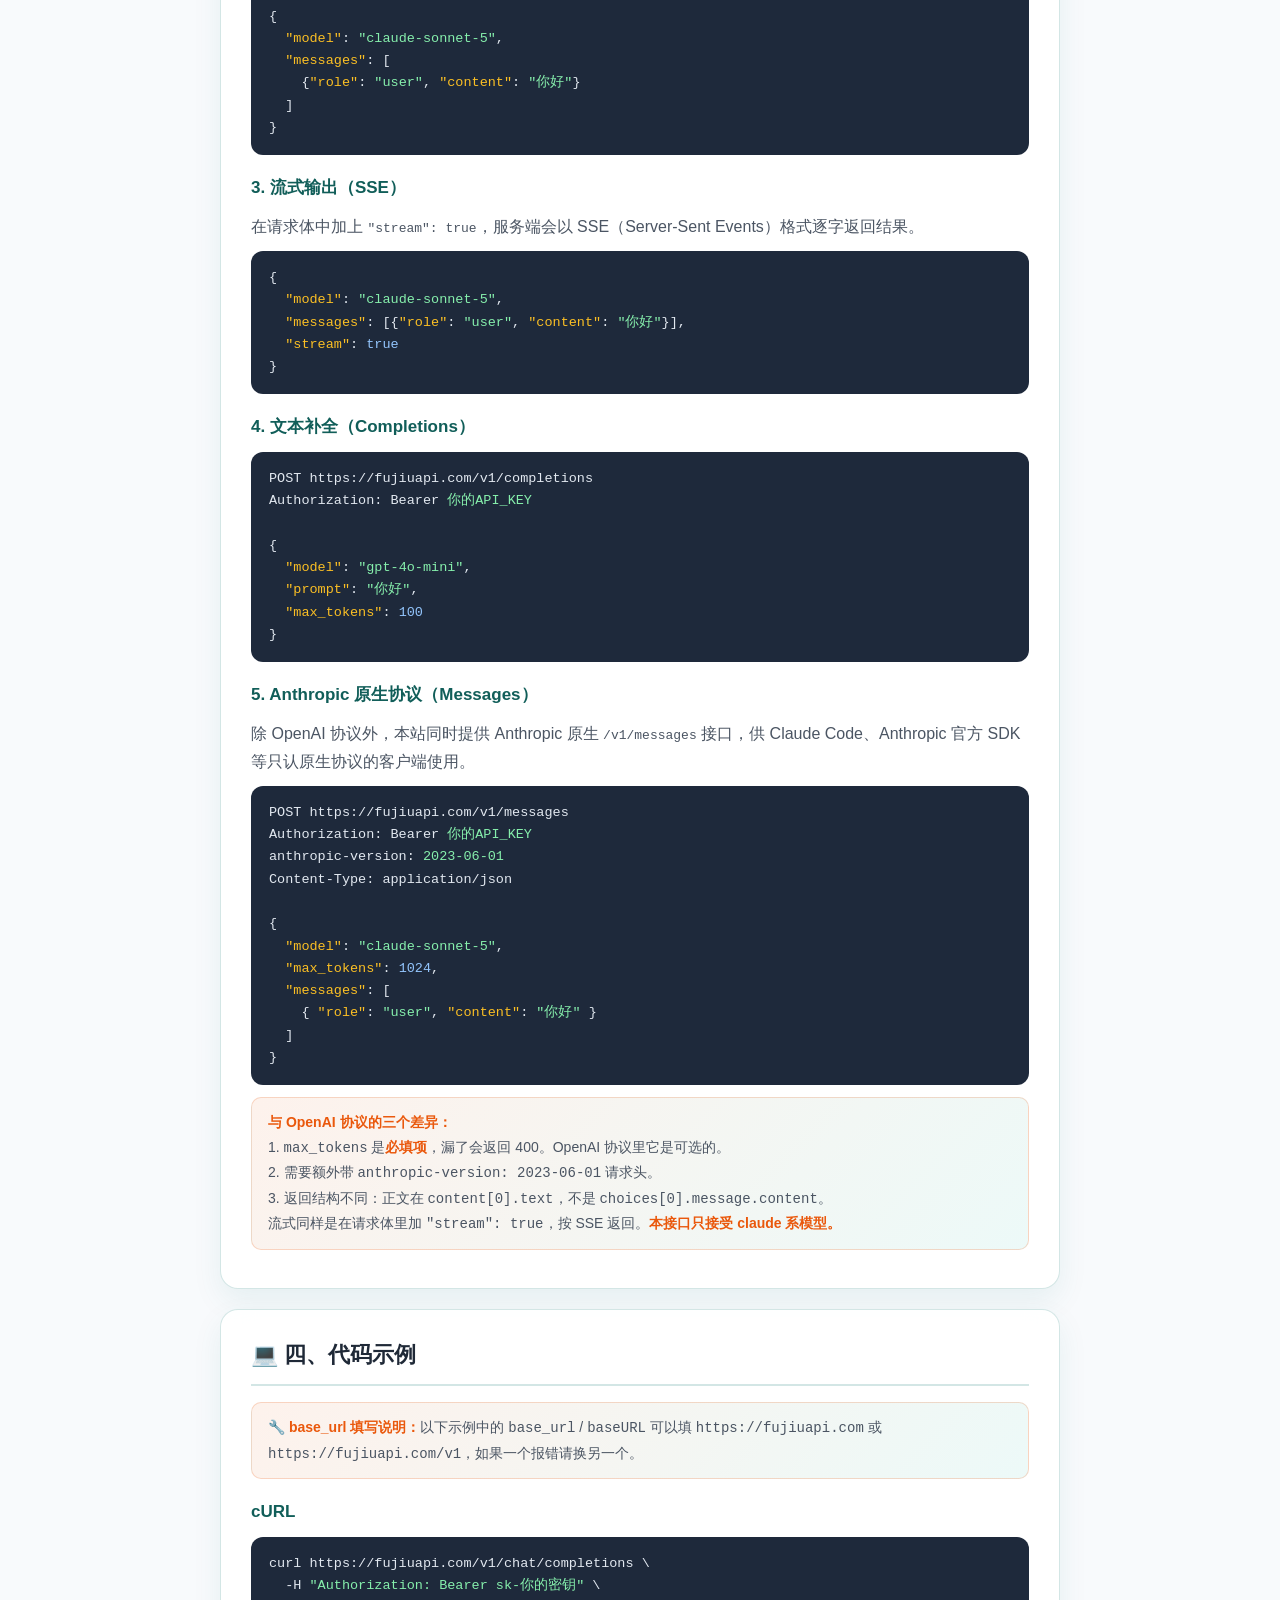
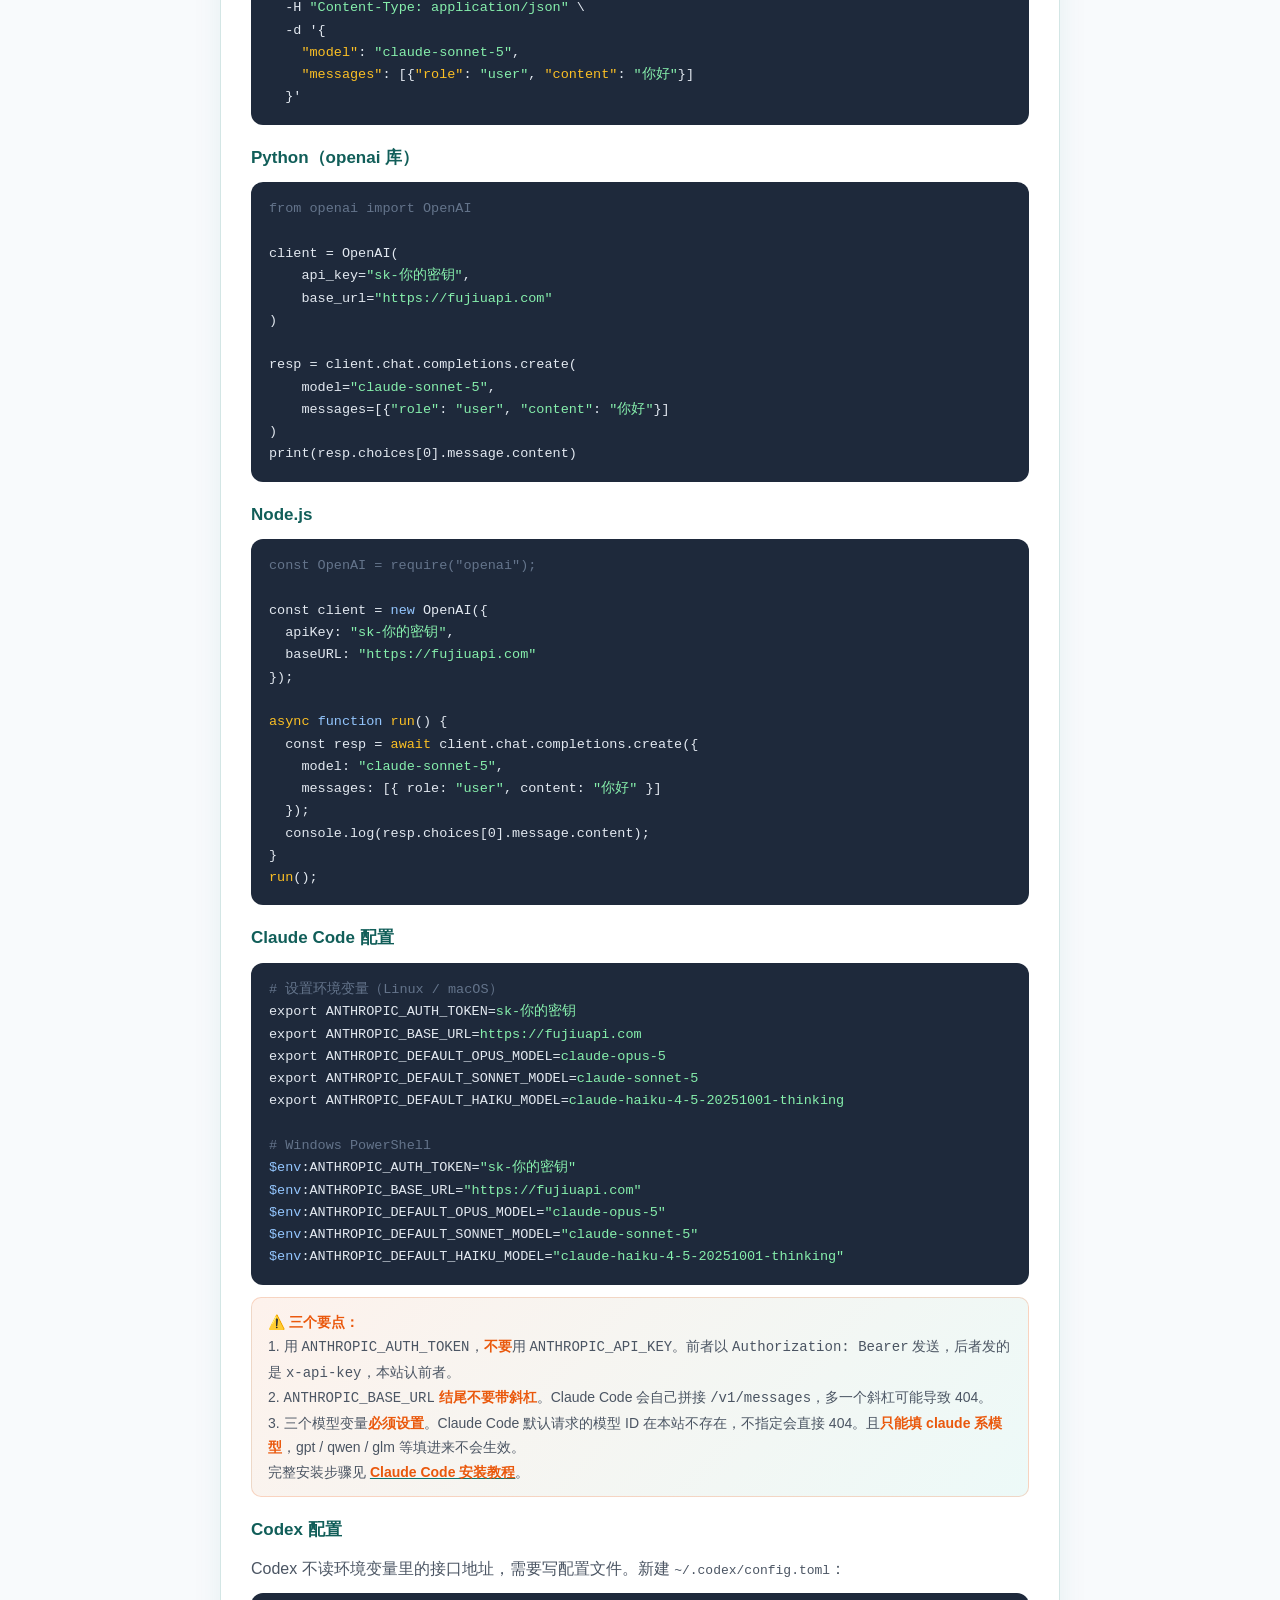
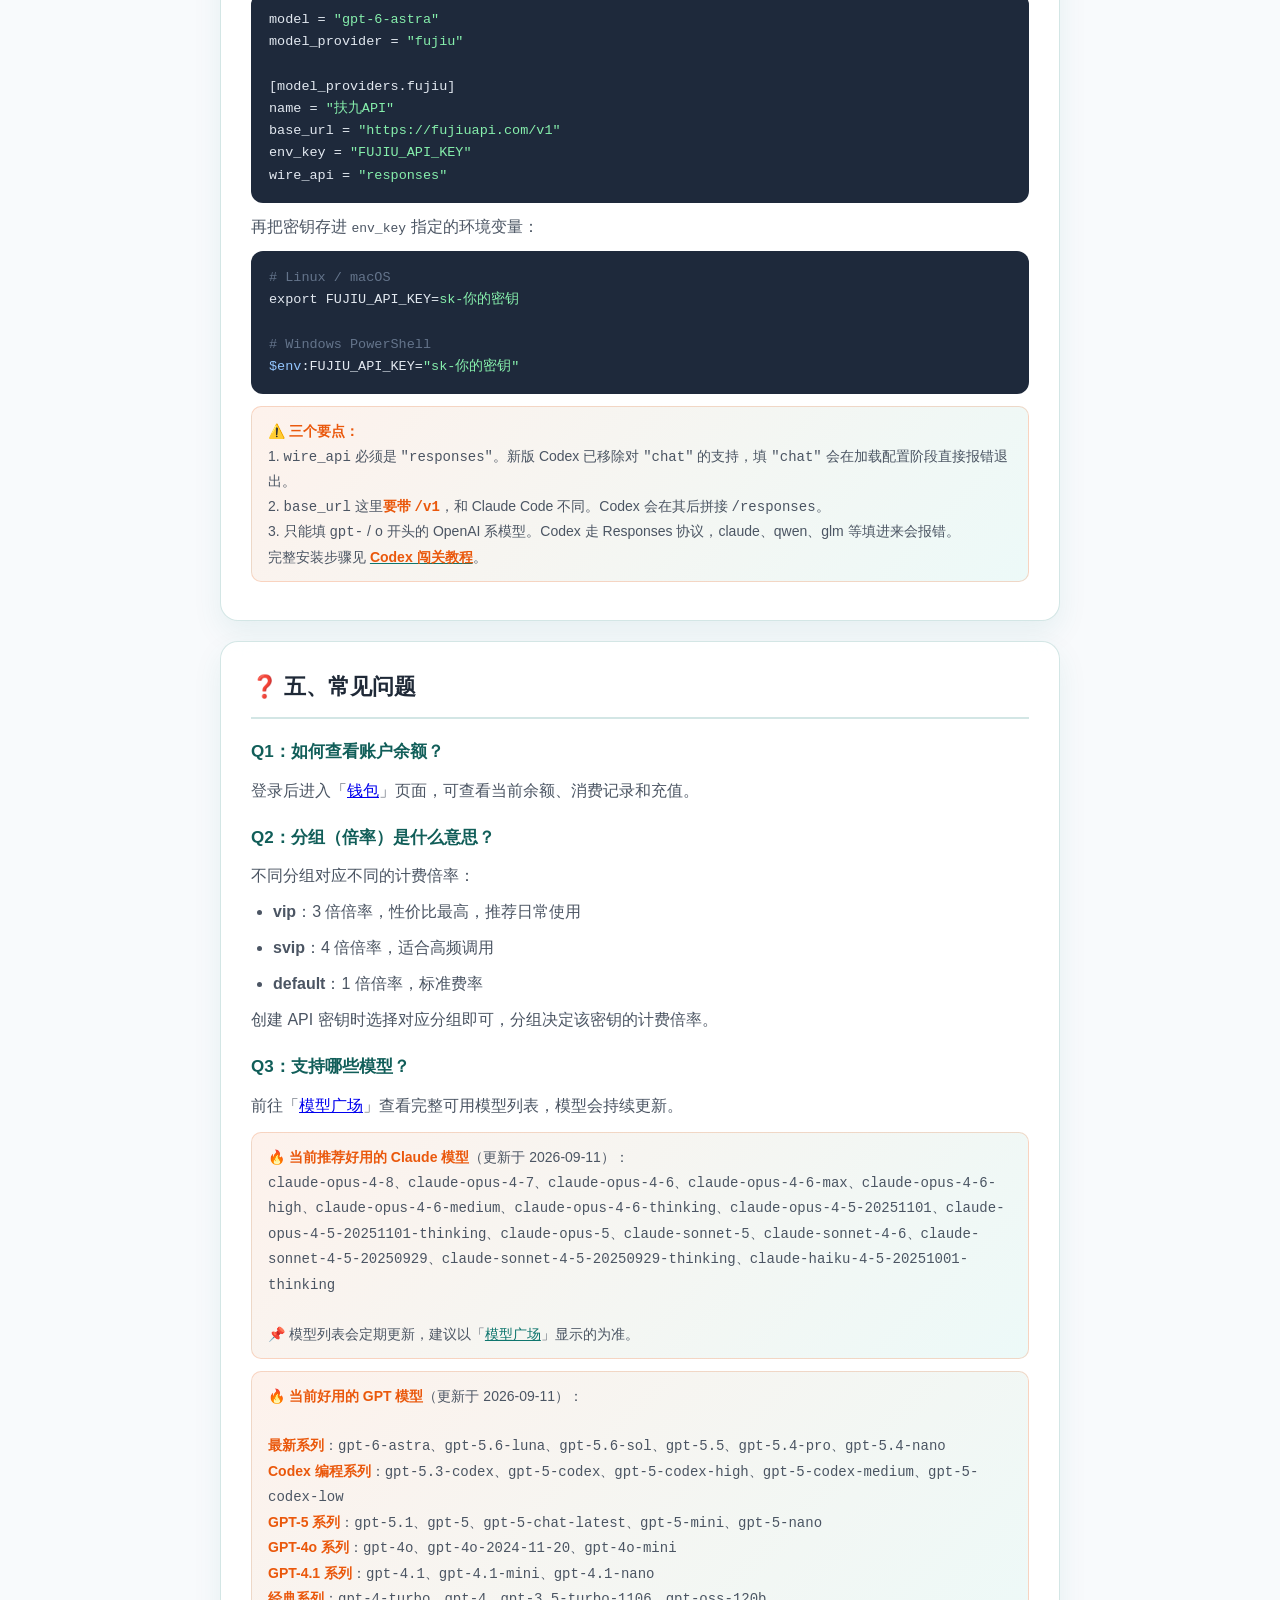
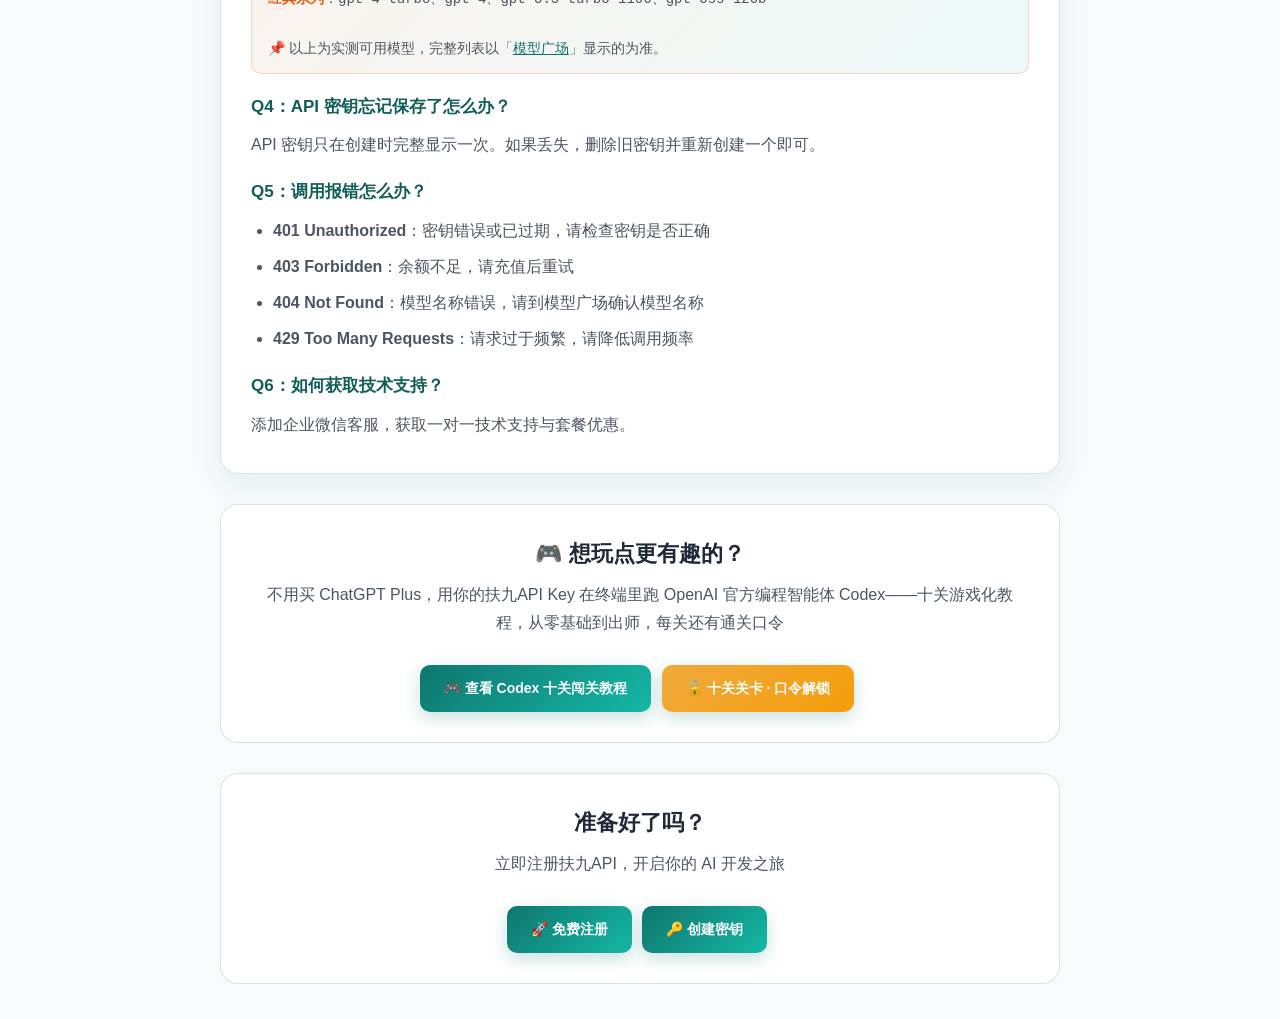
==== commit 7f7f8d8c: "docs: 补全 Claude 模型清单为表格，api-docs 增加 Codex 配置段 claude-install-tutorial.html： - 原「可选的 Claude 模型」是一段散文，" ====
--- a/api-docs.html
+++ b/api-docs.html
@@ -374,6 +374,30 @@
             3. 三个模型变量<b>必须设置</b>。Claude Code 默认请求的模型 ID 在本站不存在，不指定会直接 404。且<b>只能填 claude 系模型</b>，gpt / qwen / glm 等填进来不会生效。<br>
             完整安装步骤见 <a href="claude-install-tutorial.html" style="color:var(--primary);"><b>Claude Code 安装教程</b></a>。
         </div>
+
+        <h3>Codex 配置</h3>
+        <p>Codex 不读环境变量里的接口地址，需要写配置文件。新建 <code>~/.codex/config.toml</code>：</p>
+<pre>model = <span class="s">"gpt-6-astra"</span>
+model_provider = <span class="s">"fujiu"</span>
+
+[model_providers.fujiu]
+name = <span class="s">"扶九API"</span>
+base_url = <span class="s">"https://fujiuapi.com/v1"</span>
+env_key = <span class="s">"FUJIU_API_KEY"</span>
+wire_api = <span class="s">"responses"</span></pre>
+        <p>再把密钥存进 <code>env_key</code> 指定的环境变量：</p>
+<pre><span class="c"># Linux / macOS</span>
+export FUJIU_API_KEY=<span class="s">sk-你的密钥</span>
+
+<span class="c"># Windows PowerShell</span>
+<span class="n">$env</span>:FUJIU_API_KEY=<span class="s">"sk-你的密钥"</span></pre>
+        <div class="tip">
+            <b>⚠️ 三个要点：</b><br>
+            1. <code>wire_api</code> 必须是 <code>"responses"</code>。新版 Codex 已移除对 <code>"chat"</code> 的支持，填 <code>"chat"</code> 会在加载配置阶段直接报错退出。<br>
+            2. <code>base_url</code> 这里<b>要带 <code>/v1</code></b>，和 Claude Code 不同。Codex 会在其后拼接 <code>/responses</code>。<br>
+            3. 只能填 <code>gpt-</code> / <code>o</code> 开头的 OpenAI 系模型。Codex 走 Responses 协议，claude、qwen、glm 等填进来会报错。<br>
+            完整安装步骤见 <a href="codex-tutorial.html" style="color:var(--primary);"><b>Codex 闯关教程</b></a>。
+        </div>
     </div>
 
     <!-- 五、常见问题 -->
